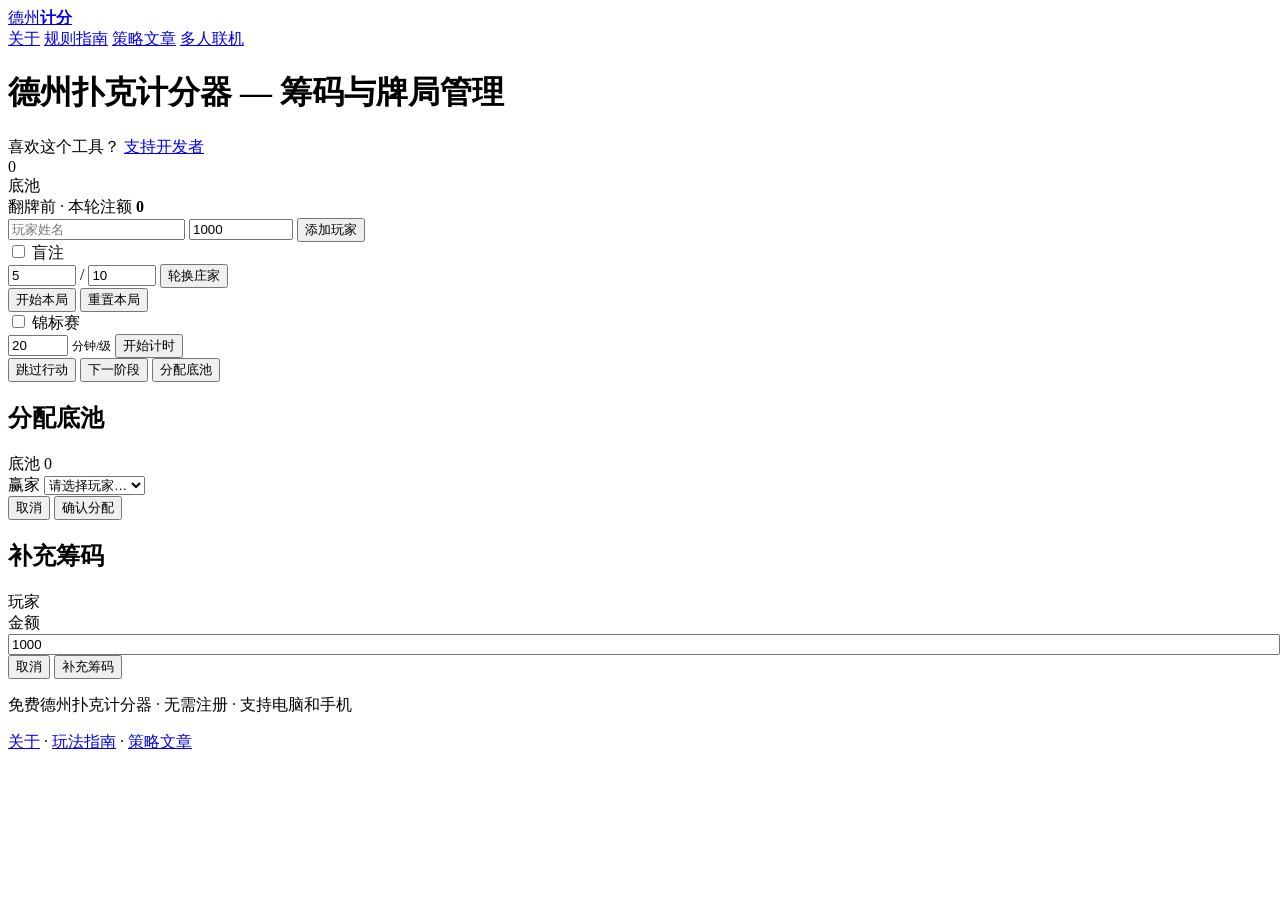
==== index.html @ 03e7f9a0 "feat: localize single-device poker tracker to Simplified Chinese" ====
<!doctype html>
<html lang="zh-CN">
<head>
    <link rel="preconnect" href="https://fonts.googleapis.com">
    <link rel="preconnect" href="https://fonts.gstatic.com" crossorigin>
    <link rel="preconnect" href="https://www.googletagmanager.com">
    <link rel="dns-prefetch" href="https://www.googletagmanager.com">
    <script async src="https://www.googletagmanager.com/gtag/js?id=G-0J9PC4FRSB"></script>
    <script>
        window.dataLayer=window.dataLayer||[];
        function gtag(){dataLayer.push(arguments);}
        gtag('js',new Date());
        gtag('config','G-0J9PC4FRSB');
    </script>
    <meta charset="utf-8">
    <meta name="viewport" content="width=device-width,initial-scale=1">
    <title>德州扑克计分器 - 筹码与牌局管理</title>
    <meta name="description" content="德州扑克计分器，用于管理玩家筹码、盲注和牌局状态，记录底池、下注与剩余筹码。">
    <meta name="keywords" content="poker tracker, poker chip counter, poker game tracker, home poker game, poker tournament tracker, texas holdem tracker, free poker app">
    <meta name="author" content="Live Poker Chips">
    <meta name="robots" content="index, follow">
    <link rel="canonical" href="https://livepokerchips.com/">
    <meta property="og:title" content="德州扑克计分器 - 筹码管理">
    <meta property="og:description" content="德州扑克计分器，用于管理玩家筹码、盲注和牌局状态，适合朋友聚会与锦标赛。">
    <meta property="og:type" content="website">
    <meta property="og:url" content="https://livepokerchips.com/">
    <meta property="og:image" content="https://livepokerchips.com/icon-512.png">
    <meta property="og:image:width" content="512">
    <meta property="og:image:height" content="512">
    <meta property="og:site_name" content="Live Poker Chips">
    <meta property="og:locale" content="zh_CN">
    <meta name="twitter:card" content="summary_large_image">
    <meta name="twitter:title" content="德州扑克计分器 - 筹码管理">
    <meta name="twitter:description" content="德州扑克计分器，用于管理玩家筹码、盲注和牌局状态。">
    <meta name="twitter:image" content="https://livepokerchips.com/icon-512.png">
    <link rel="icon" type="image/svg+xml" href="favicon.svg">
    <link rel="apple-touch-icon" href="apple-touch-icon.png">
    <link rel="manifest" href="manifest.json">
    <link rel="stylesheet" href="styles.css">
    <meta name="theme-color" content="#0b0b0d">
    <style>
        #toast {
            position: fixed; top: 68px; left: 50%;
            transform: translateX(-50%) translateY(-8px);
            background: var(--panel2); color: var(--text);
            padding: 10px 20px; border-radius: 10px; border: 1px solid var(--line);
            font-size: 14px; font-weight: 600; z-index: 300;
            opacity: 0; pointer-events: none;
            transition: opacity .18s, transform .18s;
            white-space: nowrap; max-width: calc(100vw - 32px); text-align: center;
        }
        #toast.show { opacity: 1; transform: translateX(-50%) translateY(0); }
        #toast.toast-error { border-color: rgba(236,106,106,.4); color: var(--red); }
        #toast.toast-win   { border-color: rgba(231,189,92,.4);  color: var(--gold); }

        /* Tournament timer */
        #timerDisplay {
            display: flex; align-items: center; justify-content: center; gap: 12px;
            padding: 8px 16px; margin: 0 16px 8px;
            background: var(--panel); border: 1px solid var(--line); border-radius: 10px;
            font-size: 13px; font-weight: 600;
        }
        #timerDisplay.hidden { display: none; }
        #timerLevel { color: var(--muted); }
        #timerCountdown { font-size: 18px; font-weight: 800; color: var(--gold); letter-spacing: 1px; }
        #timerCountdown.timer-urgent { color: var(--red); animation: pulse 1s ease-in-out infinite; }

        /* Player rebuy / remove buttons */
        .player-action-row { display: flex; gap: 6px; margin-top: 8px; }
        .player-action-btn {
            flex: 1; padding: 5px 0; font-size: 11px; font-weight: 700;
            border-radius: 6px; cursor: pointer; border: 1px solid transparent;
            transition: opacity .15s;
        }
        .btn-rebuy  { background: rgba(95,207,142,.12); border-color: rgba(95,207,142,.3); color: var(--green); }
        .btn-remove { background: rgba(236,106,106,.10); border-color: rgba(236,106,106,.25); color: var(--red); }
        .btn-rebuy:hover  { background: rgba(95,207,142,.2); }
        .btn-remove:hover { background: rgba(236,106,106,.18); }

        /* Hand history */
        #handHistory { margin: 0 16px 8px; border-radius: 10px; overflow: hidden; }
        #handHistory.hidden { display: none; }
        #handHistory summary {
            padding: 8px 14px; background: var(--panel); border: 1px solid var(--line);
            border-radius: 10px; cursor: pointer; font-size: 12px; font-weight: 700;
            color: var(--muted); letter-spacing: .5px; text-transform: uppercase; list-style: none;
        }
        #handHistory[open] summary { border-radius: 10px 10px 0 0; border-bottom-color: transparent; }
        #historyList { background: var(--panel); border: 1px solid var(--line); border-top: none; border-radius: 0 0 10px 10px; padding: 4px 0; max-height: 180px; overflow-y: auto; }
        .history-entry {
            padding: 5px 14px; font-size: 12px; color: var(--muted);
            border-bottom: 1px solid var(--line2);
        }
        .history-entry:last-child { border-bottom: none; }
        .history-entry strong { color: var(--text); }
        .history-entry .mono { color: var(--gold); }

        /* Side pot selectors in Award modal */
        .pot-selector-row { margin-bottom: 12px; }
        .pot-selector-row .pot-preview { margin-bottom: 6px; }
        .pot-selector-row select { width: 100%; }
    </style>
    <meta name="apple-mobile-web-app-capable" content="yes">
    <meta name="apple-mobile-web-app-status-bar-style" content="black-translucent">
    <meta name="apple-mobile-web-app-title" content="德州计分器">
    <script type="application/ld+json">
    {
        "@context": "https://schema.org",
        "@type": "WebApplication",
        "name": "德州扑克计分器",
        "alternateName": "LivePokerChips",
        "url": "https://livepokerchips.com",
        "description": "德州扑克计分器，管理玩家筹码、盲注、底池与下注轮次，并支持多人同步。",
        "applicationCategory": "GameApplication",
        "operatingSystem": "Any",
        "browserRequirements": "需要支持 JavaScript 的现代浏览器",
        "offers": { "@type": "Offer", "price": "0", "priceCurrency": "USD" },
        "datePublished": "2025-11-01",
        "dateModified": "2026-06-18",
        "featureList": ["玩家筹码记录", "盲注管理", "底池计算", "多人点对点同步", "离线应用支持"],
        "screenshot": "https://livepokerchips.com/icon-512.png",
        "author": { "@type": "Person", "name": "Quinn Allen" },
        "publisher": { "@type": "Organization", "name": "Live Poker Chips", "url": "https://livepokerchips.com" }
    }
    </script>
</head>
<body class="app">
    <header role="banner">
        <a href="index.html" class="brand">
            <span class="chip-mark"></span>
            <span class="wordmark">德州<b>计分</b></span>
        </a>
        <nav role="navigation">
            <a href="about.html">关于</a>
            <a href="guide.html">规则指南</a>
            <a href="blog.html">策略文章</a>
            <a href="connect.html" class="btn-mp">多人联机</a>
        </nav>
    </header>

    <h1 class="sr-only">德州扑克计分器 — 筹码与牌局管理</h1>

    <div class="support-bar">
        喜欢这个工具？ <a href="https://www.buymeacoffee.com/quinn_dose_tech" target="_blank" rel="noopener">支持开发者</a>
    </div>

    <!-- Pot display -->
    <div id="potArea">
        <div id="potChip">
            <div id="pot">0</div>
            <div class="pot-label">底池</div>
        </div>
        <div id="gameStatus">
            <span id="streetName">—</span>
            <span class="status-dot">·</span>
            <span>本轮注额 <strong id="currentBet">0</strong></span>
        </div>
    </div>

    <!-- Tournament timer -->
    <div id="timerDisplay" class="hidden">
        <span id="timerLevel">第 1 级</span>
        <span id="timerCountdown" class="mono tnum">20:00</span>
    </div>

    <!-- Whose turn -->
    <div id="toActBanner">
        <span id="currentPlayerName"></span> 行动
    </div>

    <!-- Players -->
    <div id="players"></div>

    <!-- Hand history -->
    <details id="handHistory" class="hidden">
        <summary>牌局记录</summary>
        <div id="historyList"></div>
    </details>

    <!-- Setup -->
    <div id="setup">
        <div class="setup-row">
            <input id="playerName" placeholder="玩家姓名" autocomplete="off" aria-label="玩家姓名" style="flex:1;min-width:120px">
            <input id="playerStack" class="mono" placeholder="筹码" type="number" value="1000" style="width:96px" aria-label="初始筹码">
            <button id="addPlayer">添加玩家</button>
        </div>
        <div class="setup-row">
            <label class="toggle-label">
                <input type="checkbox" id="enableBlinds">
                <span>盲注</span>
            </label>
            <div id="blindsControls" class="hidden">
                <input id="smallBlind" class="mono" type="number" value="5" style="width:60px" aria-label="小盲注">
                <span style="color:var(--faint)">/</span>
                <input id="bigBlind" class="mono" type="number" value="10" style="width:60px" aria-label="大盲注">
                <button id="moveButton">轮换庄家</button>
            </div>
            <button id="startRound" class="btn-start">开始本局</button>
            <button id="reset">重置本局</button>
        </div>
        <div class="setup-row">
            <label class="toggle-label">
                <input type="checkbox" id="enableTournament">
                <span>锦标赛</span>
            </label>
            <div id="tournamentControls" class="hidden">
                <input id="levelMinutes" class="mono" type="number" value="20" min="1" style="width:52px" aria-label="每级持续分钟数">
                <span style="color:var(--faint);font-size:12px">分钟/级</span>
                <button id="timerBtn">开始计时</button>
            </div>
        </div>
    </div>

    <!-- Sticky action bar -->
    <div id="actionBar">
        <div id="amountRow">
            <button id="amountDown" class="amt-btn" aria-label="减少金额">−</button>
            <input id="amount" class="mono" type="number" min="0" value="10" aria-label="下注金额">
            <button id="amountUp" class="amt-btn" aria-label="增加金额">+</button>
            <button class="preset" data-preset="min">最小</button>
            <button class="preset" data-preset="half">½</button>
            <button class="preset" data-preset="twothirds">⅔</button>
            <button class="preset" data-preset="pot">底池</button>
            <button class="preset" data-preset="allin">全押</button>
        </div>
        <div id="primaryActions">
            <button id="foldBtn"  class="action-btn btn-fold">弃牌</button>
            <button id="checkBtn" class="action-btn btn-check">过牌</button>
            <button id="callBtn"  class="action-btn btn-call">跟注</button>
            <button id="betBtn"   class="action-btn btn-bet">下注</button>
            <button id="raiseBtn" class="action-btn btn-raise">加注</button>
        </div>
        <div id="adminActions">
            <button id="nextBtn">跳过行动</button>
            <button id="advanceRoundBtn">下一阶段</button>
            <button id="emptyPotBtn">分配底池</button>
        </div>
    </div>

    <div id="toast" role="alert" aria-live="polite"></div>

    <!-- Award pot modal -->
    <div id="emptyPotModal" class="modal">
        <div class="modal-content">
            <h2>分配底池</h2>
            <!-- Single pot (no all-ins) -->
            <div id="singlePotRow">
                <div class="pot-preview">
                    <span class="muted">底池</span>
                    <span id="modalPotAmount" class="pot-amount mono">0</span>
                </div>
                <label>赢家</label>
                <select id="winnerSelect"><option value="">请选择玩家…</option></select>
            </div>
            <!-- Side pots (all-in players present) -->
            <div id="potSelectorContainer" class="hidden"></div>
            <div class="modal-buttons">
                <button id="cancelEmptyPot">取消</button>
                <button id="confirmEmptyPot" class="btn-award">确认分配</button>
            </div>
        </div>
    </div>

    <!-- Rebuy modal -->
    <div id="rebuyModal" class="modal">
        <div class="modal-content">
            <h2>补充筹码</h2>
            <div class="pot-preview">
                <span class="muted">玩家</span>
                <span id="rebuyPlayerLabel" style="font-weight:700;color:var(--text)"></span>
            </div>
            <label>金额</label>
            <input id="rebuyAmount" class="mono" type="number" min="1" value="1000" style="width:100%">
            <div class="modal-buttons">
                <button id="cancelRebuy">取消</button>
                <button id="confirmRebuy" class="btn-start">补充筹码</button>
            </div>
        </div>
    </div>

    <script>
        'use strict';

        const CONFIG = {
            DEFAULT_STACK: 1000, DEFAULT_SB: 5, DEFAULT_BB: 10,
            MIN_PLAYERS: 2, MAX_PLAYERS: 10, MAX_NAME_LENGTH: 20,
            ANIMATION_THRESHOLD: 100, ANIMATION_DURATION: 300,
            SAVE_KEY: 'lpt_state'
        };

        const STREET_LABELS = { preflop: '翻牌前', flop: '翻牌', turn: '转牌', river: '河牌', showdown: '摊牌' };

        let state = {
            players: [],
            pot: 0, currentBet: 0, currentPlayerIndex: 0,
            roundActive: false, street: 'preflop',
            buttonPosition: 0, minRaise: 0,
            toAct: new Set(),
            handHistory: [], handCount: 0,
            tournament: { active: false, levelMinutes: 20, secondsLeft: 0, level: 1 }
        };

        let _rebuyPlayerIdx = -1, _timerInterval = null, _saveTimer = null;

        const $ = id => document.getElementById(id);
        const els = {
            playerName: $('playerName'), playerStack: $('playerStack'),
            pot: $('pot'), currentBet: $('currentBet'),
            currentPlayerName: $('currentPlayerName'), streetName: $('streetName'),
            players: $('players'), amount: $('amount'),
            emptyPotModal: $('emptyPotModal'), winnerSelect: $('winnerSelect'),
            modalPotAmount: $('modalPotAmount'),
            smallBlind: $('smallBlind'), bigBlind: $('bigBlind'),
            blindsControls: $('blindsControls')
        };

        // ── Toast ────────────────────────────────────────────────
        let _toastTimer;
        const toast = (msg, type = '') => {
            const el = $('toast');
            el.textContent = msg;
            el.className = 'show' + (type ? ' toast-' + type : '');
            clearTimeout(_toastTimer);
            _toastTimer = setTimeout(() => { el.className = ''; }, 3500);
        };

        // ── Persistence ──────────────────────────────────────────
        const serializeState = () => ({ ...state, toAct: [...state.toAct] });

        const saveState = () => {
            try {
                const s = serializeState();
                if (s.tournament.active) s.tournament.savedAt = Date.now();
                localStorage.setItem(CONFIG.SAVE_KEY, JSON.stringify(s));
            } catch(e) {}
        };

        const debouncedSave = () => { clearTimeout(_saveTimer); _saveTimer = setTimeout(saveState, 300); };

        const loadSavedState = () => {
            try {
                const raw = localStorage.getItem(CONFIG.SAVE_KEY);
                if (!raw) return false;
                const s = JSON.parse(raw);
                if (!s.players || s.players.length === 0) return false;
                state = {
                    ...s,
                    toAct: new Set(s.toAct || []),
                    handHistory: s.handHistory || [],
                    handCount: s.handCount || 0,
                    tournament: s.tournament || { active: false, levelMinutes: 20, secondsLeft: 0, level: 1 }
                };
                // Ensure all players have handContrib (added in this version)
                state.players.forEach(p => { if (p.handContrib == null) p.handContrib = 0; });
                // Adjust timer for time elapsed while page was closed
                const t = state.tournament;
                if (t.active && t.savedAt) {
                    const elapsed = Math.floor((Date.now() - t.savedAt) / 1000);
                    t.secondsLeft = Math.max(0, t.secondsLeft - elapsed);
                }
                return true;
            } catch(e) { return false; }
        };

        // ── Tournament timer ─────────────────────────────────────
        const formatTime = secs => {
            const m = Math.floor(Math.abs(secs) / 60);
            const s = Math.abs(secs) % 60;
            return `${m}:${s.toString().padStart(2, '0')}`;
        };

        const syncTimerDisplay = () => {
            const t = state.tournament;
            if (!t.active) { $('timerDisplay').classList.add('hidden'); return; }
            $('timerDisplay').classList.remove('hidden');
            $('timerLevel').textContent = `第 ${t.level} 级`;
            $('timerCountdown').textContent = formatTime(t.secondsLeft);
            $('timerCountdown').classList.toggle('timer-urgent', t.secondsLeft <= 60 && t.secondsLeft > 0);
        };

        const bumpBlinds = () => {
            const sb = parseInt(els.smallBlind.value) || CONFIG.DEFAULT_SB;
            const bb = parseInt(els.bigBlind.value)   || CONFIG.DEFAULT_BB;
            const round5 = n => Math.max(5, Math.round(n * 1.5 / 5) * 5);
            els.smallBlind.value = round5(sb);
            els.bigBlind.value   = round5(bb);
            state.tournament.level++;
            state.tournament.sb = parseInt(els.smallBlind.value);
            state.tournament.bb = parseInt(els.bigBlind.value);
            toast(`第 ${state.tournament.level} 级 — 盲注 ${els.smallBlind.value}/${els.bigBlind.value}`, 'win');
        };

        const runTimerTick = () => {
            const t = state.tournament;
            if (t.secondsLeft <= 0) {
                bumpBlinds();
                t.secondsLeft = t.levelMinutes * 60;
            } else {
                t.secondsLeft--;
            }
            syncTimerDisplay();
            debouncedSave();
        };

        const startTimer = () => {
            clearInterval(_timerInterval);
            const t = state.tournament;
            t.active = true;
            t.levelMinutes = parseInt($('levelMinutes').value) || 20;
            t.secondsLeft = t.levelMinutes * 60;
            $('timerBtn').textContent = '停止计时';
            syncTimerDisplay();
            _timerInterval = setInterval(runTimerTick, 1000);
        };

        const stopTimer = () => {
            clearInterval(_timerInterval); _timerInterval = null;
            state.tournament.active = false;
            $('timerBtn').textContent = '开始计时';
            syncTimerDisplay();
        };

        const resumeTimer = () => {
            if (!state.tournament.active) return;
            $('timerBtn').textContent = '停止计时';
            $('levelMinutes').value = state.tournament.levelMinutes;
            _timerInterval = setInterval(runTimerTick, 1000);
            syncTimerDisplay();
        };

        // ── Animate numbers ──────────────────────────────────────
        const animateNumber = (el, newVal) => {
            const oldVal = parseInt(el.textContent) || 0;
            if (oldVal === newVal) return;
            el.classList.add('chip-update');
            setTimeout(() => el.classList.remove('chip-update'), CONFIG.ANIMATION_DURATION);
            if (Math.abs(newVal - oldVal) > CONFIG.ANIMATION_THRESHOLD) {
                let cur = oldVal;
                const step = (newVal - oldVal) / 10;
                const iv = setInterval(() => {
                    cur += step;
                    if ((step > 0 && cur >= newVal) || (step < 0 && cur <= newVal)) {
                        el.textContent = newVal; clearInterval(iv);
                    } else { el.textContent = Math.round(cur); }
                }, 20);
            } else { el.textContent = newVal; }
        };

        // ── Render ───────────────────────────────────────────────
        const render = () => {
            animateNumber(els.pot, state.pot);
            animateNumber(els.currentBet, state.currentBet);
            els.streetName.textContent = STREET_LABELS[state.street] || '—';

            const atShowdown = state.street === 'showdown';
            const curP = state.roundActive ? state.players[state.currentPlayerIndex] : null;

            $('toActBanner').style.display = curP && !atShowdown ? 'flex' : 'none';
            if (curP) {
                els.currentPlayerName.textContent = curP.name;
                const toCall = Math.min(state.currentBet - curP.bet, curP.stack);
                $('callBtn').textContent = `跟注 ${toCall}`;
            }

            const n = state.players.length;
            els.players.innerHTML = state.players.map((p, i) => {
                const isActive = i === state.currentPlayerIndex && state.roundActive && !atShowdown;
                const isBtn = n >= 2 && i === state.buttonPosition;
                const isSB  = n >= 3 && i === (state.buttonPosition + 1) % n;
                const isBB  = n >= 2 && i === (state.buttonPosition + (n === 2 ? 1 : 2)) % n;
                const badges = [
                    isBtn ? '<span class="badge badge-btn">庄家</span>' : '',
                    isSB  ? '<span class="badge badge-sb">小盲</span>'  : '',
                    isBB  ? '<span class="badge badge-bb">大盲</span>'  : ''
                ].join('');
                const sub = p.folded ? '已弃牌' : p.stack === 0 ? '已全押' : p.bet > 0 ? `已下注 ${p.bet}` : '';
                const canAct = p.stack === 0 && !state.roundActive;
                const actions = canAct ? `<div class="player-action-row">
                    <button class="player-action-btn btn-rebuy" data-action="rebuy" data-idx="${i}">补充筹码</button>
                    <button class="player-action-btn btn-remove" data-action="remove" data-idx="${i}">移除玩家</button>
                </div>` : '';
                return `<div class="player${isActive ? ' active' : ''}${p.folded ? ' folded' : ''}${p.stack === 0 && !p.folded ? ' allin' : ''}">
                    <div class="player-top">
                        <span class="player-name">${p.name}</span>
                        <span class="player-badges">${badges}</span>
                    </div>
                    <div class="player-stack-row">
                        <span class="chip-glyph"></span>
                        <span class="player-stack mono tnum">${p.stack.toLocaleString()}</span>
                    </div>
                    <div class="player-sub">${sub}</div>
                    ${actions}
                </div>`;
            }).join('');

            // Hand history
            const histEl = $('handHistory');
            if (state.handHistory.length > 0) {
                histEl.classList.remove('hidden');
                $('historyList').innerHTML = [...state.handHistory].reverse().map(h =>
                    `<div class="history-entry">第 ${h.hand} 局：<strong>${h.winner}</strong> 赢得 <span class="mono">${h.amount}</span></div>`
                ).join('');
            } else {
                histEl.classList.add('hidden');
            }

            const on = state.roundActive && !atShowdown;
            const hasBet = state.currentBet > 0;
            const alreadyIn = curP ? curP.bet >= state.currentBet : false;
            $('amountRow').style.display      = on ? 'flex' : 'none';
            $('primaryActions').style.display = on ? 'flex' : 'none';
            $('foldBtn').style.display        = on && hasBet && !alreadyIn ? '' : 'none';
            $('callBtn').style.display        = on && hasBet && !alreadyIn ? '' : 'none';
            $('raiseBtn').style.display       = on && hasBet              ? '' : 'none';
            $('checkBtn').style.display       = on && (!hasBet || alreadyIn) ? '' : 'none';
            $('betBtn').style.display         = on && !hasBet             ? '' : 'none';

            syncTimerDisplay();
            debouncedSave();
        };

        // ── Helpers ──────────────────────────────────────────────
        const activePlayers = () => state.players.filter(p => !p.folded);

        const rebuildToAct = (excludeIdx = -1) => {
            state.toAct = new Set(
                state.players
                    .map((p, i) => ({ p, i }))
                    .filter(({ p, i }) => !p.folded && p.stack > 0 && i !== excludeIdx)
                    .map(({ i }) => i)
            );
        };

        // Centralize chip movement so handContrib stays in sync
        const addChips = (p, amount) => {
            p.stack -= amount; p.bet += amount;
            p.handContrib = (p.handContrib || 0) + amount;
            state.pot += amount;
        };

        // Compute main pot + side pots from per-player hand contributions.
        // Uses the level-slicing algorithm so partial contributions (e.g. fold pre-flop for less)
        // and multiple all-ins are handled correctly.
        const computePots = () => {
            const notFolded = state.players
                .map((p, i) => ({ i, invested: p.handContrib || 0, stack: p.stack, folded: p.folded }))
                .filter(c => !c.folded);
            const hasAllIn = notFolded.some(c => c.stack === 0);
            if (!hasAllIn) return [{ amount: state.pot, eligible: notFolded.map(c => c.i) }];

            // Pot levels = each unique all-in amount + maxInvested (uncapped tier)
            const levels = [...new Set(
                notFolded.filter(c => c.stack === 0).map(c => c.invested)
            )].sort((a, b) => a - b);
            const maxInvested = Math.max(...state.players.map(p => p.handContrib || 0));
            if (!levels.includes(maxInvested)) levels.push(maxInvested);

            let covered = 0;
            const pots = [];
            for (const level of levels) {
                if (level <= covered) continue;
                // Slice = sum of min(player_invested, level) - min(player_invested, covered) for ALL players
                const slice = state.players.reduce((sum, p) =>
                    sum + Math.max(0, Math.min(p.handContrib || 0, level) - Math.min(p.handContrib || 0, covered)), 0);
                const eligible = notFolded.filter(c => c.invested >= level).map(c => c.i);
                if (slice > 0 && eligible.length > 0) pots.push({ amount: slice, eligible });
                covered = level;
            }

            // Rounding guard: make sure pots sum to state.pot
            const total = pots.reduce((s, p) => s + p.amount, 0);
            if (total < state.pot && pots.length > 0) pots[pots.length - 1].amount += state.pot - total;
            return pots.length > 0 ? pots : [{ amount: state.pot, eligible: notFolded.map(c => c.i) }];
        };

        // ── Add player ───────────────────────────────────────────
        const addPlayer = () => {
            const name = els.playerName.value.trim().substring(0, CONFIG.MAX_NAME_LENGTH);
            const stack = parseInt(els.playerStack.value) || CONFIG.DEFAULT_STACK;
            if (!name) return toast('请输入玩家姓名', 'error');
            if (!/^[\p{Script=Han}a-zA-Z0-9\s\-_]+$/u.test(name)) return toast('姓名仅支持汉字、英文字母、数字、空格、短横线和下划线', 'error');
            if (state.players.length >= CONFIG.MAX_PLAYERS) return toast(`最多支持 ${CONFIG.MAX_PLAYERS} 位玩家`, 'error');
            if (stack <= 0 || isNaN(stack)) return toast('请输入有效的初始筹码数量', 'error');
            state.players.push({ name, stack, bet: 0, folded: false, handContrib: 0 });
            els.playerName.value = '';
            render();
        };

        // ── Remove player (only when busted and round not active) ─
        const removePlayer = idx => {
            const name = state.players[idx].name;
            state.players.splice(idx, 1);
            if (state.buttonPosition >= state.players.length)
                state.buttonPosition = Math.max(0, state.players.length - 1);
            toast(`${name} 已被移除`, 'error');
            render();
        };

        // ── Rebuy modal ──────────────────────────────────────────
        const openRebuyModal = idx => {
            _rebuyPlayerIdx = idx;
            $('rebuyPlayerLabel').textContent = state.players[idx].name;
            $('rebuyAmount').value = parseInt(els.playerStack.value) || CONFIG.DEFAULT_STACK;
            $('rebuyModal').classList.add('active');
        };

        const closeRebuyModal = () => {
            $('rebuyModal').classList.remove('active');
            _rebuyPlayerIdx = -1;
        };

        const confirmRebuy = () => {
            if (_rebuyPlayerIdx < 0) return;
            const amount = parseInt($('rebuyAmount').value);
            if (isNaN(amount) || amount <= 0) return toast('请输入有效的补充筹码数量', 'error');
            state.players[_rebuyPlayerIdx].stack += amount;
            toast(`${state.players[_rebuyPlayerIdx].name} 补充了 ${amount.toLocaleString()} 筹码`, 'win');
            closeRebuyModal();
            render();
        };

        // ── Start round ──────────────────────────────────────────
        const startRound = () => {
            if (state.players.length < CONFIG.MIN_PLAYERS)
                return toast(`至少需要 ${CONFIG.MIN_PLAYERS} 位玩家`, 'error');
            if (state.players.filter(p => p.stack > 0).length < CONFIG.MIN_PLAYERS)
                return toast('有筹码的玩家不足，请补充筹码或移除出局玩家', 'error');

            state.roundActive = true; state.pot = 0; state.street = 'preflop';
            state.handCount++;
            state.players.forEach(p => { p.bet = 0; p.folded = p.stack === 0; p.handContrib = 0; });

            const n = state.players.length;
            const isHeadsUp = n === 2;
            const blindsOn = $('enableBlinds').checked;

            if (blindsOn) {
                const sb = parseInt(els.smallBlind.value) || CONFIG.DEFAULT_SB;
                const bb = parseInt(els.bigBlind.value)   || CONFIG.DEFAULT_BB;
                const sbPos = isHeadsUp ? state.buttonPosition : (state.buttonPosition + 1) % n;
                const bbPos = isHeadsUp ? (state.buttonPosition + 1) % n : (state.buttonPosition + 2) % n;
                const sbP = state.players[sbPos], bbP = state.players[bbPos];
                addChips(sbP, Math.min(sb, sbP.stack));
                addChips(bbP, Math.min(bb, bbP.stack));
                state.currentBet = bb; state.minRaise = bb;
                state.currentPlayerIndex = isHeadsUp ? state.buttonPosition : (state.buttonPosition + 3) % n;
            } else {
                state.currentBet = 0; state.minRaise = 0;
                state.currentPlayerIndex = (state.buttonPosition + 1) % n;
            }

            for (let i = 0; i < n; i++) {
                if (!state.players[state.currentPlayerIndex].folded) break;
                state.currentPlayerIndex = (state.currentPlayerIndex + 1) % n;
            }

            state.toAct = new Set(state.players.map((p, i) => p.folded ? null : i).filter(i => i !== null));
            render();
        };

        // ── Street / round advance ───────────────────────────────
        const advanceStreet = () => {
            const next = { preflop: 'flop', flop: 'turn', turn: 'river', river: 'showdown' };
            state.street = next[state.street] || 'showdown';
        };

        const advanceRound = () => {
            state.players.forEach(p => p.bet = 0);
            state.currentBet = 0; state.minRaise = 0;
            advanceStreet();

            if (state.street === 'showdown') {
                state.toAct = new Set();
                toast('进入摊牌阶段，请分配底池', 'win');
                render(); return;
            }

            rebuildToAct();
            if (state.toAct.size === 0) { advanceRound(); return; } // everyone all-in, run the board

            const n = state.players.length;
            let idx = (state.buttonPosition + 1) % n;
            for (let i = 0; i < n; i++) {
                if (state.toAct.has(idx)) break;
                idx = (idx + 1) % n;
            }
            state.currentPlayerIndex = idx;
            render();
        };

        // ── Betting actions ──────────────────────────────────────
        const bet = () => {
            if (!state.roundActive) return;
            const amount = parseInt(els.amount.value);
            if (isNaN(amount) || amount <= 0) return toast('请输入有效的下注金额', 'error');
            const p = state.players[state.currentPlayerIndex];
            if (state.currentBet > 0) return toast('本轮已有下注，请使用加注', 'error');
            if (amount > p.stack)     return toast('筹码不足', 'error');
            addChips(p, amount);
            state.currentBet = amount; state.minRaise = amount;
            rebuildToAct(state.currentPlayerIndex);
            nextPlayer();
        };

        const raise = () => {
            if (!state.roundActive) return;
            const raiseAmt = parseInt(els.amount.value);
            if (isNaN(raiseAmt) || raiseAmt <= 0) return toast('请输入有效的加注金额', 'error');
            if (state.minRaise > 0 && raiseAmt < state.minRaise)
                return toast(`最少需加注 ${state.minRaise}`, 'error');
            const p = state.players[state.currentPlayerIndex];
            const toCall = state.currentBet - p.bet;
            const needed = toCall + raiseAmt;
            if (needed > p.stack) return toast('筹码不足', 'error');
            addChips(p, needed);
            const prev = state.currentBet;
            state.currentBet = p.bet; state.minRaise = p.bet - prev;
            rebuildToAct(state.currentPlayerIndex);
            nextPlayer();
        };

        const call = () => {
            if (!state.roundActive) return;
            const p = state.players[state.currentPlayerIndex];
            addChips(p, Math.min(state.currentBet - p.bet, p.stack));
            state.toAct.delete(state.currentPlayerIndex);
            nextPlayer();
        };

        const check = () => {
            if (!state.roundActive) return;
            if (state.players[state.currentPlayerIndex].bet < state.currentBet)
                return toast('当前不能过牌，请跟注或弃牌', 'error');
            state.toAct.delete(state.currentPlayerIndex);
            nextPlayer();
        };

        const fold = () => {
            if (!state.roundActive) return;
            state.players[state.currentPlayerIndex].folded = true;
            state.toAct.delete(state.currentPlayerIndex);
            nextPlayer();
        };

        // ── Next player ──────────────────────────────────────────
        const nextPlayer = () => {
            const active = activePlayers();
            if (active.length === 1 && state.roundActive) {
                const winner = active[0];
                const winAmt = state.pot;
                winner.stack += winAmt;
                state.handHistory.push({ hand: state.handCount, winner: winner.name, amount: winAmt });
                endRound();
                toast(`${winner.name} 赢得 ${winAmt} 筹码！`, 'win');
                return;
            }
            if (state.toAct.size === 0) { advanceRound(); return; }
            const n = state.players.length;
            let next = (state.currentPlayerIndex + 1) % n;
            for (let i = 0; i < n; i++) {
                if (state.toAct.has(next)) break;
                next = (next + 1) % n;
            }
            state.currentPlayerIndex = next;
            render();
        };

        // ── Round / table management ─────────────────────────────
        const endRound = () => {
            state.pot = 0; state.currentBet = 0; state.currentPlayerIndex = 0;
            state.roundActive = false; state.street = 'preflop';
            state.minRaise = 0; state.toAct = new Set();
            state.players.forEach(p => { p.bet = 0; p.folded = false; p.handContrib = 0; });
            state.buttonPosition = (state.buttonPosition + 1) % Math.max(1, state.players.length);
            render();
        };

        const moveButton = () => {
            if (state.players.length < 2) return;
            state.buttonPosition = (state.buttonPosition + 1) % state.players.length;
            render();
        };

        const resetTable = () => {
            state.pot = 0; state.currentBet = 0; state.currentPlayerIndex = 0;
            state.roundActive = false; state.street = 'preflop';
            state.minRaise = 0; state.toAct = new Set();
            state.players.forEach(p => { p.bet = 0; p.folded = false; p.handContrib = 0; });
            render();
        };

        // ── Award pot modal (with side pot support) ──────────────
        const openEmptyPotModal = () => {
            if (state.pot === 0)       return toast('底池已为空', 'error');
            if (!state.players.length) return toast('牌桌上还没有玩家', 'error');
            const pots = computePots();
            const modal = $('emptyPotModal');

            if (pots.length === 1) {
                $('singlePotRow').classList.remove('hidden');
                $('potSelectorContainer').classList.add('hidden');
                els.modalPotAmount.textContent = pots[0].amount;
                els.winnerSelect.innerHTML = '<option value="">请选择玩家…</option>' +
                    pots[0].eligible.map(i =>
                        `<option value="${i}">${state.players[i].name} (${state.players[i].stack.toLocaleString()})</option>`
                    ).join('');
            } else {
                $('singlePotRow').classList.add('hidden');
                $('potSelectorContainer').classList.remove('hidden');
                $('potSelectorContainer').innerHTML = pots.map((pot, pi) => `
                    <div class="pot-selector-row">
                        <div class="pot-preview">
                            <span class="muted">${pi === 0 ? '主池' : `边池 ${pi}`}</span>
                            <span class="pot-amount mono">${pot.amount}</span>
                        </div>
                        <select class="side-pot-select" data-pot="${pi}">
                            <option value="">请选择赢家…</option>
                            ${pot.eligible.map(i =>
                                `<option value="${i}">${state.players[i].name} (${state.players[i].stack.toLocaleString()})</option>`
                            ).join('')}
                        </select>
                    </div>`).join('');
                modal.dataset.pots = JSON.stringify(pots);
            }
            modal.classList.add('active');
        };

        const closeEmptyPotModal = () => {
            $('emptyPotModal').classList.remove('active');
            els.winnerSelect.value = '';
        };

        const awardPotToPlayer = () => {
            const modal = $('emptyPotModal');
            const isSingle = !$('singlePotRow').classList.contains('hidden');

            if (isSingle) {
                const idx = els.winnerSelect.value;
                if (idx === '') return toast('请选择玩家', 'error');
                const winner = state.players[parseInt(idx)];
                const amt = state.pot;
                els.pot.style.animation = 'potCollect .5s ease-out';
                setTimeout(() => {
                    winner.stack += amt;
                    state.handHistory.push({ hand: state.handCount, winner: winner.name, amount: amt });
                    els.pot.style.animation = '';
                    closeEmptyPotModal();
                    endRound();
                    toast(`${winner.name} 赢得 ${amt} 筹码！`, 'win');
                }, 500);
            } else {
                const selects = [...document.querySelectorAll('.side-pot-select')];
                const pots = JSON.parse(modal.dataset.pots || '[]');
                let valid = true;
                selects.forEach((sel, pi) => {
                    if (sel.value === '') {
                        toast(`请选择${pi === 0 ? '主池' : `边池 ${pi}`}的赢家`, 'error');
                        valid = false;
                    }
                });
                if (!valid) return;

                const assignments = selects.map((sel, pi) => ({
                    winnerIdx: parseInt(sel.value), amount: pots[pi].amount
                }));
                els.pot.style.animation = 'potCollect .5s ease-out';
                setTimeout(() => {
                    const parts = assignments.map(({ winnerIdx, amount }) => {
                        state.players[winnerIdx].stack += amount;
                        return `${state.players[winnerIdx].name} +${amount}`;
                    });
                    state.handHistory.push({
                        hand: state.handCount,
                        winner: assignments.map(a => state.players[a.winnerIdx].name).join('、'),
                        amount: assignments.reduce((s, a) => s + a.amount, 0)
                    });
                    els.pot.style.animation = '';
                    closeEmptyPotModal();
                    endRound();
                    toast(parts.join(' · '), 'win');
                }, 500);
            }
        };

        // ── Preset amounts ───────────────────────────────────────
        document.querySelectorAll('.preset').forEach(btn => {
            btn.onclick = () => {
                const p = state.players[state.currentPlayerIndex];
                const bb = parseInt(els.bigBlind.value) || CONFIG.DEFAULT_BB;
                const presets = {
                    min:       state.minRaise || bb,
                    half:      Math.max(1, Math.floor(state.pot / 2)),
                    twothirds: Math.max(1, Math.round(state.pot * 2 / 3)),
                    pot:       state.pot,
                    allin:     p ? Math.max(0, p.stack - Math.max(0, state.currentBet - p.bet)) : 0
                };
                els.amount.value = Math.max(0, presets[btn.dataset.preset] || 0);
            };
        });

        const amountStep = () => Math.max(1, state.minRaise || parseInt(els.bigBlind.value) || CONFIG.DEFAULT_BB);
        $('amountDown').onclick = () => els.amount.value = Math.max(0, (parseInt(els.amount.value) || 0) - amountStep());
        $('amountUp').onclick   = () => els.amount.value = (parseInt(els.amount.value) || 0) + amountStep();

        // ── Event bindings ───────────────────────────────────────
        $('addPlayer').onclick       = addPlayer;
        $('startRound').onclick      = startRound;
        $('moveButton').onclick      = moveButton;
        $('reset').onclick           = resetTable;
        $('betBtn').onclick          = bet;
        $('raiseBtn').onclick        = raise;
        $('callBtn').onclick         = call;
        $('checkBtn').onclick        = check;
        $('foldBtn').onclick         = fold;
        $('nextBtn').onclick         = () => { state.toAct.delete(state.currentPlayerIndex); nextPlayer(); };
        $('advanceRoundBtn').onclick = advanceRound;
        $('emptyPotBtn').onclick     = openEmptyPotModal;
        $('confirmEmptyPot').onclick = awardPotToPlayer;
        $('cancelEmptyPot').onclick  = closeEmptyPotModal;
        $('emptyPotModal').onclick   = e => { if (e.target === $('emptyPotModal')) closeEmptyPotModal(); };
        $('rebuyModal').onclick      = e => { if (e.target === $('rebuyModal')) closeRebuyModal(); };
        $('cancelRebuy').onclick     = closeRebuyModal;
        $('confirmRebuy').onclick    = confirmRebuy;
        $('rebuyAmount').addEventListener('keydown', e => { if (e.key === 'Enter') { e.preventDefault(); confirmRebuy(); } });
        $('timerBtn').onclick        = () => state.tournament.active ? stopTimer() : startTimer();

        // Event delegation for player Rebuy / Remove buttons
        els.players.addEventListener('click', e => {
            const btn = e.target.closest('[data-action]');
            if (!btn) return;
            const idx = parseInt(btn.dataset.idx);
            if (btn.dataset.action === 'rebuy')  openRebuyModal(idx);
            if (btn.dataset.action === 'remove') removePlayer(idx);
        });

        els.playerName.addEventListener('keydown', e => { if (e.key === 'Enter') { e.preventDefault(); addPlayer(); } });
        $('enableBlinds').addEventListener('change', e => {
            els.blindsControls.classList.toggle('hidden', !e.target.checked);
        });
        $('enableTournament').addEventListener('change', e => {
            $('tournamentControls').classList.toggle('hidden', !e.target.checked);
            if (!e.target.checked) stopTimer();
        });

        // ── Init ─────────────────────────────────────────────────
        const hasSaved = loadSavedState();
        if (hasSaved) {
            // Sync UI controls to restored state
            if (state.tournament.active) {
                $('enableTournament').checked = true;
                $('tournamentControls').classList.remove('hidden');
                resumeTimer();
            }
            if (state.tournament.sb) els.smallBlind.value = state.tournament.sb;
            if (state.tournament.bb) els.bigBlind.value   = state.tournament.bb;
            if (state.players.length > 0) toast('已恢复上次牌局，欢迎回来！');
        }
        render();
    </script>

    <script>
        if ('serviceWorker' in navigator) {
            window.addEventListener('load', () => {
                navigator.serviceWorker.register('/sw.js')
                    .catch(err => console.log('SW registration failed:', err));
            });
        }
    </script>

    <footer>
        <p>免费德州扑克计分器 · 无需注册 · 支持电脑和手机</p>
        <p><a href="about.html">关于</a> · <a href="guide.html">玩法指南</a> · <a href="blog.html">策略文章</a></p>
    </footer>
</body>
</html>
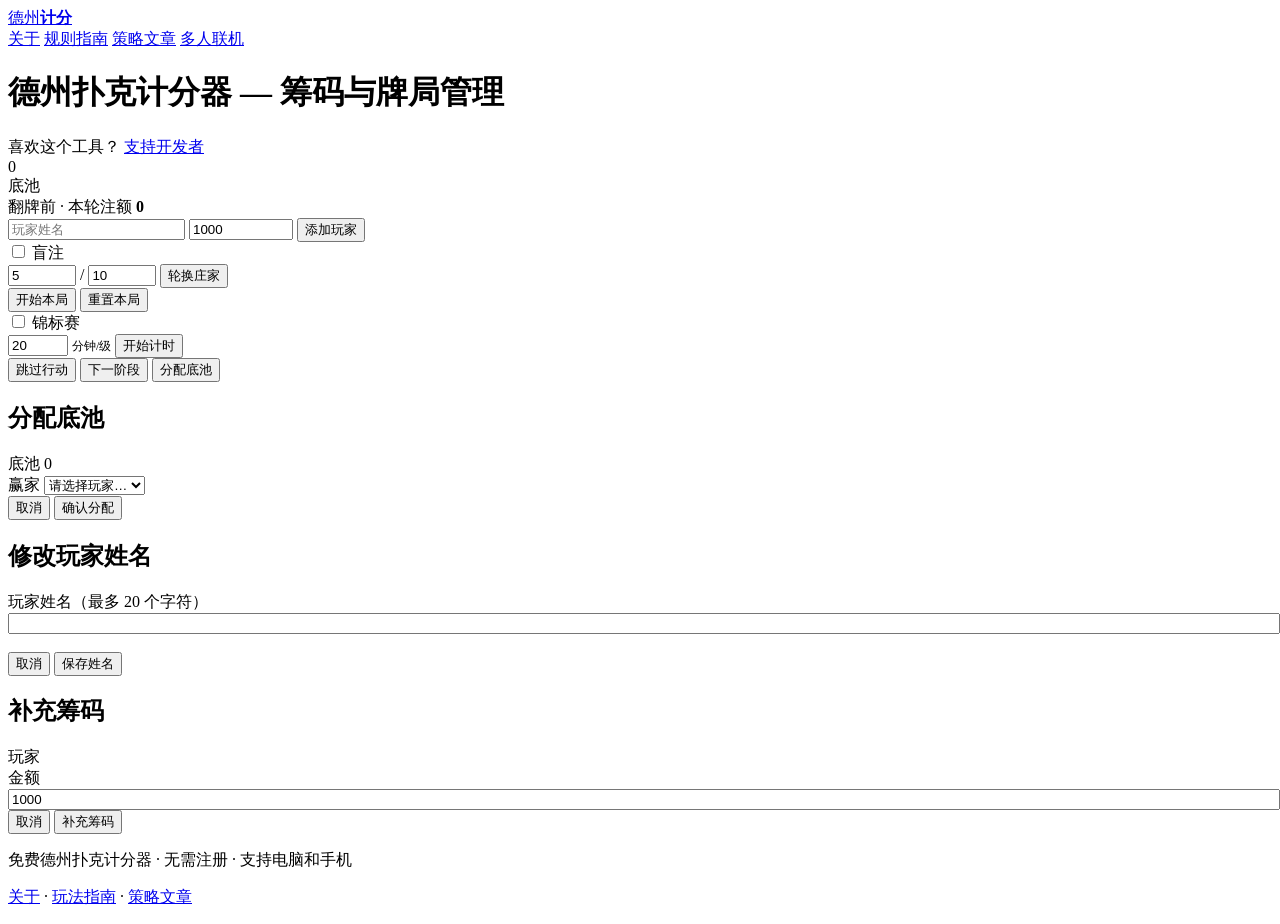
==== commit dc679f96: "fix: allow player renaming and removal before hands" ====
--- a/index.html
+++ b/index.html
@@ -77,6 +77,13 @@
         .btn-rebuy:hover  { background: rgba(95,207,142,.2); }
         .btn-remove:hover { background: rgba(236,106,106,.18); }
 
+        button.player-name {
+            background: transparent; border: 0; padding: 2px 0;
+            text-align: left; cursor: pointer;
+        }
+        button.player-name:hover { color: var(--gold); }
+        #renamePlayerName { width: 100%; margin-bottom: 18px; }
+
         /* Hand history */
         #handHistory { margin: 0 16px 8px; border-radius: 10px; overflow: hidden; }
         #handHistory.hidden { display: none; }
@@ -261,6 +268,19 @@
         </div>
     </div>
 
+    <!-- Rename player modal -->
+    <div id="renamePlayerModal" class="modal" role="dialog" aria-modal="true" aria-labelledby="renamePlayerTitle">
+        <div class="modal-content">
+            <h2 id="renamePlayerTitle">修改玩家姓名</h2>
+            <label for="renamePlayerName">玩家姓名（最多 20 个字符）</label>
+            <input id="renamePlayerName" type="text" maxlength="20" autocomplete="off">
+            <div class="modal-buttons">
+                <button id="cancelRename">取消</button>
+                <button id="confirmRename" class="btn-start">保存姓名</button>
+            </div>
+        </div>
+    </div>
+
     <!-- Rebuy modal -->
     <div id="rebuyModal" class="modal">
         <div class="modal-content">
@@ -301,6 +321,7 @@
         };
 
         let _rebuyPlayerIdx = -1, _timerInterval = null, _saveTimer = null;
+        let _renamePlayerIdx = -1;
 
         const $ = id => document.getElementById(id);
         const els = {
@@ -474,14 +495,14 @@
                     isBB  ? '<span class="badge badge-bb">大盲</span>'  : ''
                 ].join('');
                 const sub = p.folded ? '已弃牌' : p.stack === 0 ? '已全押' : p.bet > 0 ? `已下注 ${p.bet}` : '';
-                const canAct = p.stack === 0 && !state.roundActive;
+                const canAct = !state.roundActive;
                 const actions = canAct ? `<div class="player-action-row">
-                    <button class="player-action-btn btn-rebuy" data-action="rebuy" data-idx="${i}">补充筹码</button>
+                    ${p.stack === 0 ? `<button class="player-action-btn btn-rebuy" data-action="rebuy" data-idx="${i}">补充筹码</button>` : ''}
                     <button class="player-action-btn btn-remove" data-action="remove" data-idx="${i}">移除玩家</button>
                 </div>` : '';
                 return `<div class="player${isActive ? ' active' : ''}${p.folded ? ' folded' : ''}${p.stack === 0 && !p.folded ? ' allin' : ''}">
                     <div class="player-top">
-                        <span class="player-name">${p.name}</span>
+                        <button type="button" class="player-name" data-action="rename" data-idx="${i}" title="修改姓名" aria-label="修改${p.name}的姓名">${p.name}</button>
                         <span class="player-badges">${badges}</span>
                     </div>
                     <div class="player-stack-row">
@@ -586,14 +607,49 @@
             render();
         };
 
-        // ── Remove player (only when busted and round not active) ─
+        // ── Rename player ────────────────────────────────────────
+        const openRenameModal = idx => {
+            if (!state.players[idx]) return;
+            _renamePlayerIdx = idx;
+            $('renamePlayerName').value = state.players[idx].name;
+            $('renamePlayerModal').classList.add('active');
+            $('renamePlayerName').focus();
+            $('renamePlayerName').select();
+        };
+
+        const closeRenameModal = () => {
+            $('renamePlayerModal').classList.remove('active');
+            const button = els.players.querySelector(`[data-action="rename"][data-idx="${_renamePlayerIdx}"]`);
+            _renamePlayerIdx = -1;
+            if (button) button.focus();
+        };
+
+        const confirmRename = () => {
+            const player = state.players[_renamePlayerIdx];
+            if (!player) return;
+            const name = $('renamePlayerName').value.trim();
+            if (!name) return toast('请输入玩家姓名', 'error');
+            if (name.length > CONFIG.MAX_NAME_LENGTH) return toast(`姓名最多 ${CONFIG.MAX_NAME_LENGTH} 个字符`, 'error');
+            if (!/^[\p{Script=Han}a-zA-Z0-9\s\-_]+$/u.test(name)) return toast('姓名仅支持汉字、英文字母、数字、空格、短横线和下划线', 'error');
+            player.name = name;
+            render();
+            saveState();
+            closeRenameModal();
+            toast('玩家姓名已更新');
+        };
+
+        // ── Remove player (only when round not active) ────────────
         const removePlayer = idx => {
+            if (state.roundActive) return toast('牌局进行中无法移除玩家，请先结束或重置本局', 'error');
+            if (!state.players[idx]) return;
             const name = state.players[idx].name;
             state.players.splice(idx, 1);
+            if (idx < state.buttonPosition) state.buttonPosition--;
             if (state.buttonPosition >= state.players.length)
-                state.buttonPosition = Math.max(0, state.players.length - 1);
+                state.buttonPosition = 0;
             toast(`${name} 已被移除`, 'error');
             render();
+            saveState();
         };
 
         // ── Rebuy modal ──────────────────────────────────────────
@@ -923,12 +979,21 @@
         $('confirmRebuy').onclick    = confirmRebuy;
         $('rebuyAmount').addEventListener('keydown', e => { if (e.key === 'Enter') { e.preventDefault(); confirmRebuy(); } });
         $('timerBtn').onclick        = () => state.tournament.active ? stopTimer() : startTimer();
-
-        // Event delegation for player Rebuy / Remove buttons
+        $('cancelRename').onclick   = closeRenameModal;
+        $('confirmRename').onclick  = confirmRename;
+        $('renamePlayerModal').onclick = e => { if (e.target === $('renamePlayerModal')) closeRenameModal(); };
+        $('renamePlayerModal').addEventListener('keydown', e => {
+            if (e.isComposing) return;
+            if (e.key === 'Enter') { e.preventDefault(); confirmRename(); }
+            if (e.key === 'Escape') { e.preventDefault(); closeRenameModal(); }
+        });
+
+        // Event delegation for player Rename / Rebuy / Remove buttons
         els.players.addEventListener('click', e => {
             const btn = e.target.closest('[data-action]');
             if (!btn) return;
             const idx = parseInt(btn.dataset.idx);
+            if (btn.dataset.action === 'rename') openRenameModal(idx);
             if (btn.dataset.action === 'rebuy')  openRebuyModal(idx);
             if (btn.dataset.action === 'remove') removePlayer(idx);
         });
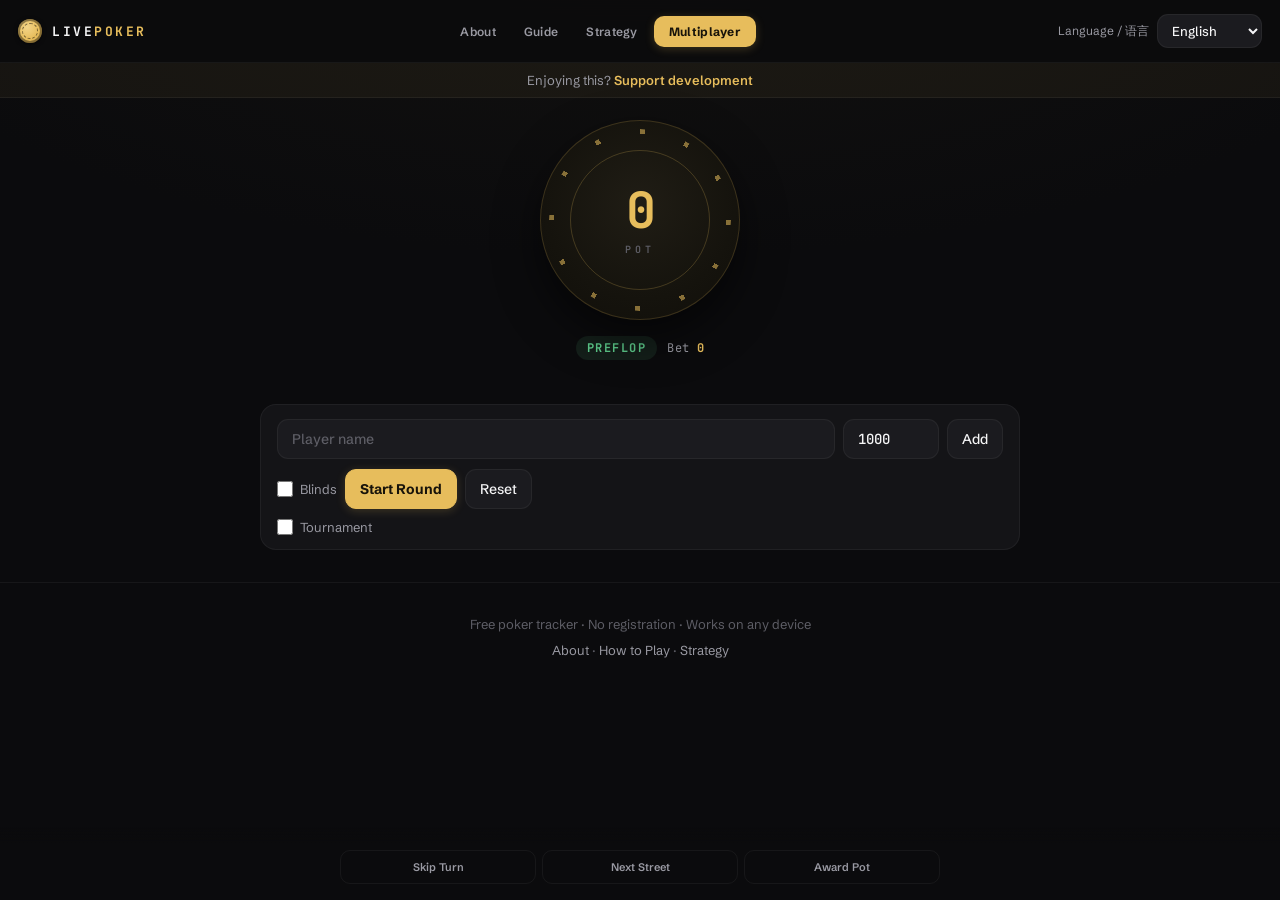
==== commit 8add107a: "feat: support English and Simplified Chinese across all poker pages" ====
--- a/index.html
+++ b/index.html
@@ -1,5 +1,5 @@
 <!doctype html>
-<html lang="zh-CN">
+<html lang="en">
 <head>
     <link rel="preconnect" href="https://fonts.googleapis.com">
     <link rel="preconnect" href="https://fonts.gstatic.com" crossorigin>
@@ -14,24 +14,24 @@
     </script>
     <meta charset="utf-8">
     <meta name="viewport" content="width=device-width,initial-scale=1">
-    <title>德州扑克计分器 - 筹码与牌局管理</title>
-    <meta name="description" content="德州扑克计分器，用于管理玩家筹码、盲注和牌局状态，记录底池、下注与剩余筹码。">
-    <meta name="keywords" content="poker tracker, poker chip counter, poker game tracker, home poker game, poker tournament tracker, texas holdem tracker, free poker app">
+    <title data-i18n="index.0">Live Poker Tracker - Free Online Poker Chip Counter & Game Manager</title>
+    <meta name="description" content="Free online poker tracker for managing chips, blinds, and game state. Perfect for home poker games, tournaments, and cash games. Track pots, bets, and player stacks in real-time." data-i18n-attributes="{&quot;content&quot;: &quot;index.meta.description&quot;}">
+    <meta name="keywords" content="poker tracker, poker chip counter, poker game tracker, home poker game, poker tournament tracker, texas holdem tracker, free poker app" data-i18n-attributes="{&quot;content&quot;: &quot;index.meta.keywords&quot;}">
     <meta name="author" content="Live Poker Chips">
     <meta name="robots" content="index, follow">
     <link rel="canonical" href="https://livepokerchips.com/">
-    <meta property="og:title" content="德州扑克计分器 - 筹码管理">
-    <meta property="og:description" content="德州扑克计分器，用于管理玩家筹码、盲注和牌局状态，适合朋友聚会与锦标赛。">
+    <meta property="og:title" content="Live Poker Tracker - Free Online Poker Chip Counter" data-i18n-attributes="{&quot;content&quot;: &quot;index.meta.og:title&quot;}">
+    <meta property="og:description" content="Free online poker tracker for managing chips, blinds, and game state. Perfect for home poker games and tournaments." data-i18n-attributes="{&quot;content&quot;: &quot;index.meta.og:description&quot;}">
     <meta property="og:type" content="website">
     <meta property="og:url" content="https://livepokerchips.com/">
     <meta property="og:image" content="https://livepokerchips.com/icon-512.png">
     <meta property="og:image:width" content="512">
     <meta property="og:image:height" content="512">
-    <meta property="og:site_name" content="Live Poker Chips">
-    <meta property="og:locale" content="zh_CN">
+    <meta property="og:site_name" content="Live Poker Chips" data-i18n-attributes="{&quot;content&quot;: &quot;index.meta.og:site_name&quot;}">
+    <meta property="og:locale" content="en_US" data-i18n-attributes="{&quot;content&quot;: &quot;index.meta.og:locale&quot;}">
     <meta name="twitter:card" content="summary_large_image">
-    <meta name="twitter:title" content="德州扑克计分器 - 筹码管理">
-    <meta name="twitter:description" content="德州扑克计分器，用于管理玩家筹码、盲注和牌局状态。">
+    <meta name="twitter:title" content="Live Poker Tracker - Free Online Poker Chip Counter" data-i18n-attributes="{&quot;content&quot;: &quot;index.meta.twitter:title&quot;}">
+    <meta name="twitter:description" content="Free online poker tracker for managing chips, blinds, and game state." data-i18n-attributes="{&quot;content&quot;: &quot;index.meta.twitter:description&quot;}">
     <meta name="twitter:image" content="https://livepokerchips.com/icon-512.png">
     <link rel="icon" type="image/svg+xml" href="favicon.svg">
     <link rel="apple-touch-icon" href="apple-touch-icon.png">
@@ -109,70 +109,73 @@
     </style>
     <meta name="apple-mobile-web-app-capable" content="yes">
     <meta name="apple-mobile-web-app-status-bar-style" content="black-translucent">
-    <meta name="apple-mobile-web-app-title" content="德州计分器">
-    <script type="application/ld+json">
+    <meta name="apple-mobile-web-app-title" content="Poker Tracker" data-i18n-attributes="{&quot;content&quot;: &quot;index.meta.apple-mobile-web-app-title&quot;}">
+    <script type="application/ld+json" data-i18n-schema="{&quot;Live Poker Tracker&quot;: &quot;Live Poker Tracker&quot;, &quot;Live Poker Chips&quot;: &quot;Live Poker Chips&quot;, &quot;Free online poker chip tracker for managing Texas Hold&#x27;em home games. Track stacks, blinds, pots, and betting rounds in real-time with multiplayer sync.&quot;: &quot;Free online poker chip tracker for managing Texas Hold&#x27;em home games. Track stacks, blinds, pots, and betting rounds in real-time with multiplayer sync.&quot;, &quot;Requires a modern web browser with JavaScript enabled&quot;: &quot;Requires a modern web browser with JavaScript enabled&quot;, &quot;Chip stack tracking&quot;: &quot;Chip stack tracking&quot;, &quot;Blinds management&quot;: &quot;Blinds management&quot;, &quot;Pot calculation&quot;: &quot;Pot calculation&quot;, &quot;Multiplayer P2P sync&quot;: &quot;Multiplayer P2P sync&quot;, &quot;Offline PWA support&quot;: &quot;Offline PWA support&quot;, &quot;Any&quot;: &quot;Any&quot;}">
     {
         "@context": "https://schema.org",
         "@type": "WebApplication",
-        "name": "德州扑克计分器",
+        "name": "Live Poker Tracker",
         "alternateName": "LivePokerChips",
         "url": "https://livepokerchips.com",
-        "description": "德州扑克计分器，管理玩家筹码、盲注、底池与下注轮次，并支持多人同步。",
+        "description": "Free online poker chip tracker for managing Texas Hold'em home games. Track stacks, blinds, pots, and betting rounds in real-time with multiplayer sync.",
         "applicationCategory": "GameApplication",
         "operatingSystem": "Any",
-        "browserRequirements": "需要支持 JavaScript 的现代浏览器",
+        "browserRequirements": "Requires a modern web browser with JavaScript enabled",
         "offers": { "@type": "Offer", "price": "0", "priceCurrency": "USD" },
         "datePublished": "2025-11-01",
         "dateModified": "2026-06-18",
-        "featureList": ["玩家筹码记录", "盲注管理", "底池计算", "多人点对点同步", "离线应用支持"],
+        "featureList": ["Chip stack tracking", "Blinds management", "Pot calculation", "Multiplayer P2P sync", "Offline PWA support"],
         "screenshot": "https://livepokerchips.com/icon-512.png",
         "author": { "@type": "Person", "name": "Quinn Allen" },
         "publisher": { "@type": "Organization", "name": "Live Poker Chips", "url": "https://livepokerchips.com" }
     }
     </script>
+    <script src="translations.js"></script>
+    <script src="i18n.js"></script>
 </head>
 <body class="app">
     <header role="banner">
         <a href="index.html" class="brand">
             <span class="chip-mark"></span>
-            <span class="wordmark">德州<b>计分</b></span>
+            <span class="wordmark"><span data-i18n="index.1">LIVE</span><b><span data-i18n="index.2">POKER</span></b></span>
         </a>
         <nav role="navigation">
-            <a href="about.html">关于</a>
-            <a href="guide.html">规则指南</a>
-            <a href="blog.html">策略文章</a>
-            <a href="connect.html" class="btn-mp">多人联机</a>
+            <a href="about.html"><span data-i18n="index.3">About</span></a>
+            <a href="guide.html"><span data-i18n="index.4">Guide</span></a>
+            <a href="blog.html"><span data-i18n="index.5">Strategy</span></a>
+            <a href="connect.html" class="btn-mp"><span data-i18n="index.6">Multiplayer</span></a>
         </nav>
+    <div class="language-control"><label for="languageSelect">Language / 语言</label><select id="languageSelect" aria-label="Language"><option value="en">English</option><option value="zh-CN">简体中文</option></select></div>
     </header>
 
-    <h1 class="sr-only">德州扑克计分器 — 筹码与牌局管理</h1>
+    <h1 class="sr-only"><span data-i18n="index.7">Live Poker Tracker — Free Online Poker Chip Counter & Game Manager</span></h1>
 
     <div class="support-bar">
-        喜欢这个工具？ <a href="https://www.buymeacoffee.com/quinn_dose_tech" target="_blank" rel="noopener">支持开发者</a>
+        <span data-i18n="index.8">Enjoying this?</span> <a href="https://www.buymeacoffee.com/quinn_dose_tech" target="_blank" rel="noopener"><span data-i18n="index.9">Support development</span></a>
     </div>
 
     <!-- Pot display -->
     <div id="potArea">
         <div id="potChip">
             <div id="pot">0</div>
-            <div class="pot-label">底池</div>
+            <div class="pot-label"><span data-i18n="index.10">POT</span></div>
         </div>
         <div id="gameStatus">
             <span id="streetName">—</span>
             <span class="status-dot">·</span>
-            <span>本轮注额 <strong id="currentBet">0</strong></span>
+            <span><span data-i18n="index.11">Bet</span> <strong id="currentBet">0</strong></span>
         </div>
     </div>
 
     <!-- Tournament timer -->
     <div id="timerDisplay" class="hidden">
-        <span id="timerLevel">第 1 级</span>
+        <span id="timerLevel"><span data-i18n="index.12">Level 1</span></span>
         <span id="timerCountdown" class="mono tnum">20:00</span>
     </div>
 
     <!-- Whose turn -->
     <div id="toActBanner">
-        <span id="currentPlayerName"></span> 行动
+        <span id="currentPlayerName"></span> <span data-i18n="index.13">to act</span>
     </div>
 
     <!-- Players -->
@@ -180,40 +183,40 @@
 
     <!-- Hand history -->
     <details id="handHistory" class="hidden">
-        <summary>牌局记录</summary>
+        <summary><span data-i18n="index.14">Hand History</span></summary>
         <div id="historyList"></div>
     </details>
 
     <!-- Setup -->
     <div id="setup">
         <div class="setup-row">
-            <input id="playerName" placeholder="玩家姓名" autocomplete="off" aria-label="玩家姓名" style="flex:1;min-width:120px">
-            <input id="playerStack" class="mono" placeholder="筹码" type="number" value="1000" style="width:96px" aria-label="初始筹码">
-            <button id="addPlayer">添加玩家</button>
+            <input id="playerName" placeholder="Player name" autocomplete="off" aria-label="Player name" style="flex:1;min-width:120px" data-i18n-attributes="{&quot;placeholder&quot;: &quot;index.15&quot;, &quot;aria-label&quot;: &quot;index.15&quot;}">
+            <input id="playerStack" class="mono" placeholder="Stack" type="number" value="1000" style="width:96px" aria-label="Starting stack" data-i18n-attributes="{&quot;placeholder&quot;: &quot;index.16&quot;, &quot;aria-label&quot;: &quot;index.17&quot;}">
+            <button id="addPlayer"><span data-i18n="index.18">Add</span></button>
         </div>
         <div class="setup-row">
             <label class="toggle-label">
                 <input type="checkbox" id="enableBlinds">
-                <span>盲注</span>
+                <span><span data-i18n="index.19">Blinds</span></span>
             </label>
             <div id="blindsControls" class="hidden">
-                <input id="smallBlind" class="mono" type="number" value="5" style="width:60px" aria-label="小盲注">
+                <input id="smallBlind" class="mono" type="number" value="5" style="width:60px" aria-label="Small blind" data-i18n-attributes="{&quot;aria-label&quot;: &quot;index.20&quot;}">
                 <span style="color:var(--faint)">/</span>
-                <input id="bigBlind" class="mono" type="number" value="10" style="width:60px" aria-label="大盲注">
-                <button id="moveButton">轮换庄家</button>
+                <input id="bigBlind" class="mono" type="number" value="10" style="width:60px" aria-label="Big blind" data-i18n-attributes="{&quot;aria-label&quot;: &quot;index.21&quot;}">
+                <button id="moveButton"><span data-i18n="index.22">Move BTN</span></button>
             </div>
-            <button id="startRound" class="btn-start">开始本局</button>
-            <button id="reset">重置本局</button>
+            <button id="startRound" class="btn-start"><span data-i18n="index.23">Start Round</span></button>
+            <button id="reset"><span data-i18n="index.24">Reset</span></button>
         </div>
         <div class="setup-row">
             <label class="toggle-label">
                 <input type="checkbox" id="enableTournament">
-                <span>锦标赛</span>
+                <span><span data-i18n="index.25">Tournament</span></span>
             </label>
             <div id="tournamentControls" class="hidden">
-                <input id="levelMinutes" class="mono" type="number" value="20" min="1" style="width:52px" aria-label="每级持续分钟数">
-                <span style="color:var(--faint);font-size:12px">分钟/级</span>
-                <button id="timerBtn">开始计时</button>
+                <input id="levelMinutes" class="mono" type="number" value="20" min="1" style="width:52px" aria-label="Minutes per level" data-i18n-attributes="{&quot;aria-label&quot;: &quot;index.26&quot;}">
+                <span style="color:var(--faint);font-size:12px"><span data-i18n="index.27">min/lvl</span></span>
+                <button id="timerBtn"><span data-i18n="index.28">Start Timer</span></button>
             </div>
         </div>
     </div>
@@ -221,26 +224,26 @@
     <!-- Sticky action bar -->
     <div id="actionBar">
         <div id="amountRow">
-            <button id="amountDown" class="amt-btn" aria-label="减少金额">−</button>
-            <input id="amount" class="mono" type="number" min="0" value="10" aria-label="下注金额">
-            <button id="amountUp" class="amt-btn" aria-label="增加金额">+</button>
-            <button class="preset" data-preset="min">最小</button>
+            <button id="amountDown" class="amt-btn" aria-label="Decrease amount" data-i18n-attributes="{&quot;aria-label&quot;: &quot;index.29&quot;}">−</button>
+            <input id="amount" class="mono" type="number" min="0" value="10" aria-label="Bet amount" data-i18n-attributes="{&quot;aria-label&quot;: &quot;index.30&quot;}">
+            <button id="amountUp" class="amt-btn" aria-label="Increase amount" data-i18n-attributes="{&quot;aria-label&quot;: &quot;index.31&quot;}">+</button>
+            <button class="preset" data-preset="min"><span data-i18n="index.32">Min</span></button>
             <button class="preset" data-preset="half">½</button>
             <button class="preset" data-preset="twothirds">⅔</button>
-            <button class="preset" data-preset="pot">底池</button>
-            <button class="preset" data-preset="allin">全押</button>
+            <button class="preset" data-preset="pot"><span data-i18n="index.33">Pot</span></button>
+            <button class="preset" data-preset="allin"><span data-i18n="index.34">All In</span></button>
         </div>
         <div id="primaryActions">
-            <button id="foldBtn"  class="action-btn btn-fold">弃牌</button>
-            <button id="checkBtn" class="action-btn btn-check">过牌</button>
-            <button id="callBtn"  class="action-btn btn-call">跟注</button>
-            <button id="betBtn"   class="action-btn btn-bet">下注</button>
-            <button id="raiseBtn" class="action-btn btn-raise">加注</button>
+            <button id="foldBtn"  class="action-btn btn-fold"><span data-i18n="index.35">Fold</span></button>
+            <button id="checkBtn" class="action-btn btn-check"><span data-i18n="index.36">Check</span></button>
+            <button id="callBtn"  class="action-btn btn-call"><span data-i18n="index.37">Call</span></button>
+            <button id="betBtn"   class="action-btn btn-bet"><span data-i18n="index.11">Bet</span></button>
+            <button id="raiseBtn" class="action-btn btn-raise"><span data-i18n="index.38">Raise</span></button>
         </div>
         <div id="adminActions">
-            <button id="nextBtn">跳过行动</button>
-            <button id="advanceRoundBtn">下一阶段</button>
-            <button id="emptyPotBtn">分配底池</button>
+            <button id="nextBtn"><span data-i18n="index.39">Skip Turn</span></button>
+            <button id="advanceRoundBtn"><span data-i18n="index.40">Next Street</span></button>
+            <button id="emptyPotBtn"><span data-i18n="index.41">Award Pot</span></button>
         </div>
     </div>
 
@@ -249,21 +252,21 @@
     <!-- Award pot modal -->
     <div id="emptyPotModal" class="modal">
         <div class="modal-content">
-            <h2>分配底池</h2>
+            <h2><span data-i18n="index.41">Award Pot</span></h2>
             <!-- Single pot (no all-ins) -->
             <div id="singlePotRow">
                 <div class="pot-preview">
-                    <span class="muted">底池</span>
+                    <span class="muted"><span data-i18n="index.33">Pot</span></span>
                     <span id="modalPotAmount" class="pot-amount mono">0</span>
                 </div>
-                <label>赢家</label>
-                <select id="winnerSelect"><option value="">请选择玩家…</option></select>
+                <label><span data-i18n="index.42">Winner</span></label>
+                <select id="winnerSelect"><option value="" data-i18n="index.43">Choose a player…</option></select>
             </div>
             <!-- Side pots (all-in players present) -->
             <div id="potSelectorContainer" class="hidden"></div>
             <div class="modal-buttons">
-                <button id="cancelEmptyPot">取消</button>
-                <button id="confirmEmptyPot" class="btn-award">确认分配</button>
+                <button id="cancelEmptyPot"><span data-i18n="index.44">Cancel</span></button>
+                <button id="confirmEmptyPot" class="btn-award"><span data-i18n="index.45">Award</span></button>
             </div>
         </div>
     </div>
@@ -271,12 +274,12 @@
     <!-- Rename player modal -->
     <div id="renamePlayerModal" class="modal" role="dialog" aria-modal="true" aria-labelledby="renamePlayerTitle">
         <div class="modal-content">
-            <h2 id="renamePlayerTitle">修改玩家姓名</h2>
-            <label for="renamePlayerName">玩家姓名（最多 20 个字符）</label>
+            <h2 id="renamePlayerTitle" data-i18n="Rename player">Rename player</h2>
+            <label for="renamePlayerName" data-i18n="Player name (up to 20 characters)">Player name (up to 20 characters)</label>
             <input id="renamePlayerName" type="text" maxlength="20" autocomplete="off">
             <div class="modal-buttons">
-                <button id="cancelRename">取消</button>
-                <button id="confirmRename" class="btn-start">保存姓名</button>
+                <button id="cancelRename" data-i18n="Cancel">Cancel</button>
+                <button id="confirmRename" class="btn-start" data-i18n="Save name">Save name</button>
             </div>
         </div>
     </div>
@@ -284,16 +287,16 @@
     <!-- Rebuy modal -->
     <div id="rebuyModal" class="modal">
         <div class="modal-content">
-            <h2>补充筹码</h2>
+            <h2><span data-i18n="index.46">Rebuy</span></h2>
             <div class="pot-preview">
-                <span class="muted">玩家</span>
+                <span class="muted"><span data-i18n="index.47">Player</span></span>
                 <span id="rebuyPlayerLabel" style="font-weight:700;color:var(--text)"></span>
             </div>
-            <label>金额</label>
+            <label><span data-i18n="index.48">Amount</span></label>
             <input id="rebuyAmount" class="mono" type="number" min="1" value="1000" style="width:100%">
             <div class="modal-buttons">
-                <button id="cancelRebuy">取消</button>
-                <button id="confirmRebuy" class="btn-start">补充筹码</button>
+                <button id="cancelRebuy"><span data-i18n="index.44">Cancel</span></button>
+                <button id="confirmRebuy" class="btn-start"><span data-i18n="index.46">Rebuy</span></button>
             </div>
         </div>
     </div>
@@ -307,8 +310,6 @@
             ANIMATION_THRESHOLD: 100, ANIMATION_DURATION: 300,
             SAVE_KEY: 'lpt_state'
         };
-
-        const STREET_LABELS = { preflop: '翻牌前', flop: '翻牌', turn: '转牌', river: '河牌', showdown: '摊牌' };
 
         let state = {
             players: [],
@@ -339,7 +340,7 @@
         let _toastTimer;
         const toast = (msg, type = '') => {
             const el = $('toast');
-            el.textContent = msg;
+            I18n.remember(el, msg);
             el.className = 'show' + (type ? ' toast-' + type : '');
             clearTimeout(_toastTimer);
             _toastTimer = setTimeout(() => { el.className = ''; }, 3500);
@@ -392,9 +393,10 @@
 
         const syncTimerDisplay = () => {
             const t = state.tournament;
+            $('timerBtn').textContent = I18n.t(t.active ? 'Stop Timer' : 'Start Timer');
             if (!t.active) { $('timerDisplay').classList.add('hidden'); return; }
             $('timerDisplay').classList.remove('hidden');
-            $('timerLevel').textContent = `第 ${t.level} 级`;
+            $('timerLevel').textContent = I18n.t('Level {level}', { level: t.level });
             $('timerCountdown').textContent = formatTime(t.secondsLeft);
             $('timerCountdown').classList.toggle('timer-urgent', t.secondsLeft <= 60 && t.secondsLeft > 0);
         };
@@ -408,7 +410,7 @@
             state.tournament.level++;
             state.tournament.sb = parseInt(els.smallBlind.value);
             state.tournament.bb = parseInt(els.bigBlind.value);
-            toast(`第 ${state.tournament.level} 级 — 盲注 ${els.smallBlind.value}/${els.bigBlind.value}`, 'win');
+            toast(I18n.t('Level {level} — Blinds {small}/{big}', { level: state.tournament.level, small: els.smallBlind.value, big: els.bigBlind.value }), 'win');
         };
 
         const runTimerTick = () => {
@@ -429,7 +431,7 @@
             t.active = true;
             t.levelMinutes = parseInt($('levelMinutes').value) || 20;
             t.secondsLeft = t.levelMinutes * 60;
-            $('timerBtn').textContent = '停止计时';
+            $('timerBtn').textContent = I18n.t('Stop Timer');
             syncTimerDisplay();
             _timerInterval = setInterval(runTimerTick, 1000);
         };
@@ -437,13 +439,13 @@
         const stopTimer = () => {
             clearInterval(_timerInterval); _timerInterval = null;
             state.tournament.active = false;
-            $('timerBtn').textContent = '开始计时';
+            $('timerBtn').textContent = I18n.t('Start Timer');
             syncTimerDisplay();
         };
 
         const resumeTimer = () => {
             if (!state.tournament.active) return;
-            $('timerBtn').textContent = '停止计时';
+            $('timerBtn').textContent = I18n.t('Stop Timer');
             $('levelMinutes').value = state.tournament.levelMinutes;
             _timerInterval = setInterval(runTimerTick, 1000);
             syncTimerDisplay();
@@ -471,7 +473,7 @@
         const render = () => {
             animateNumber(els.pot, state.pot);
             animateNumber(els.currentBet, state.currentBet);
-            els.streetName.textContent = STREET_LABELS[state.street] || '—';
+            els.streetName.textContent = I18n.t(({ preflop: 'Preflop', flop: 'Flop', turn: 'Turn', river: 'River', showdown: 'Showdown' })[state.street] || '—');
 
             const atShowdown = state.street === 'showdown';
             const curP = state.roundActive ? state.players[state.currentPlayerIndex] : null;
@@ -480,7 +482,7 @@
             if (curP) {
                 els.currentPlayerName.textContent = curP.name;
                 const toCall = Math.min(state.currentBet - curP.bet, curP.stack);
-                $('callBtn').textContent = `跟注 ${toCall}`;
+                $('callBtn').textContent = I18n.t('Call {amount}', { amount: toCall });
             }
 
             const n = state.players.length;
@@ -490,19 +492,19 @@
                 const isSB  = n >= 3 && i === (state.buttonPosition + 1) % n;
                 const isBB  = n >= 2 && i === (state.buttonPosition + (n === 2 ? 1 : 2)) % n;
                 const badges = [
-                    isBtn ? '<span class="badge badge-btn">庄家</span>' : '',
-                    isSB  ? '<span class="badge badge-sb">小盲</span>'  : '',
-                    isBB  ? '<span class="badge badge-bb">大盲</span>'  : ''
+                    isBtn ? `<span class="badge badge-btn">${I18n.t('BTN')}</span>` : '',
+                    isSB  ? `<span class="badge badge-sb">${I18n.t('SB')}</span>`  : '',
+                    isBB  ? `<span class="badge badge-bb">${I18n.t('BB')}</span>`  : ''
                 ].join('');
-                const sub = p.folded ? '已弃牌' : p.stack === 0 ? '已全押' : p.bet > 0 ? `已下注 ${p.bet}` : '';
+                const sub = p.folded ? I18n.t('FOLDED') : p.stack === 0 ? I18n.t('ALL IN') : p.bet > 0 ? I18n.t('bet: {amount}', { amount: p.bet }) : '';
                 const canAct = !state.roundActive;
                 const actions = canAct ? `<div class="player-action-row">
-                    ${p.stack === 0 ? `<button class="player-action-btn btn-rebuy" data-action="rebuy" data-idx="${i}">补充筹码</button>` : ''}
-                    <button class="player-action-btn btn-remove" data-action="remove" data-idx="${i}">移除玩家</button>
+                    ${p.stack === 0 ? `<button class="player-action-btn btn-rebuy" data-action="rebuy" data-idx="${i}">${I18n.t('Rebuy')}</button>` : ''}
+                    <button class="player-action-btn btn-remove" data-action="remove" data-idx="${i}">${I18n.t('Remove')}</button>
                 </div>` : '';
                 return `<div class="player${isActive ? ' active' : ''}${p.folded ? ' folded' : ''}${p.stack === 0 && !p.folded ? ' allin' : ''}">
                     <div class="player-top">
-                        <button type="button" class="player-name" data-action="rename" data-idx="${i}" title="修改姓名" aria-label="修改${p.name}的姓名">${p.name}</button>
+                        <button type="button" class="player-name" data-action="rename" data-idx="${i}" title="${I18n.t('Rename')}" aria-label="${I18n.t('Rename {name}', { name: p.name })}">${p.name}</button>
                         <span class="player-badges">${badges}</span>
                     </div>
                     <div class="player-stack-row">
@@ -519,7 +521,7 @@
             if (state.handHistory.length > 0) {
                 histEl.classList.remove('hidden');
                 $('historyList').innerHTML = [...state.handHistory].reverse().map(h =>
-                    `<div class="history-entry">第 ${h.hand} 局：<strong>${h.winner}</strong> 赢得 <span class="mono">${h.amount}</span></div>`
+                    `<div class="history-entry">${I18n.t('Hand {hand}:', { hand: h.hand })} <strong>${h.winner.split(/ & |、/).join(I18n.language === 'zh-CN' ? '、' : ' & ')}</strong> ${I18n.t('wins')} <span class="mono">${h.amount}</span></div>`
                 ).join('');
             } else {
                 histEl.classList.add('hidden');
@@ -598,10 +600,10 @@
         const addPlayer = () => {
             const name = els.playerName.value.trim().substring(0, CONFIG.MAX_NAME_LENGTH);
             const stack = parseInt(els.playerStack.value) || CONFIG.DEFAULT_STACK;
-            if (!name) return toast('请输入玩家姓名', 'error');
-            if (!/^[\p{Script=Han}a-zA-Z0-9\s\-_]+$/u.test(name)) return toast('姓名仅支持汉字、英文字母、数字、空格、短横线和下划线', 'error');
-            if (state.players.length >= CONFIG.MAX_PLAYERS) return toast(`最多支持 ${CONFIG.MAX_PLAYERS} 位玩家`, 'error');
-            if (stack <= 0 || isNaN(stack)) return toast('请输入有效的初始筹码数量', 'error');
+            if (!name) return toast(I18n.t('Please enter a player name'), 'error');
+            if (!/^[\p{Script=Han}a-zA-Z0-9\s\-_]+$/u.test(name)) return toast(I18n.t('Name can only contain Chinese characters, letters, numbers, spaces, - and _'), 'error');
+            if (state.players.length >= CONFIG.MAX_PLAYERS) return toast(I18n.t('Maximum {count} players', { count: CONFIG.MAX_PLAYERS }), 'error');
+            if (stack <= 0 || isNaN(stack)) return toast(I18n.t('Please enter a valid stack amount'), 'error');
             state.players.push({ name, stack, bet: 0, folded: false, handContrib: 0 });
             els.playerName.value = '';
             render();
@@ -628,26 +630,26 @@
             const player = state.players[_renamePlayerIdx];
             if (!player) return;
             const name = $('renamePlayerName').value.trim();
-            if (!name) return toast('请输入玩家姓名', 'error');
-            if (name.length > CONFIG.MAX_NAME_LENGTH) return toast(`姓名最多 ${CONFIG.MAX_NAME_LENGTH} 个字符`, 'error');
-            if (!/^[\p{Script=Han}a-zA-Z0-9\s\-_]+$/u.test(name)) return toast('姓名仅支持汉字、英文字母、数字、空格、短横线和下划线', 'error');
+            if (!name) return toast(I18n.t('Please enter a player name'), 'error');
+            if (name.length > CONFIG.MAX_NAME_LENGTH) return toast(I18n.t('Name must be at most {count} characters', { count: CONFIG.MAX_NAME_LENGTH }), 'error');
+            if (!/^[\p{Script=Han}a-zA-Z0-9\s\-_]+$/u.test(name)) return toast(I18n.t('Name can only contain Chinese characters, letters, numbers, spaces, - and _'), 'error');
             player.name = name;
             render();
             saveState();
             closeRenameModal();
-            toast('玩家姓名已更新');
+            toast(I18n.t('Player name updated'));
         };
 
         // ── Remove player (only when round not active) ────────────
         const removePlayer = idx => {
-            if (state.roundActive) return toast('牌局进行中无法移除玩家，请先结束或重置本局', 'error');
+            if (state.roundActive) return toast(I18n.t('Cannot remove a player during a hand — finish or reset the hand first'), 'error');
             if (!state.players[idx]) return;
             const name = state.players[idx].name;
             state.players.splice(idx, 1);
             if (idx < state.buttonPosition) state.buttonPosition--;
             if (state.buttonPosition >= state.players.length)
                 state.buttonPosition = 0;
-            toast(`${name} 已被移除`, 'error');
+            toast(I18n.t('{name} removed', { name }), 'error');
             render();
             saveState();
         };
@@ -668,9 +670,9 @@
         const confirmRebuy = () => {
             if (_rebuyPlayerIdx < 0) return;
             const amount = parseInt($('rebuyAmount').value);
-            if (isNaN(amount) || amount <= 0) return toast('请输入有效的补充筹码数量', 'error');
+            if (isNaN(amount) || amount <= 0) return toast(I18n.t('Please enter a valid rebuy amount'), 'error');
             state.players[_rebuyPlayerIdx].stack += amount;
-            toast(`${state.players[_rebuyPlayerIdx].name} 补充了 ${amount.toLocaleString()} 筹码`, 'win');
+            toast(I18n.t('{name} rebought {amount} chips', { name: state.players[_rebuyPlayerIdx].name, amount: amount.toLocaleString() }), 'win');
             closeRebuyModal();
             render();
         };
@@ -678,9 +680,9 @@
         // ── Start round ──────────────────────────────────────────
         const startRound = () => {
             if (state.players.length < CONFIG.MIN_PLAYERS)
-                return toast(`至少需要 ${CONFIG.MIN_PLAYERS} 位玩家`, 'error');
+                return toast(I18n.t('Need at least {count} players', { count: CONFIG.MIN_PLAYERS }), 'error');
             if (state.players.filter(p => p.stack > 0).length < CONFIG.MIN_PLAYERS)
-                return toast('有筹码的玩家不足，请补充筹码或移除出局玩家', 'error');
+                return toast(I18n.t('Not enough players with chips — rebuy or remove eliminated players'), 'error');
 
             state.roundActive = true; state.pot = 0; state.street = 'preflop';
             state.handCount++;
@@ -727,7 +729,7 @@
 
             if (state.street === 'showdown') {
                 state.toAct = new Set();
-                toast('进入摊牌阶段，请分配底池', 'win');
+                toast(I18n.t('Showdown — award the pot'), 'win');
                 render(); return;
             }
 
@@ -748,10 +750,10 @@
         const bet = () => {
             if (!state.roundActive) return;
             const amount = parseInt(els.amount.value);
-            if (isNaN(amount) || amount <= 0) return toast('请输入有效的下注金额', 'error');
+            if (isNaN(amount) || amount <= 0) return toast(I18n.t('Please enter a valid bet amount'), 'error');
             const p = state.players[state.currentPlayerIndex];
-            if (state.currentBet > 0) return toast('本轮已有下注，请使用加注', 'error');
-            if (amount > p.stack)     return toast('筹码不足', 'error');
+            if (state.currentBet > 0) return toast(I18n.t('There is already a bet — use Raise instead'), 'error');
+            if (amount > p.stack)     return toast(I18n.t('Not enough chips'), 'error');
             addChips(p, amount);
             state.currentBet = amount; state.minRaise = amount;
             rebuildToAct(state.currentPlayerIndex);
@@ -761,13 +763,13 @@
         const raise = () => {
             if (!state.roundActive) return;
             const raiseAmt = parseInt(els.amount.value);
-            if (isNaN(raiseAmt) || raiseAmt <= 0) return toast('请输入有效的加注金额', 'error');
+            if (isNaN(raiseAmt) || raiseAmt <= 0) return toast(I18n.t('Please enter a valid raise amount'), 'error');
             if (state.minRaise > 0 && raiseAmt < state.minRaise)
-                return toast(`最少需加注 ${state.minRaise}`, 'error');
+                return toast(I18n.t('Minimum raise is {amount}', { amount: state.minRaise }), 'error');
             const p = state.players[state.currentPlayerIndex];
             const toCall = state.currentBet - p.bet;
             const needed = toCall + raiseAmt;
-            if (needed > p.stack) return toast('筹码不足', 'error');
+            if (needed > p.stack) return toast(I18n.t('Not enough chips'), 'error');
             addChips(p, needed);
             const prev = state.currentBet;
             state.currentBet = p.bet; state.minRaise = p.bet - prev;
@@ -786,7 +788,7 @@
         const check = () => {
             if (!state.roundActive) return;
             if (state.players[state.currentPlayerIndex].bet < state.currentBet)
-                return toast('当前不能过牌，请跟注或弃牌', 'error');
+                return toast(I18n.t('Cannot check — must call or fold'), 'error');
             state.toAct.delete(state.currentPlayerIndex);
             nextPlayer();
         };
@@ -807,7 +809,7 @@
                 winner.stack += winAmt;
                 state.handHistory.push({ hand: state.handCount, winner: winner.name, amount: winAmt });
                 endRound();
-                toast(`${winner.name} 赢得 ${winAmt} 筹码！`, 'win');
+                toast(I18n.t('{name} wins {amount}!', { name: winner.name, amount: winAmt }), 'win');
                 return;
             }
             if (state.toAct.size === 0) { advanceRound(); return; }
@@ -847,8 +849,8 @@
 
         // ── Award pot modal (with side pot support) ──────────────
         const openEmptyPotModal = () => {
-            if (state.pot === 0)       return toast('底池已为空', 'error');
-            if (!state.players.length) return toast('牌桌上还没有玩家', 'error');
+            if (state.pot === 0)       return toast(I18n.t('The pot is already empty!'), 'error');
+            if (!state.players.length) return toast(I18n.t('No players at the table!'), 'error');
             const pots = computePots();
             const modal = $('emptyPotModal');
 
@@ -856,7 +858,7 @@
                 $('singlePotRow').classList.remove('hidden');
                 $('potSelectorContainer').classList.add('hidden');
                 els.modalPotAmount.textContent = pots[0].amount;
-                els.winnerSelect.innerHTML = '<option value="">请选择玩家…</option>' +
+                els.winnerSelect.innerHTML = `<option value="">${I18n.t('Choose a player…')}</option>` +
                     pots[0].eligible.map(i =>
                         `<option value="${i}">${state.players[i].name} (${state.players[i].stack.toLocaleString()})</option>`
                     ).join('');
@@ -866,11 +868,11 @@
                 $('potSelectorContainer').innerHTML = pots.map((pot, pi) => `
                     <div class="pot-selector-row">
                         <div class="pot-preview">
-                            <span class="muted">${pi === 0 ? '主池' : `边池 ${pi}`}</span>
+                            <span class="muted">${pi === 0 ? I18n.t('Main Pot') : I18n.t('Side Pot {number}', { number: pi })}</span>
                             <span class="pot-amount mono">${pot.amount}</span>
                         </div>
                         <select class="side-pot-select" data-pot="${pi}">
-                            <option value="">请选择赢家…</option>
+                            <option value="">${I18n.t('Choose winner…')}</option>
                             ${pot.eligible.map(i =>
                                 `<option value="${i}">${state.players[i].name} (${state.players[i].stack.toLocaleString()})</option>`
                             ).join('')}
@@ -892,7 +894,7 @@
 
             if (isSingle) {
                 const idx = els.winnerSelect.value;
-                if (idx === '') return toast('请选择玩家', 'error');
+                if (idx === '') return toast(I18n.t('Please select a player!'), 'error');
                 const winner = state.players[parseInt(idx)];
                 const amt = state.pot;
                 els.pot.style.animation = 'potCollect .5s ease-out';
@@ -902,7 +904,7 @@
                     els.pot.style.animation = '';
                     closeEmptyPotModal();
                     endRound();
-                    toast(`${winner.name} 赢得 ${amt} 筹码！`, 'win');
+                    toast(I18n.t('{name} wins {amount}!', { name: winner.name, amount: amt }), 'win');
                 }, 500);
             } else {
                 const selects = [...document.querySelectorAll('.side-pot-select')];
@@ -910,7 +912,7 @@
                 let valid = true;
                 selects.forEach((sel, pi) => {
                     if (sel.value === '') {
-                        toast(`请选择${pi === 0 ? '主池' : `边池 ${pi}`}的赢家`, 'error');
+                        toast(pi === 0 ? I18n.t('Select a winner for the main pot') : I18n.t('Select a winner for side pot {number}', { number: pi }), 'error');
                         valid = false;
                     }
                 });
@@ -927,7 +929,7 @@
                     });
                     state.handHistory.push({
                         hand: state.handCount,
-                        winner: assignments.map(a => state.players[a.winnerIdx].name).join('、'),
+                        winner: assignments.map(a => state.players[a.winnerIdx].name).join(' & '),
                         amount: assignments.reduce((s, a) => s + a.amount, 0)
                     });
                     els.pot.style.animation = '';
@@ -979,6 +981,7 @@
         $('confirmRebuy').onclick    = confirmRebuy;
         $('rebuyAmount').addEventListener('keydown', e => { if (e.key === 'Enter') { e.preventDefault(); confirmRebuy(); } });
         $('timerBtn').onclick        = () => state.tournament.active ? stopTimer() : startTimer();
+
         $('cancelRename').onclick   = closeRenameModal;
         $('confirmRename').onclick  = confirmRename;
         $('renamePlayerModal').onclick = e => { if (e.target === $('renamePlayerModal')) closeRenameModal(); };
@@ -1018,10 +1021,20 @@
             }
             if (state.tournament.sb) els.smallBlind.value = state.tournament.sb;
             if (state.tournament.bb) els.bigBlind.value   = state.tournament.bb;
-            if (state.players.length > 0) toast('已恢复上次牌局，欢迎回来！');
+            if (state.players.length > 0) toast(I18n.t('Welcome back — session restored!'));
         }
         render();
-    </script>
+
+        // Repaint display copy only; keep the hand, inputs and modal selections.
+        document.addEventListener('languagechange', () => {
+            render();
+            if (els.emptyPotModal.classList.contains('active')) {
+                const selected = [...els.emptyPotModal.querySelectorAll('select')].map(el => el.value);
+                openEmptyPotModal();
+                els.emptyPotModal.querySelectorAll('select').forEach((el, i) => { el.value = selected[i] || ''; });
+            }
+        });
+</script>
 
     <script>
         if ('serviceWorker' in navigator) {
@@ -1033,8 +1046,8 @@
     </script>
 
     <footer>
-        <p>免费德州扑克计分器 · 无需注册 · 支持电脑和手机</p>
-        <p><a href="about.html">关于</a> · <a href="guide.html">玩法指南</a> · <a href="blog.html">策略文章</a></p>
+        <p><span data-i18n="index.49">Free poker tracker · No registration · Works on any device</span></p>
+        <p><a href="about.html"><span data-i18n="index.3">About</span></a> · <a href="guide.html"><span data-i18n="index.50">How to Play</span></a> · <a href="blog.html"><span data-i18n="index.5">Strategy</span></a></p>
     </footer>
 </body>
 </html>
--- a/styles.css
+++ b/styles.css
@@ -0,0 +1,549 @@
+/* ============================================================
+   Live Poker Tracker — Redesign ("Chip-forward" dark-minimal)
+   Schibsted Grotesk (UI) + JetBrains Mono (numerics)
+   ============================================================ */
+@import url('https://fonts.googleapis.com/css2?family=Schibsted+Grotesk:wght@400;500;600;700;800&family=JetBrains+Mono:wght@400;500;600;700;800&display=swap');
+
+* { box-sizing: border-box; margin: 0; padding: 0; }
+
+:root {
+    /* surfaces */
+    --bg:           #0b0b0d;
+    --bg2:          #0e0e11;
+    --panel:        #141417;
+    --panel2:       #1b1b1f;
+    --surface:      #141417;
+    --bg-card:      #141417;
+    --bg-card-dark: #0e0e10;
+    /* lines */
+    --line:    rgba(255,255,255,.09);
+    --line2:   rgba(255,255,255,.05);
+    --border:  rgba(255,255,255,.09);
+    /* text */
+    --text:        #f5f5f6;
+    --muted:       #9a9aa3;
+    --text-muted:  #9a9aa3;
+    --faint:       #5e5e66;
+    /* accent */
+    --gold:    #e7bd5c;
+    --gold-d:  #caa047;
+    --primary: #e7bd5c;
+    --green:   #5fcf8e;
+    --red:     #ec6a6a;
+    --blue:    #6ea8e6;
+    /* shape */
+    --radius:  14px;
+    --radius-lg: 18px;
+
+    font-family: 'Schibsted Grotesk', system-ui, -apple-system, sans-serif;
+}
+
+body {
+    background:
+        radial-gradient(120% 70% at 50% -10%, #131210 0%, transparent 55%),
+        var(--bg);
+    background-attachment: fixed;
+    color: var(--text);
+    min-height: 100vh;
+    -webkit-font-smoothing: antialiased;
+    text-rendering: optimizeLegibility;
+}
+
+.mono { font-family: 'JetBrains Mono', monospace; }
+.tnum { font-variant-numeric: tabular-nums; }
+
+/* Shared language control, including the standalone multiplayer lobby. */
+.language-control { display: flex; align-items: center; gap: 8px; flex-shrink: 0; }
+.language-control label { font-size: 12px; color: var(--muted); }
+.language-control select { width: auto; min-width: 105px; padding: 7px 10px; font-size: 13px; }
+.connect-box .language-control { justify-content: flex-end; margin-bottom: 22px; }
+html[lang="zh-CN"] .wordmark { letter-spacing: 1px; }
+@media (max-width: 700px) {
+    header[role="banner"] { flex-wrap: wrap; gap: 10px; }
+    header[role="banner"] nav { flex-wrap: wrap; }
+    .language-control { margin-left: auto; }
+    .language-control label { display: none; }
+}
+
+/* ── App body needs room for fixed action bar ─────────── */
+body.app { padding-bottom: 184px; }
+
+/* ============================================================
+   HEADER / NAV (shared chrome)
+   ============================================================ */
+header[role="banner"], .topbar {
+    display: flex;
+    align-items: center;
+    justify-content: space-between;
+    padding: 14px 18px;
+    background: rgba(11,11,13,.82);
+    backdrop-filter: blur(14px);
+    border-bottom: 1px solid var(--line2);
+    position: sticky;
+    top: 0;
+    z-index: 50;
+}
+
+.brand { display: flex; align-items: center; gap: 10px; text-decoration: none; }
+.chip-mark {
+    width: 24px; height: 24px; border-radius: 50%; flex-shrink: 0;
+    background: radial-gradient(circle at 38% 34%, #f3d488, var(--gold) 55%, var(--gold-d));
+    position: relative;
+    box-shadow: 0 1px 4px rgba(0,0,0,.5), inset 0 0 0 2px rgba(0,0,0,.4);
+}
+.chip-mark::after {
+    content: ""; position: absolute; inset: 4px; border-radius: 50%;
+    border: 1.5px dashed rgba(0,0,0,.5);
+}
+header h1, .wordmark {
+    font-size: 13px; font-weight: 700; letter-spacing: 2.5px;
+    text-transform: uppercase; color: var(--text);
+    font-family: 'JetBrains Mono', monospace;
+    background: none; -webkit-text-fill-color: currentColor;
+}
+.wordmark b, header h1 b { color: var(--gold); font-weight: 700; }
+
+nav[role="navigation"], .topnav { display: flex; align-items: center; gap: 4px; }
+nav[role="navigation"] a, .topnav a {
+    color: var(--muted); text-decoration: none;
+    font-size: 12px; font-weight: 600; letter-spacing: .3px;
+    padding: 8px 12px; border-radius: 9px;
+    transition: color .15s, background .15s;
+}
+nav[role="navigation"] a:hover, .topnav a:hover { color: var(--text); background: var(--line2); }
+
+.btn-mp {
+    background: var(--gold) !important;
+    color: #18130a !important;
+    font-weight: 700 !important;
+    padding: 8px 15px !important;
+    border-radius: 10px !important;
+    box-shadow: 0 2px 10px rgba(231,189,92,.22);
+}
+.btn-mp:hover { background: #f0c869 !important; }
+
+/* ── Support bar ───────────────────────────────────────── */
+.support-bar {
+    text-align: center;
+    padding: 9px 16px;
+    background: rgba(231,189,92,.05);
+    border-bottom: 1px solid var(--line2);
+    font-size: 13px;
+    color: var(--muted);
+}
+.support-bar a { color: var(--gold); text-decoration: none; font-weight: 600; }
+.support-bar a:hover { text-decoration: underline; }
+
+/* ============================================================
+   POT — chip disc
+   ============================================================ */
+#potArea { display: flex; flex-direction: column; align-items: center; padding: 22px 16px 8px; }
+
+#potChip {
+    width: 200px; height: 200px; border-radius: 50%;
+    position: relative;
+    background: radial-gradient(circle at 50% 42%, #201d15 0%, #15130d 62%, #100e09 100%);
+    box-shadow: 0 18px 44px rgba(0,0,0,.55), inset 0 0 0 1px rgba(231,189,92,.18);
+    display: flex; flex-direction: column; align-items: center; justify-content: center;
+}
+#potChip::before {
+    content: ""; position: absolute; inset: 9px; border-radius: 50%;
+    background: repeating-conic-gradient(from 0deg, rgba(231,189,92,.55) 0deg 3deg, transparent 3deg 30deg);
+    -webkit-mask: radial-gradient(circle, transparent 0 86px, #000 86px 94px, transparent 94px);
+            mask: radial-gradient(circle, transparent 0 86px, #000 86px 94px, transparent 94px);
+}
+#potChip::after {
+    content: ""; position: absolute; inset: 30px; border-radius: 50%;
+    border: 1px solid rgba(231,189,92,.22);
+}
+#pot {
+    font-family: 'JetBrains Mono', monospace;
+    font-size: 50px; font-weight: 700; color: var(--gold);
+    line-height: 1; font-variant-numeric: tabular-nums; letter-spacing: -2px;
+}
+.pot-label {
+    font-family: 'JetBrains Mono', monospace;
+    font-size: 10px; font-weight: 600; letter-spacing: 4px;
+    color: var(--faint); text-transform: uppercase; margin-top: 8px;
+}
+#gameStatus {
+    display: flex; align-items: center; justify-content: center; gap: 10px;
+    margin-top: 16px; font-family: 'JetBrains Mono', monospace; font-size: 12px;
+}
+#streetName {
+    font-weight: 700; letter-spacing: 1.5px; text-transform: uppercase;
+    color: var(--green); background: rgba(95,207,142,.1);
+    padding: 4px 11px; border-radius: 20px;
+}
+#gameStatus .status-dot { display: none; }
+#gameStatus span:last-child { color: var(--muted); letter-spacing: .5px; }
+#gameStatus strong { color: var(--gold); font-weight: 700; }
+
+/* ── To-act banner ─────────────────────────────────────── */
+#toActBanner {
+    display: none; align-items: center; justify-content: center; gap: 8px;
+    padding: 10px 16px; margin: 4px 0 0;
+    font-family: 'JetBrains Mono', monospace;
+    font-size: 12px; letter-spacing: 1px; text-transform: uppercase;
+    color: var(--muted);
+}
+#currentPlayerName { font-weight: 700; color: var(--gold); letter-spacing: .5px; }
+
+/* ============================================================
+   PLAYERS
+   ============================================================ */
+#players {
+    display: grid;
+    grid-template-columns: repeat(auto-fill, minmax(158px, 1fr));
+    gap: 10px;
+    padding: 14px 16px;
+    max-width: 760px; margin: 0 auto;
+}
+.player {
+    background: var(--panel);
+    border: 1px solid var(--line2);
+    border-radius: 16px;
+    padding: 14px 15px;
+    box-shadow: 0 2px 8px rgba(0,0,0,.3), inset 0 1px 0 rgba(255,255,255,.03);
+    transition: box-shadow .2s, opacity .2s, transform .2s;
+    animation: fadeInUp .3s ease-out backwards;
+}
+.player.active {
+    background: linear-gradient(180deg, #1c1810, #141009);
+    border-color: transparent;
+    box-shadow: 0 0 0 1px var(--gold), 0 10px 26px rgba(231,189,92,.16);
+}
+.player.folded { opacity: .4; }
+.player-top { display: flex; align-items: center; justify-content: space-between; gap: 4px; margin-bottom: 9px; }
+.player-name {
+    font-weight: 600; font-size: 14px; color: var(--text);
+    flex: 1 1 auto; min-width: 0;
+    white-space: nowrap; overflow: hidden; text-overflow: ellipsis;
+}
+.player-badges { display: flex; gap: 4px; flex-shrink: 0; }
+.badge {
+    font-family: 'JetBrains Mono', monospace;
+    font-size: 8px; font-weight: 700; letter-spacing: .5px;
+    padding: 2px 6px; border-radius: 5px; text-transform: uppercase;
+}
+.badge-btn { background: rgba(231,189,92,.16); color: var(--gold); }
+.badge-sb  { background: rgba(110,168,230,.16); color: var(--blue); }
+.badge-bb  { background: rgba(95,207,142,.16); color: var(--green); }
+
+.player-stack-row { display: flex; align-items: center; gap: 9px; }
+.chip-glyph {
+    width: 15px; height: 13px; flex-shrink: 0; border-radius: 2px;
+    background:
+        linear-gradient(var(--red),var(--red)) 0 0/100% 3px no-repeat,
+        linear-gradient(var(--blue),var(--blue)) 0 50%/100% 3px no-repeat,
+        linear-gradient(var(--gold),var(--gold)) 0 100%/100% 3px no-repeat;
+    filter: drop-shadow(0 1px 0 rgba(0,0,0,.4));
+}
+.player.folded .chip-glyph { filter: grayscale(1); }
+.player-stack {
+    font-family: 'JetBrains Mono', monospace;
+    font-size: 25px; font-weight: 700; color: #fff;
+    line-height: 1; font-variant-numeric: tabular-nums; letter-spacing: -1px;
+}
+.player-sub {
+    font-family: 'JetBrains Mono', monospace;
+    font-size: 10px; letter-spacing: .5px; color: var(--faint);
+    margin-top: 5px; min-height: 13px; text-transform: lowercase;
+}
+.player.active .player-sub { color: rgba(231,189,92,.75); }
+
+/* ============================================================
+   SETUP
+   ============================================================ */
+#setup {
+    max-width: 760px; margin: 8px auto 0; padding: 14px 16px;
+    background: var(--panel); border: 1px solid var(--line2);
+    border-radius: 16px; display: flex; flex-direction: column; gap: 10px;
+}
+.setup-row { display: flex; align-items: center; gap: 8px; flex-wrap: wrap; }
+.toggle-label {
+    display: flex; align-items: center; gap: 7px; cursor: pointer;
+    font-size: 13px; color: var(--muted); white-space: nowrap; user-select: none;
+}
+#blindsControls { display: flex; align-items: center; gap: 6px; flex-wrap: wrap; }
+#blindsControls.hidden { display: none; }
+input[type="checkbox"] { width: 16px; height: 16px; cursor: pointer; accent-color: var(--gold); }
+
+/* ── Form elements ─────────────────────────────────────── */
+button, input, select {
+    font-family: 'Schibsted Grotesk', sans-serif;
+    font-size: 14px; font-weight: 500;
+    padding: 10px 14px; border-radius: 11px;
+    border: 1px solid var(--line2);
+    background: var(--panel2); color: var(--text);
+    transition: border-color .15s, background .15s, transform .08s;
+}
+input.mono, #amount, #smallBlind, #bigBlind, #playerStack { font-family: 'JetBrains Mono', monospace; }
+button { cursor: pointer; white-space: nowrap; }
+button:hover { background: #232328; border-color: var(--line); }
+button:active { transform: scale(.97); }
+input:focus, select:focus {
+    outline: none; border-color: rgba(231,189,92,.5);
+    box-shadow: 0 0 0 3px rgba(231,189,92,.1);
+}
+input::placeholder { color: var(--faint); }
+
+.btn-start {
+    background: var(--gold); border-color: var(--gold); color: #18130a; font-weight: 700;
+    box-shadow: 0 2px 10px rgba(231,189,92,.2);
+}
+.btn-start:hover { background: #f0c869; border-color: #f0c869; }
+
+/* ============================================================
+   ACTION BAR (fixed bottom)
+   ============================================================ */
+#actionBar {
+    position: fixed; left: 0; right: 0; bottom: 0; z-index: 100;
+    padding: 14px 16px calc(16px + env(safe-area-inset-bottom));
+    background: linear-gradient(180deg, transparent, var(--bg) 22%);
+}
+#actionBar > * { max-width: 600px; margin-left: auto; margin-right: auto; }
+
+#amountRow { display: flex; align-items: center; gap: 6px; margin-bottom: 10px; }
+.amt-btn {
+    width: 42px; height: 42px; padding: 0; flex-shrink: 0;
+    display: flex; align-items: center; justify-content: center;
+    font-size: 20px; color: var(--muted); border-radius: 11px;
+    background: var(--panel); border: 1px solid var(--line2);
+}
+#amount {
+    width: 90px; text-align: center; font-weight: 700; font-size: 17px;
+    padding: 10px 0; flex-shrink: 0; background: var(--panel);
+}
+.preset {
+    flex: 1; padding: 11px 0; font-size: 11px; font-weight: 600; letter-spacing: .5px;
+    text-align: center; color: var(--muted); text-transform: uppercase;
+    background: var(--panel); border: 1px solid var(--line2); border-radius: 10px;
+    font-family: 'JetBrains Mono', monospace;
+}
+.preset:hover { color: var(--text); background: var(--panel2); }
+
+#primaryActions { display: flex; gap: 7px; }
+.action-btn {
+    flex: 1; padding: 17px 6px; font-size: 15px; font-weight: 700; letter-spacing: .2px;
+    border-radius: 13px; border: 1px solid transparent;
+    box-shadow: 0 4px 14px rgba(0,0,0,.35);
+}
+.btn-fold  { background: rgba(236,106,106,.12); color: var(--red);  border-color: rgba(236,106,106,.25); }
+.btn-check { background: var(--panel2);          color: var(--text); border-color: var(--line2); }
+.btn-call  { background: var(--gold);            color: #18130a;     flex: 1.5; box-shadow: 0 6px 18px rgba(231,189,92,.24); }
+.btn-bet   { background: var(--gold);            color: #18130a;     flex: 1.5; box-shadow: 0 6px 18px rgba(231,189,92,.24); }
+.btn-raise { background: var(--panel2);          color: var(--text); border-color: var(--line2); }
+.btn-fold:hover  { background: rgba(236,106,106,.2); }
+.btn-check:hover, .btn-raise:hover { background: #232328; }
+.btn-call:hover, .btn-bet:hover { background: #f0c869; }
+.action-btn:disabled { opacity: .35; cursor: not-allowed; transform: none; }
+
+#adminActions { display: flex; gap: 6px; margin-top: 9px; }
+#adminActions button {
+    flex: 1; font-size: 11px; font-weight: 600; padding: 9px 6px;
+    color: var(--muted); background: transparent; border: 1px solid var(--line2);
+    border-radius: 10px;
+}
+#adminActions button:hover { color: var(--text); background: var(--panel); }
+
+/* ============================================================
+   MODAL
+   ============================================================ */
+.modal {
+    display: none; position: fixed; inset: 0; z-index: 200;
+    background: rgba(0,0,0,.78); backdrop-filter: blur(4px);
+    align-items: center; justify-content: center;
+}
+.modal.active { display: flex; animation: modalFadeIn .2s ease-out; }
+.modal-content {
+    background: var(--panel); padding: 28px; border-radius: 20px;
+    border: 1px solid var(--line); max-width: 380px; width: 90%;
+    box-shadow: 0 20px 60px rgba(0,0,0,.6);
+    animation: modalSlideIn .25s ease-out;
+}
+.modal-content h2 { margin: 0 0 18px; color: var(--text); font-size: 22px; font-weight: 700; }
+.pot-preview {
+    display: flex; align-items: baseline; gap: 10px; margin-bottom: 18px;
+    padding: 14px 16px; background: rgba(231,189,92,.07);
+    border: 1px solid rgba(231,189,92,.18); border-radius: 12px;
+}
+.pot-preview .muted { color: var(--muted); font-size: 13px; }
+.pot-preview .pot-amount {
+    color: var(--gold); font-size: 28px; font-weight: 700;
+    font-family: 'JetBrains Mono', monospace;
+}
+.modal-content label { display: block; margin-bottom: 7px; color: var(--muted); font-size: 13px; font-weight: 600; }
+.modal-content select { width: 100%; margin-bottom: 18px; }
+.modal-buttons { display: flex; gap: 10px; justify-content: flex-end; }
+.btn-award { background: var(--gold); border-color: var(--gold); color: #18130a; font-weight: 700; }
+.btn-award:hover { background: #f0c869; }
+
+/* ============================================================
+   FOOTER
+   ============================================================ */
+footer {
+    padding: 28px 16px; text-align: center; color: var(--faint); font-size: 13px; line-height: 2;
+    border-top: 1px solid var(--line2); margin-top: 32px;
+}
+footer a { color: var(--muted); text-decoration: none; }
+footer a:hover { color: var(--gold); }
+
+/* ── Utility ───────────────────────────────────────────── */
+.hidden { display: none !important; }
+.sr-only {
+    position: absolute; width: 1px; height: 1px; padding: 0; margin: -1px;
+    overflow: hidden; clip: rect(0,0,0,0); white-space: nowrap; border: 0;
+}
+
+/* ============================================================
+   ANIMATIONS
+   ============================================================ */
+@keyframes fadeInUp { from { opacity: 0; transform: translateY(6px); } to { opacity: 1; transform: translateY(0); } }
+@keyframes modalFadeIn { from { opacity: 0; } to { opacity: 1; } }
+@keyframes modalSlideIn { from { opacity: 0; transform: scale(.94) translateY(-10px); } to { opacity: 1; transform: scale(1) translateY(0); } }
+@keyframes potCollect { 0% { transform: scale(1); opacity: 1; } 50% { transform: scale(1.12); opacity: .8; } 100% { transform: scale(0); opacity: 0; } }
+@keyframes chipPulse { 0% { transform: scale(1); } 50% { transform: scale(1.08); } 100% { transform: scale(1); } }
+.chip-update { animation: chipPulse .3s ease-out; }
+
+/* ============================================================
+   RESPONSIVE
+   ============================================================ */
+@media (max-width: 500px) {
+    #players { grid-template-columns: repeat(2, 1fr); gap: 8px; padding: 10px; }
+    .player { padding: 12px; }
+    .player-stack { font-size: 23px; }
+    #potChip { width: 176px; height: 176px; }
+    #potChip::before { -webkit-mask: radial-gradient(circle, transparent 0 74px, #000 74px 82px, transparent 82px); mask: radial-gradient(circle, transparent 0 74px, #000 74px 82px, transparent 82px); }
+    #pot { font-size: 44px; }
+    .action-btn { font-size: 14px; padding: 16px 4px; }
+    .preset { padding: 10px 0; font-size: 10px; }
+    nav[role="navigation"] a:not(.btn-mp), .topnav a:not(.btn-mp) { display: none; }
+}
+
+/* ============================================================
+   CONTENT PAGES (about / guide / blog)
+   ============================================================ */
+.about-container, .guide-container, .blog-container, .page-container {
+    max-width: 820px; margin: 0 auto; padding: 28px 20px 64px;
+}
+
+/* page hero */
+.about-header, .guide-header, .blog-header, .page-hero {
+    text-align: center; margin: 8px 0 36px; padding: 28px 16px 8px;
+    background: none; border-radius: 0;
+}
+.about-header h1, .guide-header h1, .blog-header h1, .page-hero h1 {
+    font-size: clamp(30px, 5vw, 46px); font-weight: 800; letter-spacing: -1.5px;
+    line-height: 1.05; color: var(--text); margin-bottom: 16px;
+    text-wrap: balance;
+}
+.about-header > p, .guide-header > p, .blog-header > p, .page-hero > p {
+    color: var(--muted); font-size: 18px; max-width: 600px; margin: 0 auto 22px;
+    line-height: 1.55; text-wrap: pretty;
+}
+.about-header nav, .guide-header nav, .blog-header nav, .page-hero nav {
+    display: flex; flex-wrap: wrap; gap: 8px; justify-content: center;
+}
+.nav-link {
+    display: inline-flex; align-items: center; margin: 0; padding: 9px 16px;
+    color: var(--muted); text-decoration: none; font-size: 13px; font-weight: 600;
+    white-space: nowrap;
+    border: 1px solid var(--line2); border-radius: 999px; transition: all .15s;
+}
+.nav-link:hover { color: var(--text); border-color: var(--line); background: var(--panel); text-decoration: none; }
+
+/* sections */
+.content-section {
+    background: var(--panel); padding: 30px 32px; margin-bottom: 18px;
+    border-radius: 18px; border: 1px solid var(--line2);
+}
+.content-section h2 {
+    color: var(--text); font-size: clamp(22px, 3.5vw, 28px); font-weight: 700;
+    letter-spacing: -.5px; margin-bottom: 16px; position: relative; padding-left: 16px;
+}
+.content-section h2::before {
+    content: ""; position: absolute; left: 0; top: .15em; bottom: .15em; width: 4px;
+    border-radius: 3px; background: var(--gold);
+}
+.content-section h3 {
+    color: var(--text); font-size: 19px; font-weight: 600; margin: 26px 0 12px;
+}
+.content-section h4 { color: var(--gold); font-size: 17px; font-weight: 700; margin-bottom: 12px; }
+.content-section p { color: var(--muted); line-height: 1.75; margin-bottom: 16px; }
+.content-section ul, .content-section ol { color: var(--muted); line-height: 1.75; margin-bottom: 16px; padding-left: 22px; }
+.content-section li { margin-bottom: 9px; }
+.content-section li::marker { color: var(--gold); }
+.content-section strong { color: var(--text); font-weight: 600; }
+.content-section a { color: var(--gold); text-decoration: none; }
+.content-section a:hover { text-decoration: underline; }
+
+/* table of contents */
+.toc {
+    background: var(--bg-card-dark); padding: 22px 26px; border-radius: 16px;
+    margin-bottom: 22px; border: 1px solid var(--line2);
+}
+.toc h3 {
+    color: var(--faint); margin-bottom: 14px; font-family: 'JetBrains Mono', monospace;
+    font-size: 11px; letter-spacing: 2px; text-transform: uppercase; font-weight: 600;
+}
+.toc ul { list-style: none; padding: 0; display: grid; grid-template-columns: repeat(auto-fill, minmax(180px, 1fr)); gap: 4px 18px; }
+.toc li { margin-bottom: 4px; }
+.toc a {
+    color: var(--muted); text-decoration: none; font-size: 14px; font-weight: 500;
+    display: inline-flex; gap: 8px; align-items: baseline; padding: 4px 0;
+}
+.toc a::before { content: "→"; color: var(--gold); font-size: 12px; }
+.toc a:hover { color: var(--text); text-decoration: none; }
+
+/* callout (was .highlight-box with left-border trope) */
+.highlight-box {
+    background: rgba(231,189,92,.06); padding: 18px 20px; border-radius: 14px;
+    border: 1px solid rgba(231,189,92,.18); margin: 22px 0; color: var(--muted);
+    line-height: 1.7; border-left: 1px solid rgba(231,189,92,.18);
+}
+.highlight-box strong { color: var(--gold); }
+
+/* FAQ */
+.faq-item {
+    margin-bottom: 4px; padding: 18px 0; border-top: 1px solid var(--line2);
+}
+.faq-item:first-of-type { border-top: none; }
+.faq-item h3 { margin: 0 0 10px; font-size: 17px; color: var(--text); font-weight: 600; }
+.faq-item p { margin: 0; }
+
+/* CTA */
+.cta-box {
+    text-align: center; margin: 36px 0 0; padding: 40px 28px;
+    background: radial-gradient(120% 100% at 50% 0%, rgba(231,189,92,.08), transparent 70%), var(--panel);
+    border-radius: 20px; border: 1px solid rgba(231,189,92,.18);
+}
+.cta-box h3 { color: var(--text) !important; font-size: clamp(24px,4vw,30px) !important; font-weight: 700; margin-bottom: 14px !important; letter-spacing: -.5px; }
+
+/* blog articles */
+.article {
+    background: var(--panel); padding: 30px 32px; margin-bottom: 18px;
+    border-radius: 18px; border: 1px solid var(--line2);
+}
+.article h2 {
+    color: var(--text); font-size: clamp(21px, 3.4vw, 27px); font-weight: 700;
+    letter-spacing: -.5px; margin-bottom: 6px; line-height: 1.2;
+}
+.article h3 { color: var(--text); font-size: 18px; font-weight: 600; margin: 24px 0 11px; }
+.article p { color: var(--muted); line-height: 1.75; margin-bottom: 16px; }
+.article ul, .article ol { color: var(--muted); line-height: 1.75; margin-bottom: 16px; padding-left: 22px; }
+.article li { margin-bottom: 9px; }
+.article li::marker { color: var(--gold); }
+.article strong { color: var(--text); font-weight: 600; }
+.article a { color: var(--gold); text-decoration: none; }
+.article a:hover { text-decoration: underline; }
+.article .meta, .meta {
+    font-family: 'JetBrains Mono', monospace; font-size: 11px; letter-spacing: 1px;
+    text-transform: uppercase; color: var(--faint); margin-bottom: 18px;
+}
+
+/* generic article links/buttons (inline-styled) keep working via tokens */
+.gear-card {
+    background: var(--panel2) !important; border: 1px solid var(--line2) !important;
+    border-radius: 14px !important; padding: 20px !important;
+}
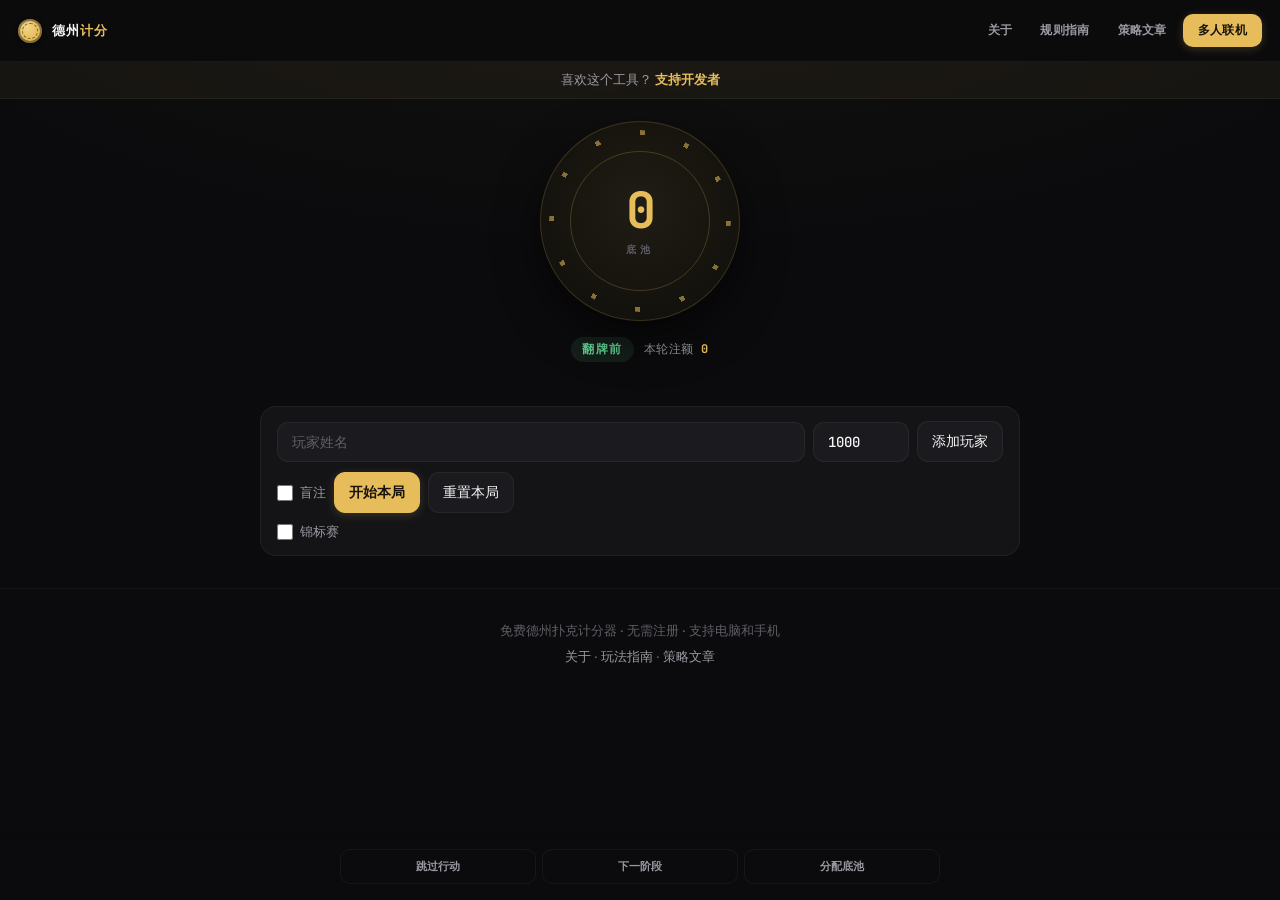
==== commit 0a483a20: "merge: integrate Chinese tracker and player management" ====
--- a/index.html
+++ b/index.html
@@ -1,5 +1,5 @@
 <!doctype html>
-<html lang="en">
+<html lang="zh-CN">
 <head>
     <link rel="preconnect" href="https://fonts.googleapis.com">
     <link rel="preconnect" href="https://fonts.gstatic.com" crossorigin>
@@ -14,24 +14,24 @@
     </script>
     <meta charset="utf-8">
     <meta name="viewport" content="width=device-width,initial-scale=1">
-    <title data-i18n="index.0">Live Poker Tracker - Free Online Poker Chip Counter & Game Manager</title>
-    <meta name="description" content="Free online poker tracker for managing chips, blinds, and game state. Perfect for home poker games, tournaments, and cash games. Track pots, bets, and player stacks in real-time." data-i18n-attributes="{&quot;content&quot;: &quot;index.meta.description&quot;}">
-    <meta name="keywords" content="poker tracker, poker chip counter, poker game tracker, home poker game, poker tournament tracker, texas holdem tracker, free poker app" data-i18n-attributes="{&quot;content&quot;: &quot;index.meta.keywords&quot;}">
+    <title>德州扑克计分器 - 筹码与牌局管理</title>
+    <meta name="description" content="德州扑克计分器，用于管理玩家筹码、盲注和牌局状态，记录底池、下注与剩余筹码。">
+    <meta name="keywords" content="poker tracker, poker chip counter, poker game tracker, home poker game, poker tournament tracker, texas holdem tracker, free poker app">
     <meta name="author" content="Live Poker Chips">
     <meta name="robots" content="index, follow">
     <link rel="canonical" href="https://livepokerchips.com/">
-    <meta property="og:title" content="Live Poker Tracker - Free Online Poker Chip Counter" data-i18n-attributes="{&quot;content&quot;: &quot;index.meta.og:title&quot;}">
-    <meta property="og:description" content="Free online poker tracker for managing chips, blinds, and game state. Perfect for home poker games and tournaments." data-i18n-attributes="{&quot;content&quot;: &quot;index.meta.og:description&quot;}">
+    <meta property="og:title" content="德州扑克计分器 - 筹码管理">
+    <meta property="og:description" content="德州扑克计分器，用于管理玩家筹码、盲注和牌局状态，适合朋友聚会与锦标赛。">
     <meta property="og:type" content="website">
     <meta property="og:url" content="https://livepokerchips.com/">
     <meta property="og:image" content="https://livepokerchips.com/icon-512.png">
     <meta property="og:image:width" content="512">
     <meta property="og:image:height" content="512">
-    <meta property="og:site_name" content="Live Poker Chips" data-i18n-attributes="{&quot;content&quot;: &quot;index.meta.og:site_name&quot;}">
-    <meta property="og:locale" content="en_US" data-i18n-attributes="{&quot;content&quot;: &quot;index.meta.og:locale&quot;}">
+    <meta property="og:site_name" content="Live Poker Chips">
+    <meta property="og:locale" content="zh_CN">
     <meta name="twitter:card" content="summary_large_image">
-    <meta name="twitter:title" content="Live Poker Tracker - Free Online Poker Chip Counter" data-i18n-attributes="{&quot;content&quot;: &quot;index.meta.twitter:title&quot;}">
-    <meta name="twitter:description" content="Free online poker tracker for managing chips, blinds, and game state." data-i18n-attributes="{&quot;content&quot;: &quot;index.meta.twitter:description&quot;}">
+    <meta name="twitter:title" content="德州扑克计分器 - 筹码管理">
+    <meta name="twitter:description" content="德州扑克计分器，用于管理玩家筹码、盲注和牌局状态。">
     <meta name="twitter:image" content="https://livepokerchips.com/icon-512.png">
     <link rel="icon" type="image/svg+xml" href="favicon.svg">
     <link rel="apple-touch-icon" href="apple-touch-icon.png">
@@ -109,73 +109,70 @@
     </style>
     <meta name="apple-mobile-web-app-capable" content="yes">
     <meta name="apple-mobile-web-app-status-bar-style" content="black-translucent">
-    <meta name="apple-mobile-web-app-title" content="Poker Tracker" data-i18n-attributes="{&quot;content&quot;: &quot;index.meta.apple-mobile-web-app-title&quot;}">
-    <script type="application/ld+json" data-i18n-schema="{&quot;Live Poker Tracker&quot;: &quot;Live Poker Tracker&quot;, &quot;Live Poker Chips&quot;: &quot;Live Poker Chips&quot;, &quot;Free online poker chip tracker for managing Texas Hold&#x27;em home games. Track stacks, blinds, pots, and betting rounds in real-time with multiplayer sync.&quot;: &quot;Free online poker chip tracker for managing Texas Hold&#x27;em home games. Track stacks, blinds, pots, and betting rounds in real-time with multiplayer sync.&quot;, &quot;Requires a modern web browser with JavaScript enabled&quot;: &quot;Requires a modern web browser with JavaScript enabled&quot;, &quot;Chip stack tracking&quot;: &quot;Chip stack tracking&quot;, &quot;Blinds management&quot;: &quot;Blinds management&quot;, &quot;Pot calculation&quot;: &quot;Pot calculation&quot;, &quot;Multiplayer P2P sync&quot;: &quot;Multiplayer P2P sync&quot;, &quot;Offline PWA support&quot;: &quot;Offline PWA support&quot;, &quot;Any&quot;: &quot;Any&quot;}">
+    <meta name="apple-mobile-web-app-title" content="德州计分器">
+    <script type="application/ld+json">
     {
         "@context": "https://schema.org",
         "@type": "WebApplication",
-        "name": "Live Poker Tracker",
+        "name": "德州扑克计分器",
         "alternateName": "LivePokerChips",
         "url": "https://livepokerchips.com",
-        "description": "Free online poker chip tracker for managing Texas Hold'em home games. Track stacks, blinds, pots, and betting rounds in real-time with multiplayer sync.",
+        "description": "德州扑克计分器，管理玩家筹码、盲注、底池与下注轮次，并支持多人同步。",
         "applicationCategory": "GameApplication",
         "operatingSystem": "Any",
-        "browserRequirements": "Requires a modern web browser with JavaScript enabled",
+        "browserRequirements": "需要支持 JavaScript 的现代浏览器",
         "offers": { "@type": "Offer", "price": "0", "priceCurrency": "USD" },
         "datePublished": "2025-11-01",
         "dateModified": "2026-06-18",
-        "featureList": ["Chip stack tracking", "Blinds management", "Pot calculation", "Multiplayer P2P sync", "Offline PWA support"],
+        "featureList": ["玩家筹码记录", "盲注管理", "底池计算", "多人点对点同步", "离线应用支持"],
         "screenshot": "https://livepokerchips.com/icon-512.png",
         "author": { "@type": "Person", "name": "Quinn Allen" },
         "publisher": { "@type": "Organization", "name": "Live Poker Chips", "url": "https://livepokerchips.com" }
     }
     </script>
-    <script src="translations.js"></script>
-    <script src="i18n.js"></script>
 </head>
 <body class="app">
     <header role="banner">
         <a href="index.html" class="brand">
             <span class="chip-mark"></span>
-            <span class="wordmark"><span data-i18n="index.1">LIVE</span><b><span data-i18n="index.2">POKER</span></b></span>
+            <span class="wordmark">德州<b>计分</b></span>
         </a>
         <nav role="navigation">
-            <a href="about.html"><span data-i18n="index.3">About</span></a>
-            <a href="guide.html"><span data-i18n="index.4">Guide</span></a>
-            <a href="blog.html"><span data-i18n="index.5">Strategy</span></a>
-            <a href="connect.html" class="btn-mp"><span data-i18n="index.6">Multiplayer</span></a>
+            <a href="about.html">关于</a>
+            <a href="guide.html">规则指南</a>
+            <a href="blog.html">策略文章</a>
+            <a href="connect.html" class="btn-mp">多人联机</a>
         </nav>
-    <div class="language-control"><label for="languageSelect">Language / 语言</label><select id="languageSelect" aria-label="Language"><option value="en">English</option><option value="zh-CN">简体中文</option></select></div>
     </header>
 
-    <h1 class="sr-only"><span data-i18n="index.7">Live Poker Tracker — Free Online Poker Chip Counter & Game Manager</span></h1>
+    <h1 class="sr-only">德州扑克计分器 — 筹码与牌局管理</h1>
 
     <div class="support-bar">
-        <span data-i18n="index.8">Enjoying this?</span> <a href="https://www.buymeacoffee.com/quinn_dose_tech" target="_blank" rel="noopener"><span data-i18n="index.9">Support development</span></a>
+        喜欢这个工具？ <a href="https://www.buymeacoffee.com/quinn_dose_tech" target="_blank" rel="noopener">支持开发者</a>
     </div>
 
     <!-- Pot display -->
     <div id="potArea">
         <div id="potChip">
             <div id="pot">0</div>
-            <div class="pot-label"><span data-i18n="index.10">POT</span></div>
+            <div class="pot-label">底池</div>
         </div>
         <div id="gameStatus">
             <span id="streetName">—</span>
             <span class="status-dot">·</span>
-            <span><span data-i18n="index.11">Bet</span> <strong id="currentBet">0</strong></span>
+            <span>本轮注额 <strong id="currentBet">0</strong></span>
         </div>
     </div>
 
     <!-- Tournament timer -->
     <div id="timerDisplay" class="hidden">
-        <span id="timerLevel"><span data-i18n="index.12">Level 1</span></span>
+        <span id="timerLevel">第 1 级</span>
         <span id="timerCountdown" class="mono tnum">20:00</span>
     </div>
 
     <!-- Whose turn -->
     <div id="toActBanner">
-        <span id="currentPlayerName"></span> <span data-i18n="index.13">to act</span>
+        <span id="currentPlayerName"></span> 行动
     </div>
 
     <!-- Players -->
@@ -183,40 +180,40 @@
 
     <!-- Hand history -->
     <details id="handHistory" class="hidden">
-        <summary><span data-i18n="index.14">Hand History</span></summary>
+        <summary>牌局记录</summary>
         <div id="historyList"></div>
     </details>
 
     <!-- Setup -->
     <div id="setup">
         <div class="setup-row">
-            <input id="playerName" placeholder="Player name" autocomplete="off" aria-label="Player name" style="flex:1;min-width:120px" data-i18n-attributes="{&quot;placeholder&quot;: &quot;index.15&quot;, &quot;aria-label&quot;: &quot;index.15&quot;}">
-            <input id="playerStack" class="mono" placeholder="Stack" type="number" value="1000" style="width:96px" aria-label="Starting stack" data-i18n-attributes="{&quot;placeholder&quot;: &quot;index.16&quot;, &quot;aria-label&quot;: &quot;index.17&quot;}">
-            <button id="addPlayer"><span data-i18n="index.18">Add</span></button>
+            <input id="playerName" placeholder="玩家姓名" autocomplete="off" aria-label="玩家姓名" style="flex:1;min-width:120px">
+            <input id="playerStack" class="mono" placeholder="筹码" type="number" value="1000" style="width:96px" aria-label="初始筹码">
+            <button id="addPlayer">添加玩家</button>
         </div>
         <div class="setup-row">
             <label class="toggle-label">
                 <input type="checkbox" id="enableBlinds">
-                <span><span data-i18n="index.19">Blinds</span></span>
+                <span>盲注</span>
             </label>
             <div id="blindsControls" class="hidden">
-                <input id="smallBlind" class="mono" type="number" value="5" style="width:60px" aria-label="Small blind" data-i18n-attributes="{&quot;aria-label&quot;: &quot;index.20&quot;}">
+                <input id="smallBlind" class="mono" type="number" value="5" style="width:60px" aria-label="小盲注">
                 <span style="color:var(--faint)">/</span>
-                <input id="bigBlind" class="mono" type="number" value="10" style="width:60px" aria-label="Big blind" data-i18n-attributes="{&quot;aria-label&quot;: &quot;index.21&quot;}">
-                <button id="moveButton"><span data-i18n="index.22">Move BTN</span></button>
+                <input id="bigBlind" class="mono" type="number" value="10" style="width:60px" aria-label="大盲注">
+                <button id="moveButton">轮换庄家</button>
             </div>
-            <button id="startRound" class="btn-start"><span data-i18n="index.23">Start Round</span></button>
-            <button id="reset"><span data-i18n="index.24">Reset</span></button>
+            <button id="startRound" class="btn-start">开始本局</button>
+            <button id="reset">重置本局</button>
         </div>
         <div class="setup-row">
             <label class="toggle-label">
                 <input type="checkbox" id="enableTournament">
-                <span><span data-i18n="index.25">Tournament</span></span>
+                <span>锦标赛</span>
             </label>
             <div id="tournamentControls" class="hidden">
-                <input id="levelMinutes" class="mono" type="number" value="20" min="1" style="width:52px" aria-label="Minutes per level" data-i18n-attributes="{&quot;aria-label&quot;: &quot;index.26&quot;}">
-                <span style="color:var(--faint);font-size:12px"><span data-i18n="index.27">min/lvl</span></span>
-                <button id="timerBtn"><span data-i18n="index.28">Start Timer</span></button>
+                <input id="levelMinutes" class="mono" type="number" value="20" min="1" style="width:52px" aria-label="每级持续分钟数">
+                <span style="color:var(--faint);font-size:12px">分钟/级</span>
+                <button id="timerBtn">开始计时</button>
             </div>
         </div>
     </div>
@@ -224,26 +221,26 @@
     <!-- Sticky action bar -->
     <div id="actionBar">
         <div id="amountRow">
-            <button id="amountDown" class="amt-btn" aria-label="Decrease amount" data-i18n-attributes="{&quot;aria-label&quot;: &quot;index.29&quot;}">−</button>
-            <input id="amount" class="mono" type="number" min="0" value="10" aria-label="Bet amount" data-i18n-attributes="{&quot;aria-label&quot;: &quot;index.30&quot;}">
-            <button id="amountUp" class="amt-btn" aria-label="Increase amount" data-i18n-attributes="{&quot;aria-label&quot;: &quot;index.31&quot;}">+</button>
-            <button class="preset" data-preset="min"><span data-i18n="index.32">Min</span></button>
+            <button id="amountDown" class="amt-btn" aria-label="减少金额">−</button>
+            <input id="amount" class="mono" type="number" min="0" value="10" aria-label="下注金额">
+            <button id="amountUp" class="amt-btn" aria-label="增加金额">+</button>
+            <button class="preset" data-preset="min">最小</button>
             <button class="preset" data-preset="half">½</button>
             <button class="preset" data-preset="twothirds">⅔</button>
-            <button class="preset" data-preset="pot"><span data-i18n="index.33">Pot</span></button>
-            <button class="preset" data-preset="allin"><span data-i18n="index.34">All In</span></button>
+            <button class="preset" data-preset="pot">底池</button>
+            <button class="preset" data-preset="allin">全押</button>
         </div>
         <div id="primaryActions">
-            <button id="foldBtn"  class="action-btn btn-fold"><span data-i18n="index.35">Fold</span></button>
-            <button id="checkBtn" class="action-btn btn-check"><span data-i18n="index.36">Check</span></button>
-            <button id="callBtn"  class="action-btn btn-call"><span data-i18n="index.37">Call</span></button>
-            <button id="betBtn"   class="action-btn btn-bet"><span data-i18n="index.11">Bet</span></button>
-            <button id="raiseBtn" class="action-btn btn-raise"><span data-i18n="index.38">Raise</span></button>
+            <button id="foldBtn"  class="action-btn btn-fold">弃牌</button>
+            <button id="checkBtn" class="action-btn btn-check">过牌</button>
+            <button id="callBtn"  class="action-btn btn-call">跟注</button>
+            <button id="betBtn"   class="action-btn btn-bet">下注</button>
+            <button id="raiseBtn" class="action-btn btn-raise">加注</button>
         </div>
         <div id="adminActions">
-            <button id="nextBtn"><span data-i18n="index.39">Skip Turn</span></button>
-            <button id="advanceRoundBtn"><span data-i18n="index.40">Next Street</span></button>
-            <button id="emptyPotBtn"><span data-i18n="index.41">Award Pot</span></button>
+            <button id="nextBtn">跳过行动</button>
+            <button id="advanceRoundBtn">下一阶段</button>
+            <button id="emptyPotBtn">分配底池</button>
         </div>
     </div>
 
@@ -252,21 +249,21 @@
     <!-- Award pot modal -->
     <div id="emptyPotModal" class="modal">
         <div class="modal-content">
-            <h2><span data-i18n="index.41">Award Pot</span></h2>
+            <h2>分配底池</h2>
             <!-- Single pot (no all-ins) -->
             <div id="singlePotRow">
                 <div class="pot-preview">
-                    <span class="muted"><span data-i18n="index.33">Pot</span></span>
+                    <span class="muted">底池</span>
                     <span id="modalPotAmount" class="pot-amount mono">0</span>
                 </div>
-                <label><span data-i18n="index.42">Winner</span></label>
-                <select id="winnerSelect"><option value="" data-i18n="index.43">Choose a player…</option></select>
+                <label>赢家</label>
+                <select id="winnerSelect"><option value="">请选择玩家…</option></select>
             </div>
             <!-- Side pots (all-in players present) -->
             <div id="potSelectorContainer" class="hidden"></div>
             <div class="modal-buttons">
-                <button id="cancelEmptyPot"><span data-i18n="index.44">Cancel</span></button>
-                <button id="confirmEmptyPot" class="btn-award"><span data-i18n="index.45">Award</span></button>
+                <button id="cancelEmptyPot">取消</button>
+                <button id="confirmEmptyPot" class="btn-award">确认分配</button>
             </div>
         </div>
     </div>
@@ -274,12 +271,12 @@
     <!-- Rename player modal -->
     <div id="renamePlayerModal" class="modal" role="dialog" aria-modal="true" aria-labelledby="renamePlayerTitle">
         <div class="modal-content">
-            <h2 id="renamePlayerTitle" data-i18n="Rename player">Rename player</h2>
-            <label for="renamePlayerName" data-i18n="Player name (up to 20 characters)">Player name (up to 20 characters)</label>
+            <h2 id="renamePlayerTitle">修改玩家姓名</h2>
+            <label for="renamePlayerName">玩家姓名（最多 20 个字符）</label>
             <input id="renamePlayerName" type="text" maxlength="20" autocomplete="off">
             <div class="modal-buttons">
-                <button id="cancelRename" data-i18n="Cancel">Cancel</button>
-                <button id="confirmRename" class="btn-start" data-i18n="Save name">Save name</button>
+                <button id="cancelRename">取消</button>
+                <button id="confirmRename" class="btn-start">保存姓名</button>
             </div>
         </div>
     </div>
@@ -287,16 +284,16 @@
     <!-- Rebuy modal -->
     <div id="rebuyModal" class="modal">
         <div class="modal-content">
-            <h2><span data-i18n="index.46">Rebuy</span></h2>
+            <h2>补充筹码</h2>
             <div class="pot-preview">
-                <span class="muted"><span data-i18n="index.47">Player</span></span>
+                <span class="muted">玩家</span>
                 <span id="rebuyPlayerLabel" style="font-weight:700;color:var(--text)"></span>
             </div>
-            <label><span data-i18n="index.48">Amount</span></label>
+            <label>金额</label>
             <input id="rebuyAmount" class="mono" type="number" min="1" value="1000" style="width:100%">
             <div class="modal-buttons">
-                <button id="cancelRebuy"><span data-i18n="index.44">Cancel</span></button>
-                <button id="confirmRebuy" class="btn-start"><span data-i18n="index.46">Rebuy</span></button>
+                <button id="cancelRebuy">取消</button>
+                <button id="confirmRebuy" class="btn-start">补充筹码</button>
             </div>
         </div>
     </div>
@@ -310,6 +307,8 @@
             ANIMATION_THRESHOLD: 100, ANIMATION_DURATION: 300,
             SAVE_KEY: 'lpt_state'
         };
+
+        const STREET_LABELS = { preflop: '翻牌前', flop: '翻牌', turn: '转牌', river: '河牌', showdown: '摊牌' };
 
         let state = {
             players: [],
@@ -340,7 +339,7 @@
         let _toastTimer;
         const toast = (msg, type = '') => {
             const el = $('toast');
-            I18n.remember(el, msg);
+            el.textContent = msg;
             el.className = 'show' + (type ? ' toast-' + type : '');
             clearTimeout(_toastTimer);
             _toastTimer = setTimeout(() => { el.className = ''; }, 3500);
@@ -393,10 +392,9 @@
 
         const syncTimerDisplay = () => {
             const t = state.tournament;
-            $('timerBtn').textContent = I18n.t(t.active ? 'Stop Timer' : 'Start Timer');
             if (!t.active) { $('timerDisplay').classList.add('hidden'); return; }
             $('timerDisplay').classList.remove('hidden');
-            $('timerLevel').textContent = I18n.t('Level {level}', { level: t.level });
+            $('timerLevel').textContent = `第 ${t.level} 级`;
             $('timerCountdown').textContent = formatTime(t.secondsLeft);
             $('timerCountdown').classList.toggle('timer-urgent', t.secondsLeft <= 60 && t.secondsLeft > 0);
         };
@@ -410,7 +408,7 @@
             state.tournament.level++;
             state.tournament.sb = parseInt(els.smallBlind.value);
             state.tournament.bb = parseInt(els.bigBlind.value);
-            toast(I18n.t('Level {level} — Blinds {small}/{big}', { level: state.tournament.level, small: els.smallBlind.value, big: els.bigBlind.value }), 'win');
+            toast(`第 ${state.tournament.level} 级 — 盲注 ${els.smallBlind.value}/${els.bigBlind.value}`, 'win');
         };
 
         const runTimerTick = () => {
@@ -431,7 +429,7 @@
             t.active = true;
             t.levelMinutes = parseInt($('levelMinutes').value) || 20;
             t.secondsLeft = t.levelMinutes * 60;
-            $('timerBtn').textContent = I18n.t('Stop Timer');
+            $('timerBtn').textContent = '停止计时';
             syncTimerDisplay();
             _timerInterval = setInterval(runTimerTick, 1000);
         };
@@ -439,13 +437,13 @@
         const stopTimer = () => {
             clearInterval(_timerInterval); _timerInterval = null;
             state.tournament.active = false;
-            $('timerBtn').textContent = I18n.t('Start Timer');
+            $('timerBtn').textContent = '开始计时';
             syncTimerDisplay();
         };
 
         const resumeTimer = () => {
             if (!state.tournament.active) return;
-            $('timerBtn').textContent = I18n.t('Stop Timer');
+            $('timerBtn').textContent = '停止计时';
             $('levelMinutes').value = state.tournament.levelMinutes;
             _timerInterval = setInterval(runTimerTick, 1000);
             syncTimerDisplay();
@@ -473,7 +471,7 @@
         const render = () => {
             animateNumber(els.pot, state.pot);
             animateNumber(els.currentBet, state.currentBet);
-            els.streetName.textContent = I18n.t(({ preflop: 'Preflop', flop: 'Flop', turn: 'Turn', river: 'River', showdown: 'Showdown' })[state.street] || '—');
+            els.streetName.textContent = STREET_LABELS[state.street] || '—';
 
             const atShowdown = state.street === 'showdown';
             const curP = state.roundActive ? state.players[state.currentPlayerIndex] : null;
@@ -482,7 +480,7 @@
             if (curP) {
                 els.currentPlayerName.textContent = curP.name;
                 const toCall = Math.min(state.currentBet - curP.bet, curP.stack);
-                $('callBtn').textContent = I18n.t('Call {amount}', { amount: toCall });
+                $('callBtn').textContent = `跟注 ${toCall}`;
             }
 
             const n = state.players.length;
@@ -492,19 +490,19 @@
                 const isSB  = n >= 3 && i === (state.buttonPosition + 1) % n;
                 const isBB  = n >= 2 && i === (state.buttonPosition + (n === 2 ? 1 : 2)) % n;
                 const badges = [
-                    isBtn ? `<span class="badge badge-btn">${I18n.t('BTN')}</span>` : '',
-                    isSB  ? `<span class="badge badge-sb">${I18n.t('SB')}</span>`  : '',
-                    isBB  ? `<span class="badge badge-bb">${I18n.t('BB')}</span>`  : ''
+                    isBtn ? '<span class="badge badge-btn">庄家</span>' : '',
+                    isSB  ? '<span class="badge badge-sb">小盲</span>'  : '',
+                    isBB  ? '<span class="badge badge-bb">大盲</span>'  : ''
                 ].join('');
-                const sub = p.folded ? I18n.t('FOLDED') : p.stack === 0 ? I18n.t('ALL IN') : p.bet > 0 ? I18n.t('bet: {amount}', { amount: p.bet }) : '';
+                const sub = p.folded ? '已弃牌' : p.stack === 0 ? '已全押' : p.bet > 0 ? `已下注 ${p.bet}` : '';
                 const canAct = !state.roundActive;
                 const actions = canAct ? `<div class="player-action-row">
-                    ${p.stack === 0 ? `<button class="player-action-btn btn-rebuy" data-action="rebuy" data-idx="${i}">${I18n.t('Rebuy')}</button>` : ''}
-                    <button class="player-action-btn btn-remove" data-action="remove" data-idx="${i}">${I18n.t('Remove')}</button>
+                    ${p.stack === 0 ? `<button class="player-action-btn btn-rebuy" data-action="rebuy" data-idx="${i}">补充筹码</button>` : ''}
+                    <button class="player-action-btn btn-remove" data-action="remove" data-idx="${i}">移除玩家</button>
                 </div>` : '';
                 return `<div class="player${isActive ? ' active' : ''}${p.folded ? ' folded' : ''}${p.stack === 0 && !p.folded ? ' allin' : ''}">
                     <div class="player-top">
-                        <button type="button" class="player-name" data-action="rename" data-idx="${i}" title="${I18n.t('Rename')}" aria-label="${I18n.t('Rename {name}', { name: p.name })}">${p.name}</button>
+                        <button type="button" class="player-name" data-action="rename" data-idx="${i}" title="修改姓名" aria-label="修改${p.name}的姓名">${p.name}</button>
                         <span class="player-badges">${badges}</span>
                     </div>
                     <div class="player-stack-row">
@@ -521,7 +519,7 @@
             if (state.handHistory.length > 0) {
                 histEl.classList.remove('hidden');
                 $('historyList').innerHTML = [...state.handHistory].reverse().map(h =>
-                    `<div class="history-entry">${I18n.t('Hand {hand}:', { hand: h.hand })} <strong>${h.winner.split(/ & |、/).join(I18n.language === 'zh-CN' ? '、' : ' & ')}</strong> ${I18n.t('wins')} <span class="mono">${h.amount}</span></div>`
+                    `<div class="history-entry">第 ${h.hand} 局：<strong>${h.winner}</strong> 赢得 <span class="mono">${h.amount}</span></div>`
                 ).join('');
             } else {
                 histEl.classList.add('hidden');
@@ -600,10 +598,10 @@
         const addPlayer = () => {
             const name = els.playerName.value.trim().substring(0, CONFIG.MAX_NAME_LENGTH);
             const stack = parseInt(els.playerStack.value) || CONFIG.DEFAULT_STACK;
-            if (!name) return toast(I18n.t('Please enter a player name'), 'error');
-            if (!/^[\p{Script=Han}a-zA-Z0-9\s\-_]+$/u.test(name)) return toast(I18n.t('Name can only contain Chinese characters, letters, numbers, spaces, - and _'), 'error');
-            if (state.players.length >= CONFIG.MAX_PLAYERS) return toast(I18n.t('Maximum {count} players', { count: CONFIG.MAX_PLAYERS }), 'error');
-            if (stack <= 0 || isNaN(stack)) return toast(I18n.t('Please enter a valid stack amount'), 'error');
+            if (!name) return toast('请输入玩家姓名', 'error');
+            if (!/^[\p{Script=Han}a-zA-Z0-9\s\-_]+$/u.test(name)) return toast('姓名仅支持汉字、英文字母、数字、空格、短横线和下划线', 'error');
+            if (state.players.length >= CONFIG.MAX_PLAYERS) return toast(`最多支持 ${CONFIG.MAX_PLAYERS} 位玩家`, 'error');
+            if (stack <= 0 || isNaN(stack)) return toast('请输入有效的初始筹码数量', 'error');
             state.players.push({ name, stack, bet: 0, folded: false, handContrib: 0 });
             els.playerName.value = '';
             render();
@@ -630,26 +628,26 @@
             const player = state.players[_renamePlayerIdx];
             if (!player) return;
             const name = $('renamePlayerName').value.trim();
-            if (!name) return toast(I18n.t('Please enter a player name'), 'error');
-            if (name.length > CONFIG.MAX_NAME_LENGTH) return toast(I18n.t('Name must be at most {count} characters', { count: CONFIG.MAX_NAME_LENGTH }), 'error');
-            if (!/^[\p{Script=Han}a-zA-Z0-9\s\-_]+$/u.test(name)) return toast(I18n.t('Name can only contain Chinese characters, letters, numbers, spaces, - and _'), 'error');
+            if (!name) return toast('请输入玩家姓名', 'error');
+            if (name.length > CONFIG.MAX_NAME_LENGTH) return toast(`姓名最多 ${CONFIG.MAX_NAME_LENGTH} 个字符`, 'error');
+            if (!/^[\p{Script=Han}a-zA-Z0-9\s\-_]+$/u.test(name)) return toast('姓名仅支持汉字、英文字母、数字、空格、短横线和下划线', 'error');
             player.name = name;
             render();
             saveState();
             closeRenameModal();
-            toast(I18n.t('Player name updated'));
+            toast('玩家姓名已更新');
         };
 
         // ── Remove player (only when round not active) ────────────
         const removePlayer = idx => {
-            if (state.roundActive) return toast(I18n.t('Cannot remove a player during a hand — finish or reset the hand first'), 'error');
+            if (state.roundActive) return toast('牌局进行中无法移除玩家，请先结束或重置本局', 'error');
             if (!state.players[idx]) return;
             const name = state.players[idx].name;
             state.players.splice(idx, 1);
             if (idx < state.buttonPosition) state.buttonPosition--;
             if (state.buttonPosition >= state.players.length)
                 state.buttonPosition = 0;
-            toast(I18n.t('{name} removed', { name }), 'error');
+            toast(`${name} 已被移除`, 'error');
             render();
             saveState();
         };
@@ -670,9 +668,9 @@
         const confirmRebuy = () => {
             if (_rebuyPlayerIdx < 0) return;
             const amount = parseInt($('rebuyAmount').value);
-            if (isNaN(amount) || amount <= 0) return toast(I18n.t('Please enter a valid rebuy amount'), 'error');
+            if (isNaN(amount) || amount <= 0) return toast('请输入有效的补充筹码数量', 'error');
             state.players[_rebuyPlayerIdx].stack += amount;
-            toast(I18n.t('{name} rebought {amount} chips', { name: state.players[_rebuyPlayerIdx].name, amount: amount.toLocaleString() }), 'win');
+            toast(`${state.players[_rebuyPlayerIdx].name} 补充了 ${amount.toLocaleString()} 筹码`, 'win');
             closeRebuyModal();
             render();
         };
@@ -680,9 +678,9 @@
         // ── Start round ──────────────────────────────────────────
         const startRound = () => {
             if (state.players.length < CONFIG.MIN_PLAYERS)
-                return toast(I18n.t('Need at least {count} players', { count: CONFIG.MIN_PLAYERS }), 'error');
+                return toast(`至少需要 ${CONFIG.MIN_PLAYERS} 位玩家`, 'error');
             if (state.players.filter(p => p.stack > 0).length < CONFIG.MIN_PLAYERS)
-                return toast(I18n.t('Not enough players with chips — rebuy or remove eliminated players'), 'error');
+                return toast('有筹码的玩家不足，请补充筹码或移除出局玩家', 'error');
 
             state.roundActive = true; state.pot = 0; state.street = 'preflop';
             state.handCount++;
@@ -729,7 +727,7 @@
 
             if (state.street === 'showdown') {
                 state.toAct = new Set();
-                toast(I18n.t('Showdown — award the pot'), 'win');
+                toast('进入摊牌阶段，请分配底池', 'win');
                 render(); return;
             }
 
@@ -750,10 +748,10 @@
         const bet = () => {
             if (!state.roundActive) return;
             const amount = parseInt(els.amount.value);
-            if (isNaN(amount) || amount <= 0) return toast(I18n.t('Please enter a valid bet amount'), 'error');
+            if (isNaN(amount) || amount <= 0) return toast('请输入有效的下注金额', 'error');
             const p = state.players[state.currentPlayerIndex];
-            if (state.currentBet > 0) return toast(I18n.t('There is already a bet — use Raise instead'), 'error');
-            if (amount > p.stack)     return toast(I18n.t('Not enough chips'), 'error');
+            if (state.currentBet > 0) return toast('本轮已有下注，请使用加注', 'error');
+            if (amount > p.stack)     return toast('筹码不足', 'error');
             addChips(p, amount);
             state.currentBet = amount; state.minRaise = amount;
             rebuildToAct(state.currentPlayerIndex);
@@ -763,13 +761,13 @@
         const raise = () => {
             if (!state.roundActive) return;
             const raiseAmt = parseInt(els.amount.value);
-            if (isNaN(raiseAmt) || raiseAmt <= 0) return toast(I18n.t('Please enter a valid raise amount'), 'error');
+            if (isNaN(raiseAmt) || raiseAmt <= 0) return toast('请输入有效的加注金额', 'error');
             if (state.minRaise > 0 && raiseAmt < state.minRaise)
-                return toast(I18n.t('Minimum raise is {amount}', { amount: state.minRaise }), 'error');
+                return toast(`最少需加注 ${state.minRaise}`, 'error');
             const p = state.players[state.currentPlayerIndex];
             const toCall = state.currentBet - p.bet;
             const needed = toCall + raiseAmt;
-            if (needed > p.stack) return toast(I18n.t('Not enough chips'), 'error');
+            if (needed > p.stack) return toast('筹码不足', 'error');
             addChips(p, needed);
             const prev = state.currentBet;
             state.currentBet = p.bet; state.minRaise = p.bet - prev;
@@ -788,7 +786,7 @@
         const check = () => {
             if (!state.roundActive) return;
             if (state.players[state.currentPlayerIndex].bet < state.currentBet)
-                return toast(I18n.t('Cannot check — must call or fold'), 'error');
+                return toast('当前不能过牌，请跟注或弃牌', 'error');
             state.toAct.delete(state.currentPlayerIndex);
             nextPlayer();
         };
@@ -809,7 +807,7 @@
                 winner.stack += winAmt;
                 state.handHistory.push({ hand: state.handCount, winner: winner.name, amount: winAmt });
                 endRound();
-                toast(I18n.t('{name} wins {amount}!', { name: winner.name, amount: winAmt }), 'win');
+                toast(`${winner.name} 赢得 ${winAmt} 筹码！`, 'win');
                 return;
             }
             if (state.toAct.size === 0) { advanceRound(); return; }
@@ -849,8 +847,8 @@
 
         // ── Award pot modal (with side pot support) ──────────────
         const openEmptyPotModal = () => {
-            if (state.pot === 0)       return toast(I18n.t('The pot is already empty!'), 'error');
-            if (!state.players.length) return toast(I18n.t('No players at the table!'), 'error');
+            if (state.pot === 0)       return toast('底池已为空', 'error');
+            if (!state.players.length) return toast('牌桌上还没有玩家', 'error');
             const pots = computePots();
             const modal = $('emptyPotModal');
 
@@ -858,7 +856,7 @@
                 $('singlePotRow').classList.remove('hidden');
                 $('potSelectorContainer').classList.add('hidden');
                 els.modalPotAmount.textContent = pots[0].amount;
-                els.winnerSelect.innerHTML = `<option value="">${I18n.t('Choose a player…')}</option>` +
+                els.winnerSelect.innerHTML = '<option value="">请选择玩家…</option>' +
                     pots[0].eligible.map(i =>
                         `<option value="${i}">${state.players[i].name} (${state.players[i].stack.toLocaleString()})</option>`
                     ).join('');
@@ -868,11 +866,11 @@
                 $('potSelectorContainer').innerHTML = pots.map((pot, pi) => `
                     <div class="pot-selector-row">
                         <div class="pot-preview">
-                            <span class="muted">${pi === 0 ? I18n.t('Main Pot') : I18n.t('Side Pot {number}', { number: pi })}</span>
+                            <span class="muted">${pi === 0 ? '主池' : `边池 ${pi}`}</span>
                             <span class="pot-amount mono">${pot.amount}</span>
                         </div>
                         <select class="side-pot-select" data-pot="${pi}">
-                            <option value="">${I18n.t('Choose winner…')}</option>
+                            <option value="">请选择赢家…</option>
                             ${pot.eligible.map(i =>
                                 `<option value="${i}">${state.players[i].name} (${state.players[i].stack.toLocaleString()})</option>`
                             ).join('')}
@@ -894,7 +892,7 @@
 
             if (isSingle) {
                 const idx = els.winnerSelect.value;
-                if (idx === '') return toast(I18n.t('Please select a player!'), 'error');
+                if (idx === '') return toast('请选择玩家', 'error');
                 const winner = state.players[parseInt(idx)];
                 const amt = state.pot;
                 els.pot.style.animation = 'potCollect .5s ease-out';
@@ -904,7 +902,7 @@
                     els.pot.style.animation = '';
                     closeEmptyPotModal();
                     endRound();
-                    toast(I18n.t('{name} wins {amount}!', { name: winner.name, amount: amt }), 'win');
+                    toast(`${winner.name} 赢得 ${amt} 筹码！`, 'win');
                 }, 500);
             } else {
                 const selects = [...document.querySelectorAll('.side-pot-select')];
@@ -912,7 +910,7 @@
                 let valid = true;
                 selects.forEach((sel, pi) => {
                     if (sel.value === '') {
-                        toast(pi === 0 ? I18n.t('Select a winner for the main pot') : I18n.t('Select a winner for side pot {number}', { number: pi }), 'error');
+                        toast(`请选择${pi === 0 ? '主池' : `边池 ${pi}`}的赢家`, 'error');
                         valid = false;
                     }
                 });
@@ -929,7 +927,7 @@
                     });
                     state.handHistory.push({
                         hand: state.handCount,
-                        winner: assignments.map(a => state.players[a.winnerIdx].name).join(' & '),
+                        winner: assignments.map(a => state.players[a.winnerIdx].name).join('、'),
                         amount: assignments.reduce((s, a) => s + a.amount, 0)
                     });
                     els.pot.style.animation = '';
@@ -981,7 +979,6 @@
         $('confirmRebuy').onclick    = confirmRebuy;
         $('rebuyAmount').addEventListener('keydown', e => { if (e.key === 'Enter') { e.preventDefault(); confirmRebuy(); } });
         $('timerBtn').onclick        = () => state.tournament.active ? stopTimer() : startTimer();
-
         $('cancelRename').onclick   = closeRenameModal;
         $('confirmRename').onclick  = confirmRename;
         $('renamePlayerModal').onclick = e => { if (e.target === $('renamePlayerModal')) closeRenameModal(); };
@@ -1021,20 +1018,10 @@
             }
             if (state.tournament.sb) els.smallBlind.value = state.tournament.sb;
             if (state.tournament.bb) els.bigBlind.value   = state.tournament.bb;
-            if (state.players.length > 0) toast(I18n.t('Welcome back — session restored!'));
+            if (state.players.length > 0) toast('已恢复上次牌局，欢迎回来！');
         }
         render();
-
-        // Repaint display copy only; keep the hand, inputs and modal selections.
-        document.addEventListener('languagechange', () => {
-            render();
-            if (els.emptyPotModal.classList.contains('active')) {
-                const selected = [...els.emptyPotModal.querySelectorAll('select')].map(el => el.value);
-                openEmptyPotModal();
-                els.emptyPotModal.querySelectorAll('select').forEach((el, i) => { el.value = selected[i] || ''; });
-            }
-        });
-</script>
+    </script>
 
     <script>
         if ('serviceWorker' in navigator) {
@@ -1046,8 +1033,8 @@
     </script>
 
     <footer>
-        <p><span data-i18n="index.49">Free poker tracker · No registration · Works on any device</span></p>
-        <p><a href="about.html"><span data-i18n="index.3">About</span></a> · <a href="guide.html"><span data-i18n="index.50">How to Play</span></a> · <a href="blog.html"><span data-i18n="index.5">Strategy</span></a></p>
+        <p>免费德州扑克计分器 · 无需注册 · 支持电脑和手机</p>
+        <p><a href="about.html">关于</a> · <a href="guide.html">玩法指南</a> · <a href="blog.html">策略文章</a></p>
     </footer>
 </body>
 </html>
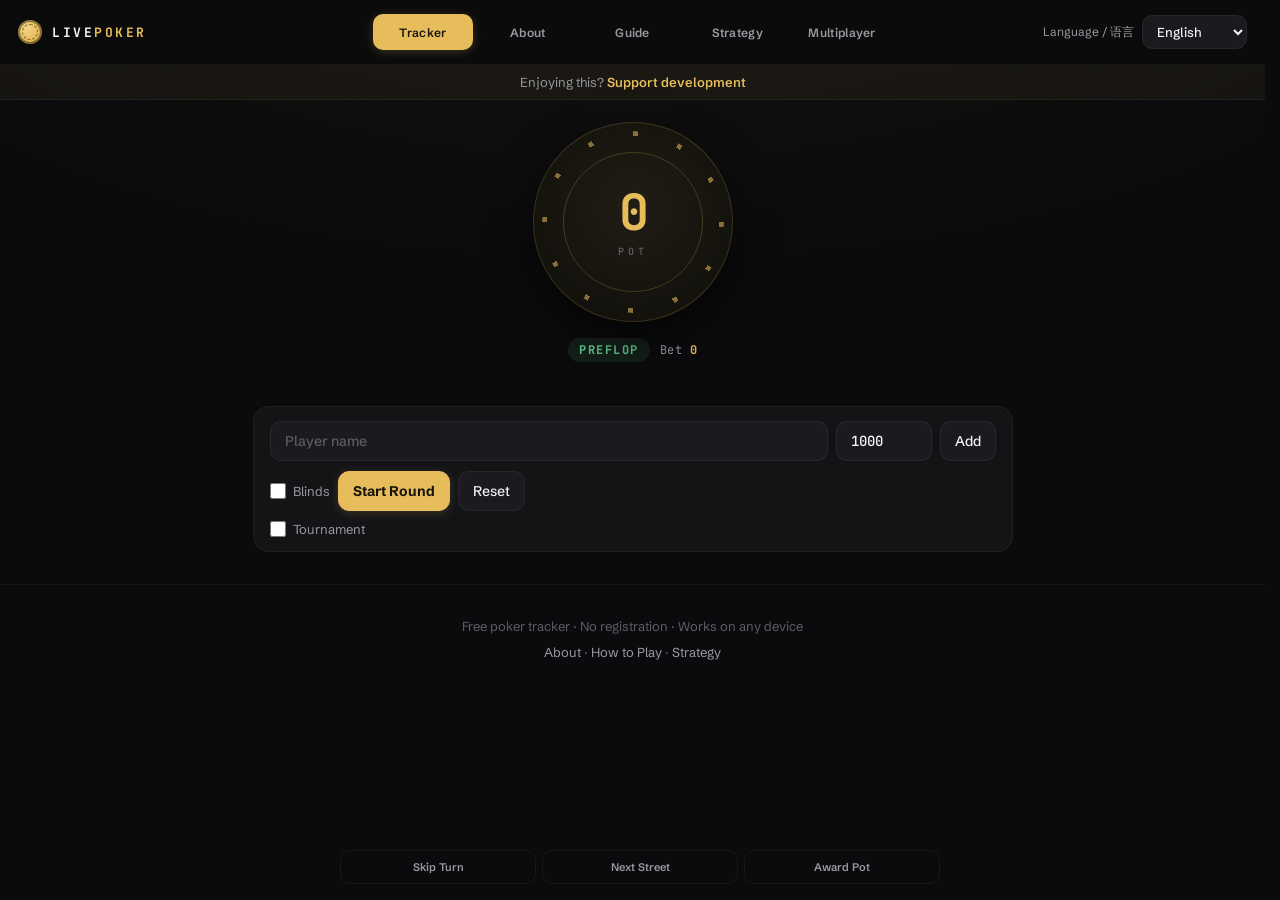
==== commit d5312405: "fix: keep navigation consistent across all pages" ====
--- a/index.html
+++ b/index.html
@@ -1,5 +1,5 @@
 <!doctype html>
-<html lang="zh-CN">
+<html lang="en">
 <head>
     <link rel="preconnect" href="https://fonts.googleapis.com">
     <link rel="preconnect" href="https://fonts.gstatic.com" crossorigin>
@@ -14,24 +14,24 @@
     </script>
     <meta charset="utf-8">
     <meta name="viewport" content="width=device-width,initial-scale=1">
-    <title>德州扑克计分器 - 筹码与牌局管理</title>
-    <meta name="description" content="德州扑克计分器，用于管理玩家筹码、盲注和牌局状态，记录底池、下注与剩余筹码。">
-    <meta name="keywords" content="poker tracker, poker chip counter, poker game tracker, home poker game, poker tournament tracker, texas holdem tracker, free poker app">
+    <title data-i18n="index.0">Live Poker Tracker - Free Online Poker Chip Counter & Game Manager</title>
+    <meta name="description" content="Free online poker tracker for managing chips, blinds, and game state. Perfect for home poker games, tournaments, and cash games. Track pots, bets, and player stacks in real-time." data-i18n-attributes="{&quot;content&quot;: &quot;index.meta.description&quot;}">
+    <meta name="keywords" content="poker tracker, poker chip counter, poker game tracker, home poker game, poker tournament tracker, texas holdem tracker, free poker app" data-i18n-attributes="{&quot;content&quot;: &quot;index.meta.keywords&quot;}">
     <meta name="author" content="Live Poker Chips">
     <meta name="robots" content="index, follow">
     <link rel="canonical" href="https://livepokerchips.com/">
-    <meta property="og:title" content="德州扑克计分器 - 筹码管理">
-    <meta property="og:description" content="德州扑克计分器，用于管理玩家筹码、盲注和牌局状态，适合朋友聚会与锦标赛。">
+    <meta property="og:title" content="Live Poker Tracker - Free Online Poker Chip Counter" data-i18n-attributes="{&quot;content&quot;: &quot;index.meta.og:title&quot;}">
+    <meta property="og:description" content="Free online poker tracker for managing chips, blinds, and game state. Perfect for home poker games and tournaments." data-i18n-attributes="{&quot;content&quot;: &quot;index.meta.og:description&quot;}">
     <meta property="og:type" content="website">
     <meta property="og:url" content="https://livepokerchips.com/">
     <meta property="og:image" content="https://livepokerchips.com/icon-512.png">
     <meta property="og:image:width" content="512">
     <meta property="og:image:height" content="512">
-    <meta property="og:site_name" content="Live Poker Chips">
-    <meta property="og:locale" content="zh_CN">
+    <meta property="og:site_name" content="Live Poker Chips" data-i18n-attributes="{&quot;content&quot;: &quot;index.meta.og:site_name&quot;}">
+    <meta property="og:locale" content="en_US" data-i18n-attributes="{&quot;content&quot;: &quot;index.meta.og:locale&quot;}">
     <meta name="twitter:card" content="summary_large_image">
-    <meta name="twitter:title" content="德州扑克计分器 - 筹码管理">
-    <meta name="twitter:description" content="德州扑克计分器，用于管理玩家筹码、盲注和牌局状态。">
+    <meta name="twitter:title" content="Live Poker Tracker - Free Online Poker Chip Counter" data-i18n-attributes="{&quot;content&quot;: &quot;index.meta.twitter:title&quot;}">
+    <meta name="twitter:description" content="Free online poker tracker for managing chips, blinds, and game state." data-i18n-attributes="{&quot;content&quot;: &quot;index.meta.twitter:description&quot;}">
     <meta name="twitter:image" content="https://livepokerchips.com/icon-512.png">
     <link rel="icon" type="image/svg+xml" href="favicon.svg">
     <link rel="apple-touch-icon" href="apple-touch-icon.png">
@@ -109,70 +109,74 @@
     </style>
     <meta name="apple-mobile-web-app-capable" content="yes">
     <meta name="apple-mobile-web-app-status-bar-style" content="black-translucent">
-    <meta name="apple-mobile-web-app-title" content="德州计分器">
-    <script type="application/ld+json">
+    <meta name="apple-mobile-web-app-title" content="Poker Tracker" data-i18n-attributes="{&quot;content&quot;: &quot;index.meta.apple-mobile-web-app-title&quot;}">
+    <script type="application/ld+json" data-i18n-schema="{&quot;Live Poker Tracker&quot;: &quot;Live Poker Tracker&quot;, &quot;Live Poker Chips&quot;: &quot;Live Poker Chips&quot;, &quot;Free online poker chip tracker for managing Texas Hold&#x27;em home games. Track stacks, blinds, pots, and betting rounds in real-time with multiplayer sync.&quot;: &quot;Free online poker chip tracker for managing Texas Hold&#x27;em home games. Track stacks, blinds, pots, and betting rounds in real-time with multiplayer sync.&quot;, &quot;Requires a modern web browser with JavaScript enabled&quot;: &quot;Requires a modern web browser with JavaScript enabled&quot;, &quot;Chip stack tracking&quot;: &quot;Chip stack tracking&quot;, &quot;Blinds management&quot;: &quot;Blinds management&quot;, &quot;Pot calculation&quot;: &quot;Pot calculation&quot;, &quot;Multiplayer P2P sync&quot;: &quot;Multiplayer P2P sync&quot;, &quot;Offline PWA support&quot;: &quot;Offline PWA support&quot;, &quot;Any&quot;: &quot;Any&quot;}">
     {
         "@context": "https://schema.org",
         "@type": "WebApplication",
-        "name": "德州扑克计分器",
+        "name": "Live Poker Tracker",
         "alternateName": "LivePokerChips",
         "url": "https://livepokerchips.com",
-        "description": "德州扑克计分器，管理玩家筹码、盲注、底池与下注轮次，并支持多人同步。",
+        "description": "Free online poker chip tracker for managing Texas Hold'em home games. Track stacks, blinds, pots, and betting rounds in real-time with multiplayer sync.",
         "applicationCategory": "GameApplication",
         "operatingSystem": "Any",
-        "browserRequirements": "需要支持 JavaScript 的现代浏览器",
+        "browserRequirements": "Requires a modern web browser with JavaScript enabled",
         "offers": { "@type": "Offer", "price": "0", "priceCurrency": "USD" },
         "datePublished": "2025-11-01",
         "dateModified": "2026-06-18",
-        "featureList": ["玩家筹码记录", "盲注管理", "底池计算", "多人点对点同步", "离线应用支持"],
+        "featureList": ["Chip stack tracking", "Blinds management", "Pot calculation", "Multiplayer P2P sync", "Offline PWA support"],
         "screenshot": "https://livepokerchips.com/icon-512.png",
         "author": { "@type": "Person", "name": "Quinn Allen" },
         "publisher": { "@type": "Organization", "name": "Live Poker Chips", "url": "https://livepokerchips.com" }
     }
     </script>
+    <script src="translations.js"></script>
+    <script src="i18n.js"></script>
 </head>
 <body class="app">
-    <header role="banner">
+    <header role="banner" class="site-header">
         <a href="index.html" class="brand">
             <span class="chip-mark"></span>
-            <span class="wordmark">德州<b>计分</b></span>
+            <span class="wordmark"><span data-i18n="index.1">LIVE</span><b><span data-i18n="index.2">POKER</span></b></span>
         </a>
         <nav role="navigation">
-            <a href="about.html">关于</a>
-            <a href="guide.html">规则指南</a>
-            <a href="blog.html">策略文章</a>
-            <a href="connect.html" class="btn-mp">多人联机</a>
+            <a href="index.html" aria-current="page"><span data-i18n="Tracker">Tracker</span></a>
+            <a href="about.html"><span data-i18n="index.3">About</span></a>
+            <a href="guide.html"><span data-i18n="index.4">Guide</span></a>
+            <a href="blog.html"><span data-i18n="index.5">Strategy</span></a>
+            <a href="connect.html"><span data-i18n="index.6">Multiplayer</span></a>
         </nav>
+    <div class="language-control"><label for="languageSelect">Language / 语言</label><select id="languageSelect" aria-label="Language"><option value="en">English</option><option value="zh-CN">简体中文</option></select></div>
     </header>
 
-    <h1 class="sr-only">德州扑克计分器 — 筹码与牌局管理</h1>
+    <h1 class="sr-only"><span data-i18n="index.7">Live Poker Tracker — Free Online Poker Chip Counter & Game Manager</span></h1>
 
     <div class="support-bar">
-        喜欢这个工具？ <a href="https://www.buymeacoffee.com/quinn_dose_tech" target="_blank" rel="noopener">支持开发者</a>
+        <span data-i18n="index.8">Enjoying this?</span> <a href="https://www.buymeacoffee.com/quinn_dose_tech" target="_blank" rel="noopener"><span data-i18n="index.9">Support development</span></a>
     </div>
 
     <!-- Pot display -->
     <div id="potArea">
         <div id="potChip">
             <div id="pot">0</div>
-            <div class="pot-label">底池</div>
+            <div class="pot-label"><span data-i18n="index.10">POT</span></div>
         </div>
         <div id="gameStatus">
             <span id="streetName">—</span>
             <span class="status-dot">·</span>
-            <span>本轮注额 <strong id="currentBet">0</strong></span>
+            <span><span data-i18n="index.11">Bet</span> <strong id="currentBet">0</strong></span>
         </div>
     </div>
 
     <!-- Tournament timer -->
     <div id="timerDisplay" class="hidden">
-        <span id="timerLevel">第 1 级</span>
+        <span id="timerLevel"><span data-i18n="index.12">Level 1</span></span>
         <span id="timerCountdown" class="mono tnum">20:00</span>
     </div>
 
     <!-- Whose turn -->
     <div id="toActBanner">
-        <span id="currentPlayerName"></span> 行动
+        <span id="currentPlayerName"></span> <span data-i18n="index.13">to act</span>
     </div>
 
     <!-- Players -->
@@ -180,40 +184,40 @@
 
     <!-- Hand history -->
     <details id="handHistory" class="hidden">
-        <summary>牌局记录</summary>
+        <summary><span data-i18n="index.14">Hand History</span></summary>
         <div id="historyList"></div>
     </details>
 
     <!-- Setup -->
     <div id="setup">
         <div class="setup-row">
-            <input id="playerName" placeholder="玩家姓名" autocomplete="off" aria-label="玩家姓名" style="flex:1;min-width:120px">
-            <input id="playerStack" class="mono" placeholder="筹码" type="number" value="1000" style="width:96px" aria-label="初始筹码">
-            <button id="addPlayer">添加玩家</button>
+            <input id="playerName" placeholder="Player name" autocomplete="off" aria-label="Player name" style="flex:1;min-width:120px" data-i18n-attributes="{&quot;placeholder&quot;: &quot;index.15&quot;, &quot;aria-label&quot;: &quot;index.15&quot;}">
+            <input id="playerStack" class="mono" placeholder="Stack" type="number" value="1000" style="width:96px" aria-label="Starting stack" data-i18n-attributes="{&quot;placeholder&quot;: &quot;index.16&quot;, &quot;aria-label&quot;: &quot;index.17&quot;}">
+            <button id="addPlayer"><span data-i18n="index.18">Add</span></button>
         </div>
         <div class="setup-row">
             <label class="toggle-label">
                 <input type="checkbox" id="enableBlinds">
-                <span>盲注</span>
+                <span><span data-i18n="index.19">Blinds</span></span>
             </label>
             <div id="blindsControls" class="hidden">
-                <input id="smallBlind" class="mono" type="number" value="5" style="width:60px" aria-label="小盲注">
+                <input id="smallBlind" class="mono" type="number" value="5" style="width:60px" aria-label="Small blind" data-i18n-attributes="{&quot;aria-label&quot;: &quot;index.20&quot;}">
                 <span style="color:var(--faint)">/</span>
-                <input id="bigBlind" class="mono" type="number" value="10" style="width:60px" aria-label="大盲注">
-                <button id="moveButton">轮换庄家</button>
+                <input id="bigBlind" class="mono" type="number" value="10" style="width:60px" aria-label="Big blind" data-i18n-attributes="{&quot;aria-label&quot;: &quot;index.21&quot;}">
+                <button id="moveButton"><span data-i18n="index.22">Move BTN</span></button>
             </div>
-            <button id="startRound" class="btn-start">开始本局</button>
-            <button id="reset">重置本局</button>
+            <button id="startRound" class="btn-start"><span data-i18n="index.23">Start Round</span></button>
+            <button id="reset"><span data-i18n="index.24">Reset</span></button>
         </div>
         <div class="setup-row">
             <label class="toggle-label">
                 <input type="checkbox" id="enableTournament">
-                <span>锦标赛</span>
+                <span><span data-i18n="index.25">Tournament</span></span>
             </label>
             <div id="tournamentControls" class="hidden">
-                <input id="levelMinutes" class="mono" type="number" value="20" min="1" style="width:52px" aria-label="每级持续分钟数">
-                <span style="color:var(--faint);font-size:12px">分钟/级</span>
-                <button id="timerBtn">开始计时</button>
+                <input id="levelMinutes" class="mono" type="number" value="20" min="1" style="width:52px" aria-label="Minutes per level" data-i18n-attributes="{&quot;aria-label&quot;: &quot;index.26&quot;}">
+                <span style="color:var(--faint);font-size:12px"><span data-i18n="index.27">min/lvl</span></span>
+                <button id="timerBtn"><span data-i18n="index.28">Start Timer</span></button>
             </div>
         </div>
     </div>
@@ -221,26 +225,26 @@
     <!-- Sticky action bar -->
     <div id="actionBar">
         <div id="amountRow">
-            <button id="amountDown" class="amt-btn" aria-label="减少金额">−</button>
-            <input id="amount" class="mono" type="number" min="0" value="10" aria-label="下注金额">
-            <button id="amountUp" class="amt-btn" aria-label="增加金额">+</button>
-            <button class="preset" data-preset="min">最小</button>
+            <button id="amountDown" class="amt-btn" aria-label="Decrease amount" data-i18n-attributes="{&quot;aria-label&quot;: &quot;index.29&quot;}">−</button>
+            <input id="amount" class="mono" type="number" min="0" value="10" aria-label="Bet amount" data-i18n-attributes="{&quot;aria-label&quot;: &quot;index.30&quot;}">
+            <button id="amountUp" class="amt-btn" aria-label="Increase amount" data-i18n-attributes="{&quot;aria-label&quot;: &quot;index.31&quot;}">+</button>
+            <button class="preset" data-preset="min"><span data-i18n="index.32">Min</span></button>
             <button class="preset" data-preset="half">½</button>
             <button class="preset" data-preset="twothirds">⅔</button>
-            <button class="preset" data-preset="pot">底池</button>
-            <button class="preset" data-preset="allin">全押</button>
+            <button class="preset" data-preset="pot"><span data-i18n="index.33">Pot</span></button>
+            <button class="preset" data-preset="allin"><span data-i18n="index.34">All In</span></button>
         </div>
         <div id="primaryActions">
-            <button id="foldBtn"  class="action-btn btn-fold">弃牌</button>
-            <button id="checkBtn" class="action-btn btn-check">过牌</button>
-            <button id="callBtn"  class="action-btn btn-call">跟注</button>
-            <button id="betBtn"   class="action-btn btn-bet">下注</button>
-            <button id="raiseBtn" class="action-btn btn-raise">加注</button>
+            <button id="foldBtn"  class="action-btn btn-fold"><span data-i18n="index.35">Fold</span></button>
+            <button id="checkBtn" class="action-btn btn-check"><span data-i18n="index.36">Check</span></button>
+            <button id="callBtn"  class="action-btn btn-call"><span data-i18n="index.37">Call</span></button>
+            <button id="betBtn"   class="action-btn btn-bet"><span data-i18n="index.11">Bet</span></button>
+            <button id="raiseBtn" class="action-btn btn-raise"><span data-i18n="index.38">Raise</span></button>
         </div>
         <div id="adminActions">
-            <button id="nextBtn">跳过行动</button>
-            <button id="advanceRoundBtn">下一阶段</button>
-            <button id="emptyPotBtn">分配底池</button>
+            <button id="nextBtn"><span data-i18n="index.39">Skip Turn</span></button>
+            <button id="advanceRoundBtn"><span data-i18n="index.40">Next Street</span></button>
+            <button id="emptyPotBtn"><span data-i18n="index.41">Award Pot</span></button>
         </div>
     </div>
 
@@ -249,21 +253,21 @@
     <!-- Award pot modal -->
     <div id="emptyPotModal" class="modal">
         <div class="modal-content">
-            <h2>分配底池</h2>
+            <h2><span data-i18n="index.41">Award Pot</span></h2>
             <!-- Single pot (no all-ins) -->
             <div id="singlePotRow">
                 <div class="pot-preview">
-                    <span class="muted">底池</span>
+                    <span class="muted"><span data-i18n="index.33">Pot</span></span>
                     <span id="modalPotAmount" class="pot-amount mono">0</span>
                 </div>
-                <label>赢家</label>
-                <select id="winnerSelect"><option value="">请选择玩家…</option></select>
+                <label><span data-i18n="index.42">Winner</span></label>
+                <select id="winnerSelect"><option value="" data-i18n="index.43">Choose a player…</option></select>
             </div>
             <!-- Side pots (all-in players present) -->
             <div id="potSelectorContainer" class="hidden"></div>
             <div class="modal-buttons">
-                <button id="cancelEmptyPot">取消</button>
-                <button id="confirmEmptyPot" class="btn-award">确认分配</button>
+                <button id="cancelEmptyPot"><span data-i18n="index.44">Cancel</span></button>
+                <button id="confirmEmptyPot" class="btn-award"><span data-i18n="index.45">Award</span></button>
             </div>
         </div>
     </div>
@@ -271,12 +275,12 @@
     <!-- Rename player modal -->
     <div id="renamePlayerModal" class="modal" role="dialog" aria-modal="true" aria-labelledby="renamePlayerTitle">
         <div class="modal-content">
-            <h2 id="renamePlayerTitle">修改玩家姓名</h2>
-            <label for="renamePlayerName">玩家姓名（最多 20 个字符）</label>
+            <h2 id="renamePlayerTitle" data-i18n="Rename player">Rename player</h2>
+            <label for="renamePlayerName" data-i18n="Player name (up to 20 characters)">Player name (up to 20 characters)</label>
             <input id="renamePlayerName" type="text" maxlength="20" autocomplete="off">
             <div class="modal-buttons">
-                <button id="cancelRename">取消</button>
-                <button id="confirmRename" class="btn-start">保存姓名</button>
+                <button id="cancelRename" data-i18n="Cancel">Cancel</button>
+                <button id="confirmRename" class="btn-start" data-i18n="Save name">Save name</button>
             </div>
         </div>
     </div>
@@ -284,16 +288,16 @@
     <!-- Rebuy modal -->
     <div id="rebuyModal" class="modal">
         <div class="modal-content">
-            <h2>补充筹码</h2>
+            <h2><span data-i18n="index.46">Rebuy</span></h2>
             <div class="pot-preview">
-                <span class="muted">玩家</span>
+                <span class="muted"><span data-i18n="index.47">Player</span></span>
                 <span id="rebuyPlayerLabel" style="font-weight:700;color:var(--text)"></span>
             </div>
-            <label>金额</label>
+            <label><span data-i18n="index.48">Amount</span></label>
             <input id="rebuyAmount" class="mono" type="number" min="1" value="1000" style="width:100%">
             <div class="modal-buttons">
-                <button id="cancelRebuy">取消</button>
-                <button id="confirmRebuy" class="btn-start">补充筹码</button>
+                <button id="cancelRebuy"><span data-i18n="index.44">Cancel</span></button>
+                <button id="confirmRebuy" class="btn-start"><span data-i18n="index.46">Rebuy</span></button>
             </div>
         </div>
     </div>
@@ -307,8 +311,6 @@
             ANIMATION_THRESHOLD: 100, ANIMATION_DURATION: 300,
             SAVE_KEY: 'lpt_state'
         };
-
-        const STREET_LABELS = { preflop: '翻牌前', flop: '翻牌', turn: '转牌', river: '河牌', showdown: '摊牌' };
 
         let state = {
             players: [],
@@ -339,7 +341,7 @@
         let _toastTimer;
         const toast = (msg, type = '') => {
             const el = $('toast');
-            el.textContent = msg;
+            I18n.remember(el, msg);
             el.className = 'show' + (type ? ' toast-' + type : '');
             clearTimeout(_toastTimer);
             _toastTimer = setTimeout(() => { el.className = ''; }, 3500);
@@ -392,9 +394,10 @@
 
         const syncTimerDisplay = () => {
             const t = state.tournament;
+            $('timerBtn').textContent = I18n.t(t.active ? 'Stop Timer' : 'Start Timer');
             if (!t.active) { $('timerDisplay').classList.add('hidden'); return; }
             $('timerDisplay').classList.remove('hidden');
-            $('timerLevel').textContent = `第 ${t.level} 级`;
+            $('timerLevel').textContent = I18n.t('Level {level}', { level: t.level });
             $('timerCountdown').textContent = formatTime(t.secondsLeft);
             $('timerCountdown').classList.toggle('timer-urgent', t.secondsLeft <= 60 && t.secondsLeft > 0);
         };
@@ -408,7 +411,7 @@
             state.tournament.level++;
             state.tournament.sb = parseInt(els.smallBlind.value);
             state.tournament.bb = parseInt(els.bigBlind.value);
-            toast(`第 ${state.tournament.level} 级 — 盲注 ${els.smallBlind.value}/${els.bigBlind.value}`, 'win');
+            toast(I18n.t('Level {level} — Blinds {small}/{big}', { level: state.tournament.level, small: els.smallBlind.value, big: els.bigBlind.value }), 'win');
         };
 
         const runTimerTick = () => {
@@ -429,7 +432,7 @@
             t.active = true;
             t.levelMinutes = parseInt($('levelMinutes').value) || 20;
             t.secondsLeft = t.levelMinutes * 60;
-            $('timerBtn').textContent = '停止计时';
+            $('timerBtn').textContent = I18n.t('Stop Timer');
             syncTimerDisplay();
             _timerInterval = setInterval(runTimerTick, 1000);
         };
@@ -437,13 +440,13 @@
         const stopTimer = () => {
             clearInterval(_timerInterval); _timerInterval = null;
             state.tournament.active = false;
-            $('timerBtn').textContent = '开始计时';
+            $('timerBtn').textContent = I18n.t('Start Timer');
             syncTimerDisplay();
         };
 
         const resumeTimer = () => {
             if (!state.tournament.active) return;
-            $('timerBtn').textContent = '停止计时';
+            $('timerBtn').textContent = I18n.t('Stop Timer');
             $('levelMinutes').value = state.tournament.levelMinutes;
             _timerInterval = setInterval(runTimerTick, 1000);
             syncTimerDisplay();
@@ -471,7 +474,7 @@
         const render = () => {
             animateNumber(els.pot, state.pot);
             animateNumber(els.currentBet, state.currentBet);
-            els.streetName.textContent = STREET_LABELS[state.street] || '—';
+            els.streetName.textContent = I18n.t(({ preflop: 'Preflop', flop: 'Flop', turn: 'Turn', river: 'River', showdown: 'Showdown' })[state.street] || '—');
 
             const atShowdown = state.street === 'showdown';
             const curP = state.roundActive ? state.players[state.currentPlayerIndex] : null;
@@ -480,7 +483,7 @@
             if (curP) {
                 els.currentPlayerName.textContent = curP.name;
                 const toCall = Math.min(state.currentBet - curP.bet, curP.stack);
-                $('callBtn').textContent = `跟注 ${toCall}`;
+                $('callBtn').textContent = I18n.t('Call {amount}', { amount: toCall });
             }
 
             const n = state.players.length;
@@ -490,19 +493,19 @@
                 const isSB  = n >= 3 && i === (state.buttonPosition + 1) % n;
                 const isBB  = n >= 2 && i === (state.buttonPosition + (n === 2 ? 1 : 2)) % n;
                 const badges = [
-                    isBtn ? '<span class="badge badge-btn">庄家</span>' : '',
-                    isSB  ? '<span class="badge badge-sb">小盲</span>'  : '',
-                    isBB  ? '<span class="badge badge-bb">大盲</span>'  : ''
+                    isBtn ? `<span class="badge badge-btn">${I18n.t('BTN')}</span>` : '',
+                    isSB  ? `<span class="badge badge-sb">${I18n.t('SB')}</span>`  : '',
+                    isBB  ? `<span class="badge badge-bb">${I18n.t('BB')}</span>`  : ''
                 ].join('');
-                const sub = p.folded ? '已弃牌' : p.stack === 0 ? '已全押' : p.bet > 0 ? `已下注 ${p.bet}` : '';
+                const sub = p.folded ? I18n.t('FOLDED') : p.stack === 0 ? I18n.t('ALL IN') : p.bet > 0 ? I18n.t('bet: {amount}', { amount: p.bet }) : '';
                 const canAct = !state.roundActive;
                 const actions = canAct ? `<div class="player-action-row">
-                    ${p.stack === 0 ? `<button class="player-action-btn btn-rebuy" data-action="rebuy" data-idx="${i}">补充筹码</button>` : ''}
-                    <button class="player-action-btn btn-remove" data-action="remove" data-idx="${i}">移除玩家</button>
+                    ${p.stack === 0 ? `<button class="player-action-btn btn-rebuy" data-action="rebuy" data-idx="${i}">${I18n.t('Rebuy')}</button>` : ''}
+                    <button class="player-action-btn btn-remove" data-action="remove" data-idx="${i}">${I18n.t('Remove')}</button>
                 </div>` : '';
                 return `<div class="player${isActive ? ' active' : ''}${p.folded ? ' folded' : ''}${p.stack === 0 && !p.folded ? ' allin' : ''}">
                     <div class="player-top">
-                        <button type="button" class="player-name" data-action="rename" data-idx="${i}" title="修改姓名" aria-label="修改${p.name}的姓名">${p.name}</button>
+                        <button type="button" class="player-name" data-action="rename" data-idx="${i}" title="${I18n.t('Rename')}" aria-label="${I18n.t('Rename {name}', { name: p.name })}">${p.name}</button>
                         <span class="player-badges">${badges}</span>
                     </div>
                     <div class="player-stack-row">
@@ -519,7 +522,7 @@
             if (state.handHistory.length > 0) {
                 histEl.classList.remove('hidden');
                 $('historyList').innerHTML = [...state.handHistory].reverse().map(h =>
-                    `<div class="history-entry">第 ${h.hand} 局：<strong>${h.winner}</strong> 赢得 <span class="mono">${h.amount}</span></div>`
+                    `<div class="history-entry">${I18n.t('Hand {hand}:', { hand: h.hand })} <strong>${h.winner.split(/ & |、/).join(I18n.language === 'zh-CN' ? '、' : ' & ')}</strong> ${I18n.t('wins')} <span class="mono">${h.amount}</span></div>`
                 ).join('');
             } else {
                 histEl.classList.add('hidden');
@@ -598,10 +601,10 @@
         const addPlayer = () => {
             const name = els.playerName.value.trim().substring(0, CONFIG.MAX_NAME_LENGTH);
             const stack = parseInt(els.playerStack.value) || CONFIG.DEFAULT_STACK;
-            if (!name) return toast('请输入玩家姓名', 'error');
-            if (!/^[\p{Script=Han}a-zA-Z0-9\s\-_]+$/u.test(name)) return toast('姓名仅支持汉字、英文字母、数字、空格、短横线和下划线', 'error');
-            if (state.players.length >= CONFIG.MAX_PLAYERS) return toast(`最多支持 ${CONFIG.MAX_PLAYERS} 位玩家`, 'error');
-            if (stack <= 0 || isNaN(stack)) return toast('请输入有效的初始筹码数量', 'error');
+            if (!name) return toast(I18n.t('Please enter a player name'), 'error');
+            if (!/^[\p{Script=Han}a-zA-Z0-9\s\-_]+$/u.test(name)) return toast(I18n.t('Name can only contain Chinese characters, letters, numbers, spaces, - and _'), 'error');
+            if (state.players.length >= CONFIG.MAX_PLAYERS) return toast(I18n.t('Maximum {count} players', { count: CONFIG.MAX_PLAYERS }), 'error');
+            if (stack <= 0 || isNaN(stack)) return toast(I18n.t('Please enter a valid stack amount'), 'error');
             state.players.push({ name, stack, bet: 0, folded: false, handContrib: 0 });
             els.playerName.value = '';
             render();
@@ -628,26 +631,26 @@
             const player = state.players[_renamePlayerIdx];
             if (!player) return;
             const name = $('renamePlayerName').value.trim();
-            if (!name) return toast('请输入玩家姓名', 'error');
-            if (name.length > CONFIG.MAX_NAME_LENGTH) return toast(`姓名最多 ${CONFIG.MAX_NAME_LENGTH} 个字符`, 'error');
-            if (!/^[\p{Script=Han}a-zA-Z0-9\s\-_]+$/u.test(name)) return toast('姓名仅支持汉字、英文字母、数字、空格、短横线和下划线', 'error');
+            if (!name) return toast(I18n.t('Please enter a player name'), 'error');
+            if (name.length > CONFIG.MAX_NAME_LENGTH) return toast(I18n.t('Name must be at most {count} characters', { count: CONFIG.MAX_NAME_LENGTH }), 'error');
+            if (!/^[\p{Script=Han}a-zA-Z0-9\s\-_]+$/u.test(name)) return toast(I18n.t('Name can only contain Chinese characters, letters, numbers, spaces, - and _'), 'error');
             player.name = name;
             render();
             saveState();
             closeRenameModal();
-            toast('玩家姓名已更新');
+            toast(I18n.t('Player name updated'));
         };
 
         // ── Remove player (only when round not active) ────────────
         const removePlayer = idx => {
-            if (state.roundActive) return toast('牌局进行中无法移除玩家，请先结束或重置本局', 'error');
+            if (state.roundActive) return toast(I18n.t('Cannot remove a player during a hand — finish or reset the hand first'), 'error');
             if (!state.players[idx]) return;
             const name = state.players[idx].name;
             state.players.splice(idx, 1);
             if (idx < state.buttonPosition) state.buttonPosition--;
             if (state.buttonPosition >= state.players.length)
                 state.buttonPosition = 0;
-            toast(`${name} 已被移除`, 'error');
+            toast(I18n.t('{name} removed', { name }), 'error');
             render();
             saveState();
         };
@@ -668,9 +671,9 @@
         const confirmRebuy = () => {
             if (_rebuyPlayerIdx < 0) return;
             const amount = parseInt($('rebuyAmount').value);
-            if (isNaN(amount) || amount <= 0) return toast('请输入有效的补充筹码数量', 'error');
+            if (isNaN(amount) || amount <= 0) return toast(I18n.t('Please enter a valid rebuy amount'), 'error');
             state.players[_rebuyPlayerIdx].stack += amount;
-            toast(`${state.players[_rebuyPlayerIdx].name} 补充了 ${amount.toLocaleString()} 筹码`, 'win');
+            toast(I18n.t('{name} rebought {amount} chips', { name: state.players[_rebuyPlayerIdx].name, amount: amount.toLocaleString() }), 'win');
             closeRebuyModal();
             render();
         };
@@ -678,9 +681,9 @@
         // ── Start round ──────────────────────────────────────────
         const startRound = () => {
             if (state.players.length < CONFIG.MIN_PLAYERS)
-                return toast(`至少需要 ${CONFIG.MIN_PLAYERS} 位玩家`, 'error');
+                return toast(I18n.t('Need at least {count} players', { count: CONFIG.MIN_PLAYERS }), 'error');
             if (state.players.filter(p => p.stack > 0).length < CONFIG.MIN_PLAYERS)
-                return toast('有筹码的玩家不足，请补充筹码或移除出局玩家', 'error');
+                return toast(I18n.t('Not enough players with chips — rebuy or remove eliminated players'), 'error');
 
             state.roundActive = true; state.pot = 0; state.street = 'preflop';
             state.handCount++;
@@ -727,7 +730,7 @@
 
             if (state.street === 'showdown') {
                 state.toAct = new Set();
-                toast('进入摊牌阶段，请分配底池', 'win');
+                toast(I18n.t('Showdown — award the pot'), 'win');
                 render(); return;
             }
 
@@ -748,10 +751,10 @@
         const bet = () => {
             if (!state.roundActive) return;
             const amount = parseInt(els.amount.value);
-            if (isNaN(amount) || amount <= 0) return toast('请输入有效的下注金额', 'error');
+            if (isNaN(amount) || amount <= 0) return toast(I18n.t('Please enter a valid bet amount'), 'error');
             const p = state.players[state.currentPlayerIndex];
-            if (state.currentBet > 0) return toast('本轮已有下注，请使用加注', 'error');
-            if (amount > p.stack)     return toast('筹码不足', 'error');
+            if (state.currentBet > 0) return toast(I18n.t('There is already a bet — use Raise instead'), 'error');
+            if (amount > p.stack)     return toast(I18n.t('Not enough chips'), 'error');
             addChips(p, amount);
             state.currentBet = amount; state.minRaise = amount;
             rebuildToAct(state.currentPlayerIndex);
@@ -761,13 +764,13 @@
         const raise = () => {
             if (!state.roundActive) return;
             const raiseAmt = parseInt(els.amount.value);
-            if (isNaN(raiseAmt) || raiseAmt <= 0) return toast('请输入有效的加注金额', 'error');
+            if (isNaN(raiseAmt) || raiseAmt <= 0) return toast(I18n.t('Please enter a valid raise amount'), 'error');
             if (state.minRaise > 0 && raiseAmt < state.minRaise)
-                return toast(`最少需加注 ${state.minRaise}`, 'error');
+                return toast(I18n.t('Minimum raise is {amount}', { amount: state.minRaise }), 'error');
             const p = state.players[state.currentPlayerIndex];
             const toCall = state.currentBet - p.bet;
             const needed = toCall + raiseAmt;
-            if (needed > p.stack) return toast('筹码不足', 'error');
+            if (needed > p.stack) return toast(I18n.t('Not enough chips'), 'error');
             addChips(p, needed);
             const prev = state.currentBet;
             state.currentBet = p.bet; state.minRaise = p.bet - prev;
@@ -786,7 +789,7 @@
         const check = () => {
             if (!state.roundActive) return;
             if (state.players[state.currentPlayerIndex].bet < state.currentBet)
-                return toast('当前不能过牌，请跟注或弃牌', 'error');
+                return toast(I18n.t('Cannot check — must call or fold'), 'error');
             state.toAct.delete(state.currentPlayerIndex);
             nextPlayer();
         };
@@ -807,7 +810,7 @@
                 winner.stack += winAmt;
                 state.handHistory.push({ hand: state.handCount, winner: winner.name, amount: winAmt });
                 endRound();
-                toast(`${winner.name} 赢得 ${winAmt} 筹码！`, 'win');
+                toast(I18n.t('{name} wins {amount}!', { name: winner.name, amount: winAmt }), 'win');
                 return;
             }
             if (state.toAct.size === 0) { advanceRound(); return; }
@@ -847,8 +850,8 @@
 
         // ── Award pot modal (with side pot support) ──────────────
         const openEmptyPotModal = () => {
-            if (state.pot === 0)       return toast('底池已为空', 'error');
-            if (!state.players.length) return toast('牌桌上还没有玩家', 'error');
+            if (state.pot === 0)       return toast(I18n.t('The pot is already empty!'), 'error');
+            if (!state.players.length) return toast(I18n.t('No players at the table!'), 'error');
             const pots = computePots();
             const modal = $('emptyPotModal');
 
@@ -856,7 +859,7 @@
                 $('singlePotRow').classList.remove('hidden');
                 $('potSelectorContainer').classList.add('hidden');
                 els.modalPotAmount.textContent = pots[0].amount;
-                els.winnerSelect.innerHTML = '<option value="">请选择玩家…</option>' +
+                els.winnerSelect.innerHTML = `<option value="">${I18n.t('Choose a player…')}</option>` +
                     pots[0].eligible.map(i =>
                         `<option value="${i}">${state.players[i].name} (${state.players[i].stack.toLocaleString()})</option>`
                     ).join('');
@@ -866,11 +869,11 @@
                 $('potSelectorContainer').innerHTML = pots.map((pot, pi) => `
                     <div class="pot-selector-row">
                         <div class="pot-preview">
-                            <span class="muted">${pi === 0 ? '主池' : `边池 ${pi}`}</span>
+                            <span class="muted">${pi === 0 ? I18n.t('Main Pot') : I18n.t('Side Pot {number}', { number: pi })}</span>
                             <span class="pot-amount mono">${pot.amount}</span>
                         </div>
                         <select class="side-pot-select" data-pot="${pi}">
-                            <option value="">请选择赢家…</option>
+                            <option value="">${I18n.t('Choose winner…')}</option>
                             ${pot.eligible.map(i =>
                                 `<option value="${i}">${state.players[i].name} (${state.players[i].stack.toLocaleString()})</option>`
                             ).join('')}
@@ -892,7 +895,7 @@
 
             if (isSingle) {
                 const idx = els.winnerSelect.value;
-                if (idx === '') return toast('请选择玩家', 'error');
+                if (idx === '') return toast(I18n.t('Please select a player!'), 'error');
                 const winner = state.players[parseInt(idx)];
                 const amt = state.pot;
                 els.pot.style.animation = 'potCollect .5s ease-out';
@@ -902,7 +905,7 @@
                     els.pot.style.animation = '';
                     closeEmptyPotModal();
                     endRound();
-                    toast(`${winner.name} 赢得 ${amt} 筹码！`, 'win');
+                    toast(I18n.t('{name} wins {amount}!', { name: winner.name, amount: amt }), 'win');
                 }, 500);
             } else {
                 const selects = [...document.querySelectorAll('.side-pot-select')];
@@ -910,7 +913,7 @@
                 let valid = true;
                 selects.forEach((sel, pi) => {
                     if (sel.value === '') {
-                        toast(`请选择${pi === 0 ? '主池' : `边池 ${pi}`}的赢家`, 'error');
+                        toast(pi === 0 ? I18n.t('Select a winner for the main pot') : I18n.t('Select a winner for side pot {number}', { number: pi }), 'error');
                         valid = false;
                     }
                 });
@@ -927,7 +930,7 @@
                     });
                     state.handHistory.push({
                         hand: state.handCount,
-                        winner: assignments.map(a => state.players[a.winnerIdx].name).join('、'),
+                        winner: assignments.map(a => state.players[a.winnerIdx].name).join(' & '),
                         amount: assignments.reduce((s, a) => s + a.amount, 0)
                     });
                     els.pot.style.animation = '';
@@ -979,6 +982,7 @@
         $('confirmRebuy').onclick    = confirmRebuy;
         $('rebuyAmount').addEventListener('keydown', e => { if (e.key === 'Enter') { e.preventDefault(); confirmRebuy(); } });
         $('timerBtn').onclick        = () => state.tournament.active ? stopTimer() : startTimer();
+
         $('cancelRename').onclick   = closeRenameModal;
         $('confirmRename').onclick  = confirmRename;
         $('renamePlayerModal').onclick = e => { if (e.target === $('renamePlayerModal')) closeRenameModal(); };
@@ -1018,10 +1022,20 @@
             }
             if (state.tournament.sb) els.smallBlind.value = state.tournament.sb;
             if (state.tournament.bb) els.bigBlind.value   = state.tournament.bb;
-            if (state.players.length > 0) toast('已恢复上次牌局，欢迎回来！');
+            if (state.players.length > 0) toast(I18n.t('Welcome back — session restored!'));
         }
         render();
-    </script>
+
+        // Repaint display copy only; keep the hand, inputs and modal selections.
+        document.addEventListener('languagechange', () => {
+            render();
+            if (els.emptyPotModal.classList.contains('active')) {
+                const selected = [...els.emptyPotModal.querySelectorAll('select')].map(el => el.value);
+                openEmptyPotModal();
+                els.emptyPotModal.querySelectorAll('select').forEach((el, i) => { el.value = selected[i] || ''; });
+            }
+        });
+</script>
 
     <script>
         if ('serviceWorker' in navigator) {
@@ -1033,8 +1047,8 @@
     </script>
 
     <footer>
-        <p>免费德州扑克计分器 · 无需注册 · 支持电脑和手机</p>
-        <p><a href="about.html">关于</a> · <a href="guide.html">玩法指南</a> · <a href="blog.html">策略文章</a></p>
+        <p><span data-i18n="index.49">Free poker tracker · No registration · Works on any device</span></p>
+        <p><a href="about.html"><span data-i18n="index.3">About</span></a> · <a href="guide.html"><span data-i18n="index.50">How to Play</span></a> · <a href="blog.html"><span data-i18n="index.5">Strategy</span></a></p>
     </footer>
 </body>
 </html>
--- a/styles.css
+++ b/styles.css
@@ -5,6 +5,7 @@
 @import url('https://fonts.googleapis.com/css2?family=Schibsted+Grotesk:wght@400;500;600;700;800&family=JetBrains+Mono:wght@400;500;600;700;800&display=swap');
 
 * { box-sizing: border-box; margin: 0; padding: 0; }
+html { scrollbar-gutter: stable; }
 
 :root {
     /* surfaces */
@@ -56,7 +57,6 @@
 .language-control { display: flex; align-items: center; gap: 8px; flex-shrink: 0; }
 .language-control label { font-size: 12px; color: var(--muted); }
 .language-control select { width: auto; min-width: 105px; padding: 7px 10px; font-size: 13px; }
-.connect-box .language-control { justify-content: flex-end; margin-bottom: 22px; }
 html[lang="zh-CN"] .wordmark { letter-spacing: 1px; }
 @media (max-width: 700px) {
     header[role="banner"] { flex-wrap: wrap; gap: 10px; }
@@ -112,15 +112,45 @@
 }
 nav[role="navigation"] a:hover, .topnav a:hover { color: var(--text); background: var(--line2); }
 
-.btn-mp {
-    background: var(--gold) !important;
-    color: #18130a !important;
-    font-weight: 700 !important;
-    padding: 8px 15px !important;
-    border-radius: 10px !important;
+header.site-header {
+    display: grid;
+    grid-template-columns: minmax(0, 1fr) 520px minmax(0, 1fr);
+    width: 100%;
+    min-height: 64px;
+}
+.site-header .brand { justify-self: start; }
+.site-header .language-control { justify-self: end; }
+.site-header nav[role="navigation"] {
+    display: grid;
+    grid-template-columns: repeat(5, minmax(0, 1fr));
+    width: 100%;
+}
+.site-header nav[role="navigation"] a {
+    display: flex;
+    align-items: center;
+    justify-content: center;
+    min-height: 36px;
+    padding: 8px;
+    white-space: nowrap;
+    border-radius: 10px;
+}
+.site-header nav a[aria-current="page"] {
+    background: var(--gold);
+    color: #18130a;
     box-shadow: 0 2px 10px rgba(231,189,92,.22);
 }
-.btn-mp:hover { background: #f0c869 !important; }
+.site-header nav a[aria-current="page"]:hover { background: #f0c869; }
+.room-bar {
+    display: flex; align-items: center; justify-content: center;
+    gap: 10px; flex-wrap: wrap; padding: 10px 18px;
+    border-bottom: 1px solid var(--line2);
+}
+@media (max-width: 1000px) {
+    header.site-header { grid-template-columns: minmax(0, 1fr) auto; gap: 10px; }
+    .site-header .language-control { grid-column: 2; grid-row: 1; }
+    .site-header nav[role="navigation"] { grid-column: 1 / -1; grid-row: 2; }
+    .site-header .language-control label { display: none; }
+}
 
 /* ── Support bar ───────────────────────────────────────── */
 .support-bar {
@@ -410,6 +440,11 @@
    RESPONSIVE
    ============================================================ */
 @media (max-width: 500px) {
+    .site-header nav[role="navigation"] {
+        grid-template-columns: repeat(4, minmax(0, 1fr)) minmax(0, 1.5fr);
+        gap: 2px;
+    }
+    .site-header nav[role="navigation"] a { font-size: 11px; letter-spacing: 0; padding: 8px 4px; }
     #players { grid-template-columns: repeat(2, 1fr); gap: 8px; padding: 10px; }
     .player { padding: 12px; }
     .player-stack { font-size: 23px; }
@@ -418,7 +453,6 @@
     #pot { font-size: 44px; }
     .action-btn { font-size: 14px; padding: 16px 4px; }
     .preset { padding: 10px 0; font-size: 10px; }
-    nav[role="navigation"] a:not(.btn-mp), .topnav a:not(.btn-mp) { display: none; }
 }
 
 /* ============================================================
